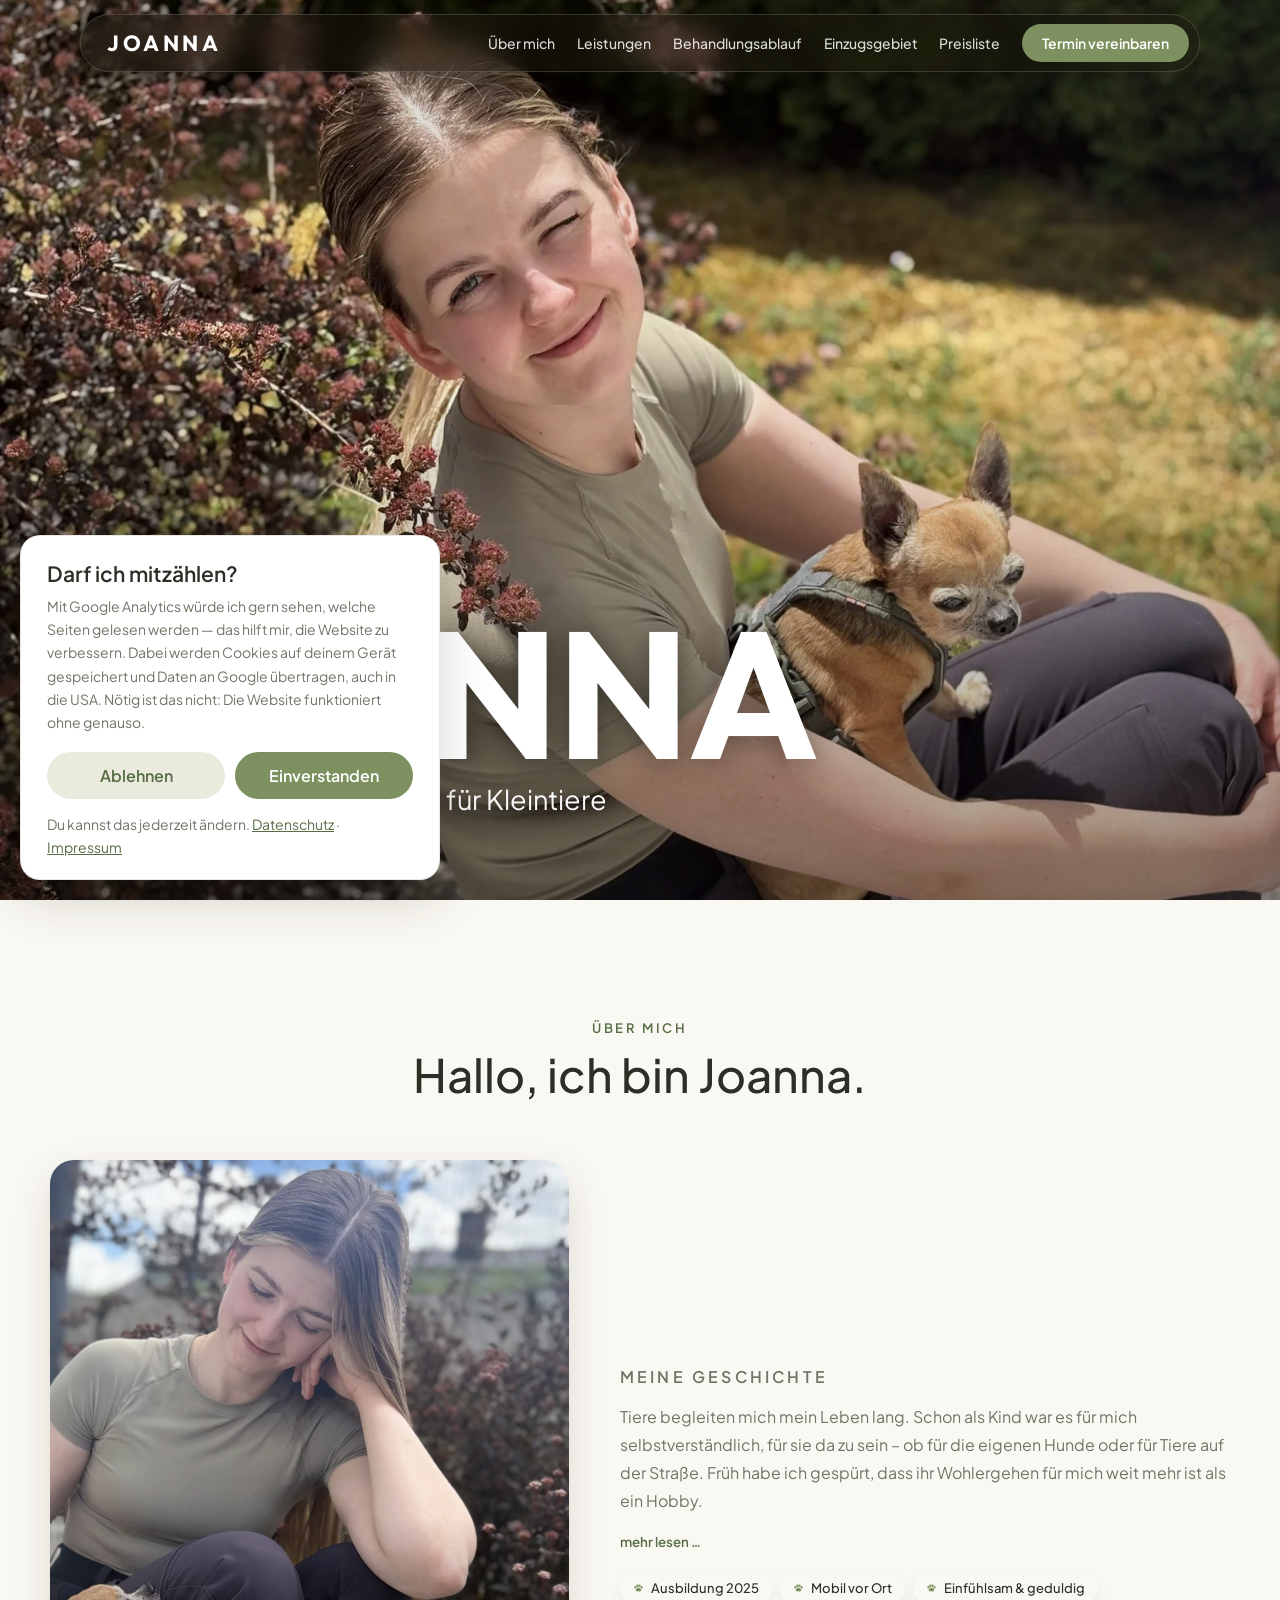
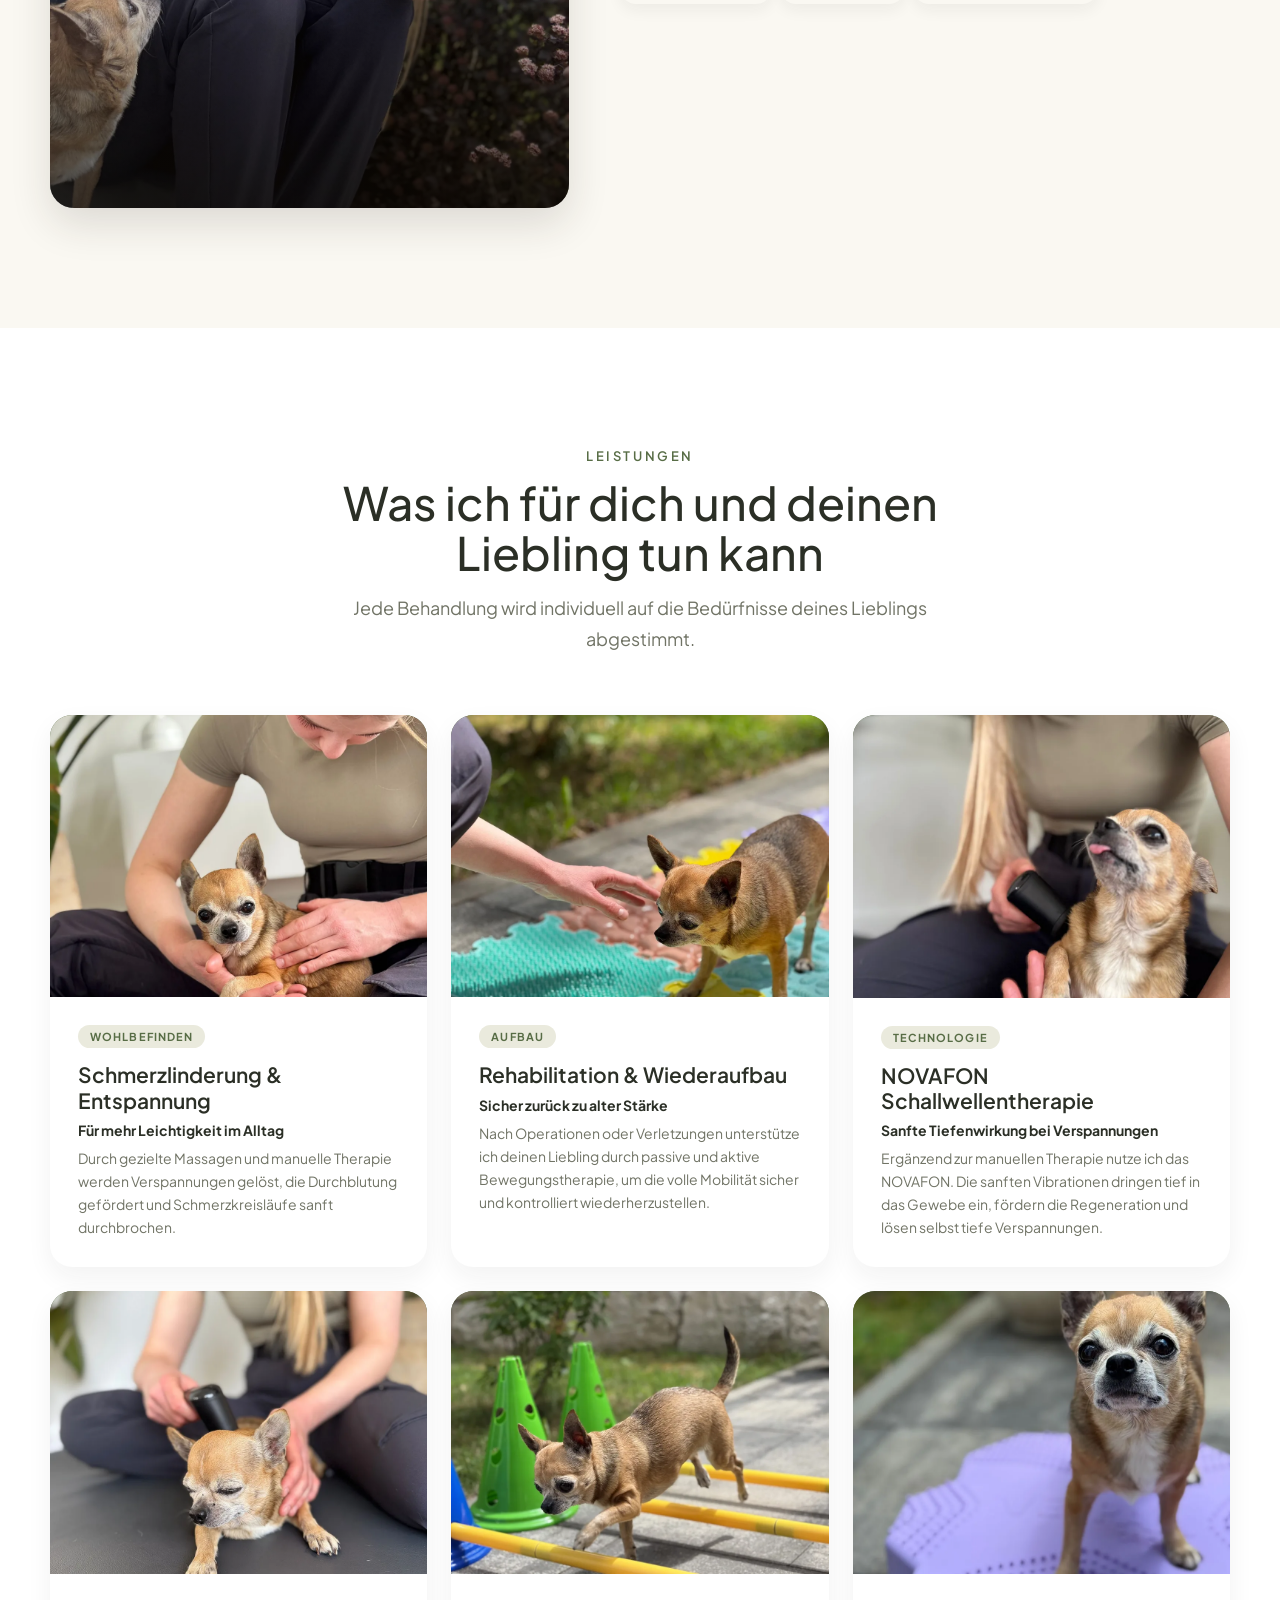
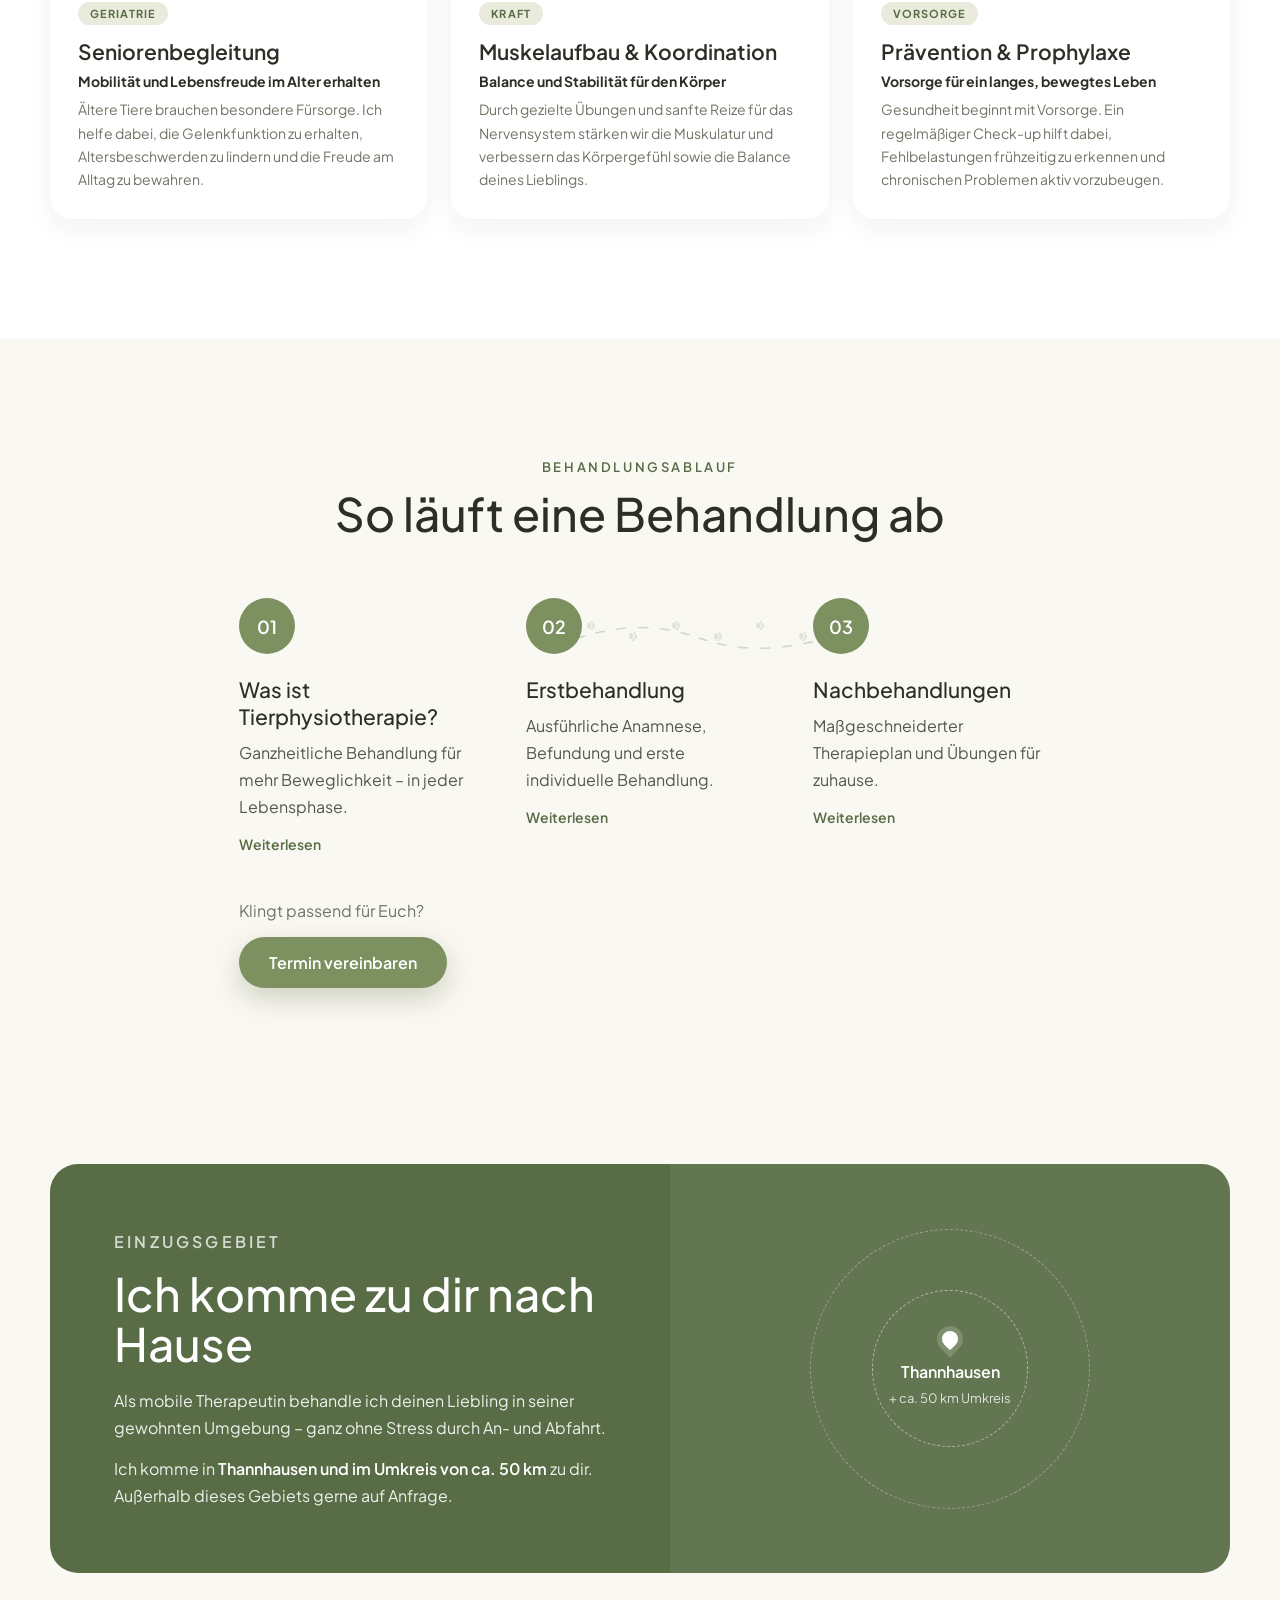
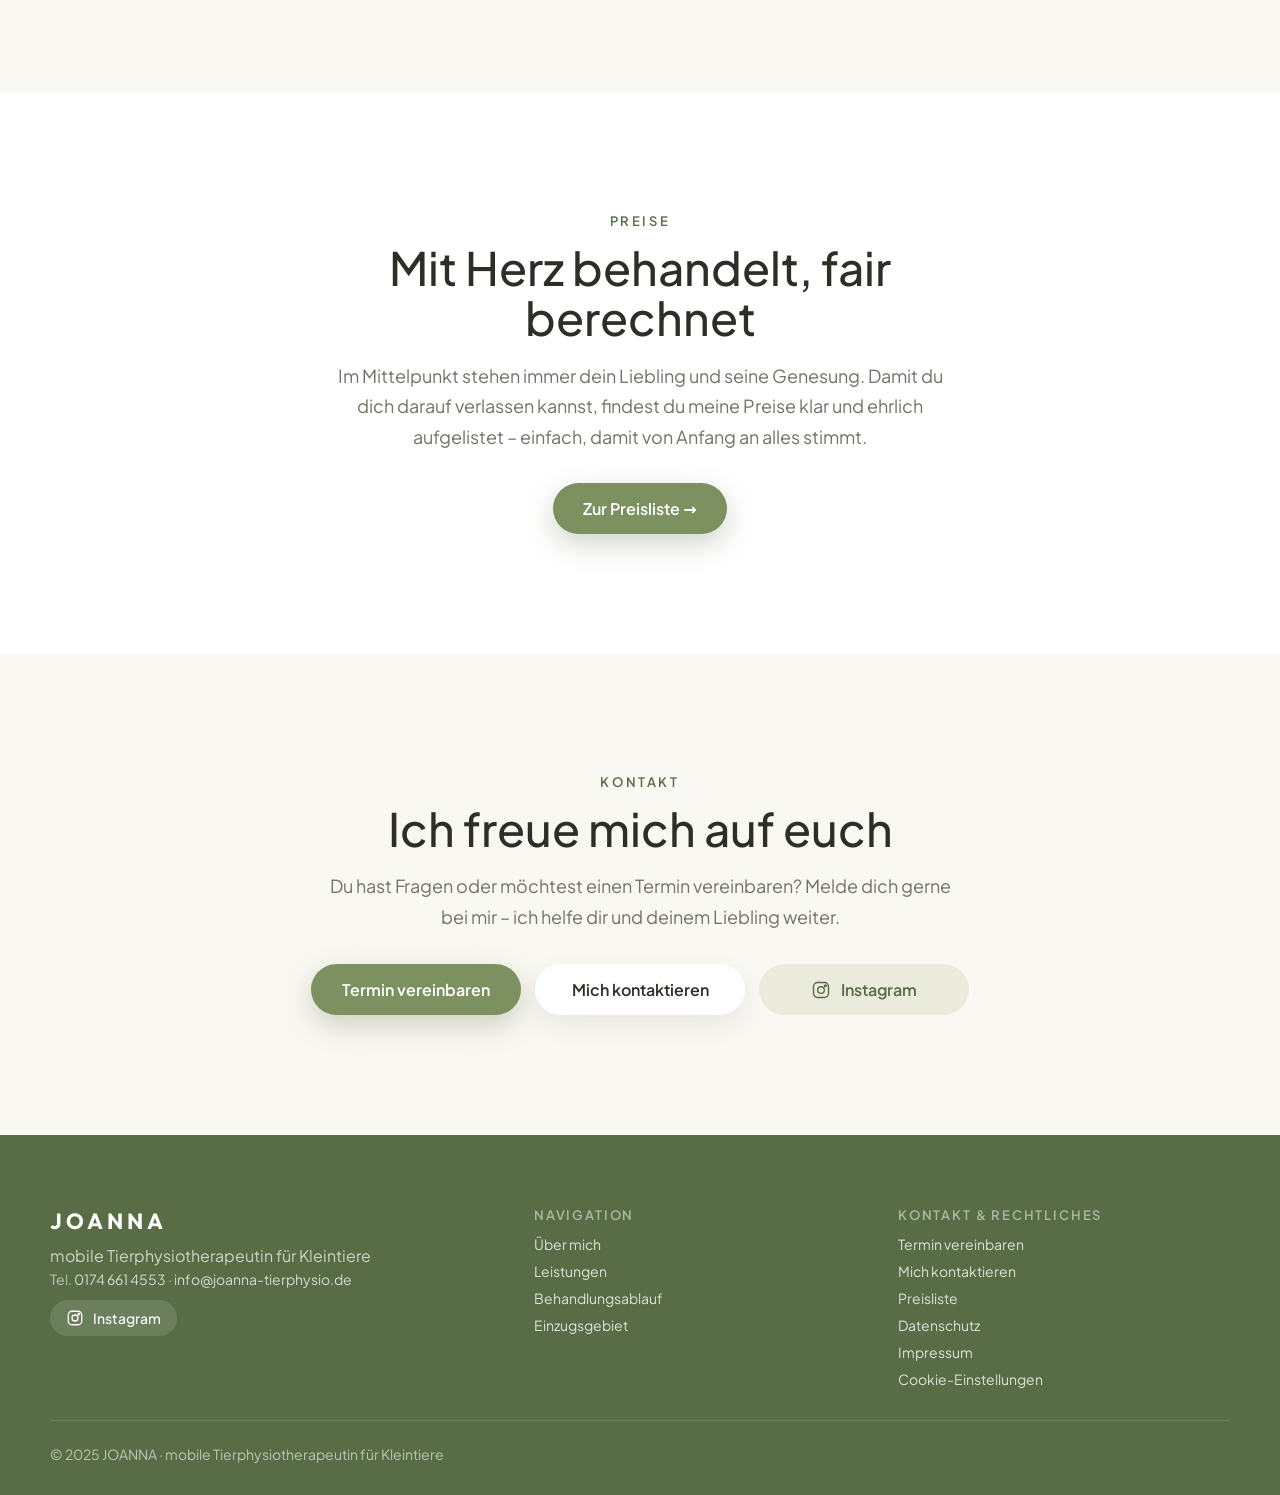
==== docs/index.html @ 88b9bd81 "Navigation: Behandlungsablauf und Preisliste Die laengeren Beschriftungen passten nicht mehr in die " ====
<!DOCTYPE html>
<html lang="de">
<head>
<meta charset="utf-8">
<meta name="viewport" content="width=device-width, initial-scale=1">

<title>Joanna – Mobile Tierphysiotherapie für Kleintiere | Thannhausen</title>
<meta name="description" content="Mobile Tierphysiotherapie für Hunde und Katzen in Thannhausen und Umkreis. Schmerzlinderung, Rehabilitation nach OP, NOVAFON-Therapie und Seniorenbegleitung – bei dir zu Hause.">
<link rel="canonical" href="https://joanna-tierphysio.de/">

<meta property="og:type" content="website">
<meta property="og:locale" content="de_DE">
<meta property="og:site_name" content="Joanna – Mobile Tierphysiotherapie">
<meta property="og:title" content="Joanna – Mobile Tierphysiotherapie für Kleintiere">
<meta property="og:description" content="Beweglich und schmerzfrei bleiben – Tierphysiotherapie zu Hause in Thannhausen und Umkreis.">
<meta property="og:url" content="https://joanna-tierphysio.de/">

<link rel="stylesheet" href="assets/css/fonts.css?v=6j0m">

<link rel="icon" href="assets/img/favicon.svg" type="image/svg+xml">
<link rel="stylesheet" href="assets/css/site.css?v=6j0m">
</head>
<body>

<!-- Die Pfote taucht ueberall auf; einmal definiert, vielfach referenziert. -->
<svg width="0" height="0" style="position:absolute" aria-hidden="true" focusable="false">
  <symbol id="paw" viewBox="0 0 28 26">
    <ellipse cx="6" cy="11" rx="2.6" ry="3.1"></ellipse>
    <ellipse cx="11.3" cy="7" rx="2.8" ry="3.4"></ellipse>
    <ellipse cx="16.7" cy="7" rx="2.8" ry="3.4"></ellipse>
    <ellipse cx="22" cy="11" rx="2.6" ry="3.1"></ellipse>
    <path d="M14 12.2c-4 0-7 2.9-7 6 0 2.4 2 3.6 4.1 3.6 1.1 0 2-.5 2.9-.5s1.8.5 2.9.5c2.1 0 4.1-1.2 4.1-3.6 0-3.1-3-6-7-6z"></path>
  </symbol>
  <symbol id="instagram" viewBox="0 0 24 24">
    <rect x="3" y="3" width="18" height="18" rx="5"></rect>
    <circle cx="12" cy="12" r="4"></circle>
    <circle cx="17.2" cy="6.8" r="1"></circle>
  </symbol>
</svg>

<!-- ===== NAVIGATION ===== -->
<header class="navbar">
  <nav class="navbar-pill">
    <a href="#home" class="nav-logo">JOANNA</a>
    <div class="nav-links-d nav-links">
      <a href="#ueber">Über mich</a>
      <a href="#leistungen">Leistungen</a>
      <a href="#ablauf">Behandlungsablauf</a>
      <a href="#gebiet">Einzugsgebiet</a>
      <a href="#preise">Preisliste</a>
      <a href="/termin" class="nav-cta">Termin vereinbaren</a>
    </div>
    <button class="nav-burger" data-menu-toggle aria-label="Menü" aria-controls="menu">
      <span></span><span></span><span></span>
    </button>
  </nav>
  <div class="nav-mobile" id="menu" data-menu>
    <a href="#ueber">Über mich</a>
    <a href="#leistungen">Leistungen</a>
    <a href="#ablauf">Behandlungsablauf</a>
    <a href="#gebiet">Einzugsgebiet</a>
    <a href="#preise">Preisliste</a>
    <a href="#kontakt">Kontakt</a>
    <a href="/termin" class="nav-mobile-cta">Termin vereinbaren</a>
  </div>
</header>

<!-- ===== HERO ===== -->
<section id="home">
  <div class="hero-full">
    <!-- Der Browser waehlt selbst: normale Bildschirme laden 1600px, Retina
         3024px. Ohne das waere das Bild auf Retina leicht hochskaliert und
         wirkte unschaerfer als die kleiner dargestellten Leistungsbilder. -->
    <picture>
      <source media="(max-width:760px)" srcset="assets/img/hero-mobile.webp">
      <img class="hero-full-photo"
           src="assets/img/hero.webp"
           srcset="assets/img/hero.webp 1600w, assets/img/hero@2x.webp 3024w"
           sizes="100vw"
           alt="Joanna mit ihrem Hund Nala">
    </picture>
    <div class="hero-full-warm"></div>
    <div class="hero-full-scrim"></div>
    <div class="hero-full-grain"></div>
    <div class="hero-full-inner">
      <h1 class="hero-title">JOANNA</h1>
      <p class="hero-sub">mobile Tierphysiotherapeutin für Kleintiere</p>
      <!-- Nur solange die Navigation zum Burger-Menue eingeklappt ist; ab
           881px steht der Button ohnehin sichtbar in der Leiste. -->
      <a href="/termin" class="btn btn--primary hero-cta">Termin vereinbaren</a>
    </div>
  </div>
</section>

<!-- ===== ÜBER MICH ===== -->
<section id="ueber" class="section">
  <div class="section-head" data-reveal>
    <p class="eyebrow">Über mich</p>
    <h2 class="h2">Hallo, ich bin Joanna.</h2>
  </div>

  <!-- Flip-Karte: Foto vorne, Geschichte auf der Rueckseite. Ohne JavaScript
       stehen beide Seiten untereinander (Fallback); site.js macht daraus die
       3D-Karte und regelt die Hoehe. -->
  <div class="ueber-card" data-reveal>
    <div class="flip" data-flip>
      <div class="flip-inner">

        <!-- Vorderseite -->
        <div class="flip-face flip-front">
          <div class="flip-pad">
            <img src="assets/img/portrait.webp" alt="Joanna mit ihrem Hund Nala">
            <div class="flip-front-warm"></div>
            <div class="flip-front-veil"></div>
            <div class="flip-front-body">
              <button class="flip-cta" type="button" data-flip-to="back" aria-label="Meine Geschichte lesen">
                Meine Geschichte
                <svg viewBox="0 0 24 24" width="16" height="16" fill="none" stroke="currentColor" stroke-width="2" stroke-linecap="round" stroke-linejoin="round" aria-hidden="true"><path d="M5 12h14M13 6l6 6-6 6"/></svg>
              </button>
            </div>
          </div>
        </div>

        <!-- Rueckseite -->
        <div class="flip-face flip-back">
          <div class="flip-pad">
            <button class="flip-back-close" type="button" data-flip-to="front" aria-label="Zurück zum Foto">
              <svg viewBox="0 0 24 24" width="18" height="18" fill="none" stroke="currentColor" stroke-width="2" stroke-linecap="round" stroke-linejoin="round" aria-hidden="true"><path d="M19 12H5M11 18l-6-6 6-6"/></svg>
            </button>
            <p class="eyebrow">Meine Geschichte</p>
            <p>Tiere begleiten mich mein Leben lang. Schon als Kind war es für mich selbstverständlich, für sie da zu sein – ob für die eigenen Hunde oder für Tiere auf der Straße. Früh habe ich gespürt, dass ihr Wohlergehen für mich weit mehr ist als ein Hobby.</p>

            <div class="more" data-more="ueber">
              <div>
                <p>Lange bin ich den klassischen Weg im Büro gegangen, doch die Erfüllung fehlte. Mein eigentliches Ziel blieb immer dasselbe – etwas für Tiere zu bewegen. Ein Coaching gab schließlich den Anstoß, diesem Herzenswunsch zu folgen.</p>
                <p>2025 habe ich meine Ausbildung zur <strong>Tierphysiotherapeutin für Kleintiere</strong> abgeschlossen. Seitdem arbeite ich mobil und komme zu dir nach Hause – in vertrauter Umgebung, in der sich dein Liebling ohne Stress entspannen kann.</p>
                <p>Mit viel Einfühlungsvermögen arbeite ich daran, die Beweglichkeit deines Lieblings zu verbessern und Schmerzen zu lindern. Die passende Lösung finden wir gemeinsam – ehrlich und auf Augenhöhe.</p>
              </div>
            </div>

            <button class="more-btn ueber-more" type="button" data-more-toggle="ueber"
                    data-label-closed="mehr lesen …" data-label-open="weniger anzeigen">
              <span data-more-label>mehr lesen …</span>
            </button>

            <div class="chips">
              <div class="chip"><span class="paw"><svg width="11" height="10" fill="currentColor" aria-hidden="true"><use href="#paw"></use></svg></span>Ausbildung 2025</div>
              <div class="chip"><span class="paw"><svg width="11" height="10" fill="currentColor" aria-hidden="true"><use href="#paw"></use></svg></span>Mobil vor Ort</div>
              <div class="chip"><span class="paw"><svg width="11" height="10" fill="currentColor" aria-hidden="true"><use href="#paw"></use></svg></span>Einfühlsam &amp; geduldig</div>
            </div>
          </div>
        </div>

      </div>
    </div>
  </div>
</section>

<!-- ===== LEISTUNGEN ===== -->
<section id="leistungen" class="section section--surface">
  <div class="wrap">
    <div class="section-head" data-reveal>
      <p class="eyebrow">Leistungen</p>
      <h2 class="h2" style="margin-bottom:16px">Was ich für dich und deinen Liebling tun kann</h2>
      <p class="lead" style="margin:0">Jede Behandlung wird individuell auf die Bedürfnisse deines Lieblings abgestimmt.</p>
    </div>

    <div class="svc-grid">

      <article class="svc-card" data-reveal>
        <div class="svc-media"><img src="assets/img/svc-1.webp" alt="Sanfte manuelle Behandlung: Nala liegt entspannt auf der Behandlungsmatte" loading="lazy"></div>
        <div class="svc-body">
          <span class="svc-tag">Wohlbefinden</span>
          <h3 class="svc-title">Schmerzlinderung &amp; Entspannung</h3>
          <p class="svc-claim">Für mehr Leichtigkeit im Alltag</p>
          <p class="svc-text">Durch gezielte Massagen und manuelle Therapie werden Verspannungen gelöst, die Durchblutung gefördert und Schmerzkreisläufe sanft durchbrochen.</p>
        </div>
      </article>

      <article class="svc-card" data-reveal>
        <div class="svc-media"><img src="assets/img/svc-2.webp" alt="Nala läuft über bunte Sensormatten zum Wiederaufbau der Beweglichkeit" loading="lazy"></div>
        <div class="svc-body">
          <span class="svc-tag">Aufbau</span>
          <h3 class="svc-title">Rehabilitation &amp; Wiederaufbau</h3>
          <p class="svc-claim">Sicher zurück zu alter Stärke</p>
          <p class="svc-text">Nach Operationen oder Verletzungen unterstütze ich deinen Liebling durch passive und aktive Bewegungstherapie, um die volle Mobilität sicher und kontrolliert wiederherzustellen.</p>
        </div>
      </article>

      <article class="svc-card" data-reveal>
        <div class="svc-media"><img src="assets/img/svc-3.webp" alt="NOVAFON-Schallwellentherapie: Nala schaut entspannt auf, das Gerät liegt an" loading="lazy"></div>
        <div class="svc-body">
          <span class="svc-tag">Technologie</span>
          <h3 class="svc-title">NOVAFON Schallwellentherapie</h3>
          <p class="svc-claim">Sanfte Tiefenwirkung bei Verspannungen</p>
          <p class="svc-text">Ergänzend zur manuellen Therapie nutze ich das NOVAFON. Die sanften Vibrationen dringen tief in das Gewebe ein, fördern die Regeneration und lösen selbst tiefe Verspannungen.</p>
        </div>
      </article>

      <article class="svc-card" data-reveal>
        <div class="svc-media"><img src="assets/img/svc-4.webp" alt="Seniorenbegleitung: Nala liegt mit geschlossenen Augen bei der NOVAFON-Behandlung" loading="lazy"></div>
        <div class="svc-body">
          <span class="svc-tag">Geriatrie</span>
          <h3 class="svc-title">Seniorenbegleitung</h3>
          <p class="svc-claim">Mobilität und Lebensfreude im Alter erhalten</p>
          <p class="svc-text">Ältere Tiere brauchen besondere Fürsorge. Ich helfe dabei, die Gelenkfunktion zu erhalten, Altersbeschwerden zu lindern und die Freude am Alltag zu bewahren.</p>
        </div>
      </article>

      <article class="svc-card" data-reveal>
        <div class="svc-media"><img src="assets/img/svc-5.webp" alt="Hund springt über Cavaletti-Stangen beim Koordinationstraining" loading="lazy"></div>
        <div class="svc-body">
          <span class="svc-tag">Kraft</span>
          <h3 class="svc-title">Muskelaufbau &amp; Koordination</h3>
          <p class="svc-claim">Balance und Stabilität für den Körper</p>
          <p class="svc-text">Durch gezielte Übungen und sanfte Reize für das Nervensystem stärken wir die Muskulatur und verbessern das Körpergefühl sowie die Balance deines Lieblings.</p>
        </div>
      </article>

      <article class="svc-card" data-reveal>
        <div class="svc-media"><img src="assets/img/svc-6.webp" alt="Nala steht zur Vorsorge auf einem Balance-Pad" loading="lazy"></div>
        <div class="svc-body">
          <span class="svc-tag">Vorsorge</span>
          <h3 class="svc-title">Prävention &amp; Prophylaxe</h3>
          <p class="svc-claim">Vorsorge für ein langes, bewegtes Leben</p>
          <p class="svc-text">Gesundheit beginnt mit Vorsorge. Ein regelmäßiger Check-up hilft dabei, Fehlbelastungen frühzeitig zu erkennen und chronischen Problemen aktiv vorzubeugen.</p>
        </div>
      </article>

    </div>
  </div>
</section>

<!-- ===== ABLAUF ===== -->
<section id="ablauf" class="section section--knapp-unten">
  <div class="wrap">
    <div class="section-head" data-reveal>
      <p class="eyebrow">Behandlungsablauf</p>
      <h2 class="h2">So läuft eine Behandlung ab</h2>
    </div>

    <div class="ablauf-grid">
      <div class="walktrail" aria-hidden="true">
        <svg viewBox="0 0 120 40" width="100%" height="40" fill="none" preserveAspectRatio="none" style="position:absolute;left:0;top:20px;opacity:.3">
          <path d="M2 20 C 20 6, 34 6, 50 20 S 82 34, 104 18" stroke="var(--accent)" stroke-width="1.5" stroke-dasharray="3 6" stroke-linecap="round"></path>
        </svg>
        <span class="stepprint" style="left:6%;top:22px;transform:translateX(-50%) rotate(90deg)"><svg width="12" height="11" fill="currentColor"><use href="#paw"></use></svg></span>
        <span class="stepprint" style="left:20%;top:33px;transform:translateX(-50%) rotate(102deg)"><svg width="12" height="11" fill="currentColor"><use href="#paw"></use></svg></span>
        <span class="stepprint" style="left:34%;top:22px;transform:translateX(-50%) rotate(90deg)"><svg width="12" height="11" fill="currentColor"><use href="#paw"></use></svg></span>
        <span class="stepprint" style="left:48%;top:33px;transform:translateX(-50%) rotate(102deg)"><svg width="12" height="11" fill="currentColor"><use href="#paw"></use></svg></span>
        <span class="stepprint" style="left:62%;top:22px;transform:translateX(-50%) rotate(90deg)"><svg width="12" height="11" fill="currentColor"><use href="#paw"></use></svg></span>
        <span class="stepprint" style="left:76%;top:33px;transform:translateX(-50%) rotate(102deg)"><svg width="12" height="11" fill="currentColor"><use href="#paw"></use></svg></span>
        <span class="stepprint" style="left:90%;top:22px;transform:translateX(-50%) rotate(90deg)"><svg width="12" height="11" fill="currentColor"><use href="#paw"></use></svg></span>
      </div>

      <div class="step" data-reveal>
        <div class="step-num">01</div>
        <h3>Was ist Tierphysiotherapie?</h3>
        <p>Ganzheitliche Behandlung für mehr Beweglichkeit – in jeder Lebensphase.</p>
        <div class="more" data-more="ab0">
          <div><p>Sie begleitet deinen Liebling von der Rehabilitation nach Operationen über chronische Beschwerden bis zur aktiven Prävention. Mein Ziel: Schmerzen lindern, Beweglichkeit erhalten und die Freude an der Bewegung zurückgeben.</p></div>
        </div>
        <button class="more-btn" data-more-toggle="ab0" data-label-closed="Weiterlesen" data-label-open="Weniger">Weiterlesen</button>
      </div>

      <div class="step" data-reveal>
        <div class="step-num">02</div>
        <h3>Erstbehandlung</h3>
        <p>Ausführliche Anamnese, Befundung und erste individuelle Behandlung.</p>
        <div class="more" data-more="ab1">
          <div><p>Ein Ersttermin dauert ca. 60–120 Minuten: Anamnese, Gangbildanalyse und Beurteilung der Bemuskelung. Anschließend taste ich das Gewebe ab, prüfe die Gelenkfunktion und starte direkt mit der ersten, individuell abgestimmten Behandlung.</p></div>
        </div>
        <button class="more-btn" data-more-toggle="ab1" data-label-closed="Weiterlesen" data-label-open="Weniger">Weiterlesen</button>
      </div>

      <div class="step" data-reveal>
        <div class="step-num">03</div>
        <h3>Nachbehandlungen</h3>
        <p>Maßgeschneiderter Therapieplan und Übungen für zuhause.</p>
        <div class="more" data-more="ab2">
          <div><p>In den Folgeterminen arbeiten wir gezielt an den Problemstellen – immer abgestimmt auf den aktuellen Fortschritt. Ich zeige dir außerdem einfache Übungen für zuhause, damit du die Genesung täglich aktiv unterstützen kannst.</p></div>
        </div>
        <button class="more-btn" data-more-toggle="ab2" data-label-closed="Weiterlesen" data-label-open="Weniger">Weiterlesen</button>
      </div>
    </div>

    <!-- Zweiter Einstieg: Wer bis hierher gelesen hat, weiss wie es ablaeuft —
         der natuerlichste Moment fuer die Anfrage. -->
    <div class="ablauf-cta" data-reveal>
      <p>Klingt passend für Euch?</p>
      <a href="/termin" class="btn btn--primary">Termin vereinbaren</a>
    </div>
  </div>
</section>

<!-- ===== EINZUGSGEBIET ===== -->
<section id="gebiet" class="section">
  <div class="gebiet" data-reveal>
    <div class="gebiet-text">
      <p class="eyebrow">Einzugsgebiet</p>
      <h2 class="h2">Ich komme zu dir nach Hause</h2>
      <p>Als mobile Therapeutin behandle ich deinen Liebling in seiner gewohnten Umgebung – ganz ohne Stress durch An- und Abfahrt.</p>
      <p>Ich komme in <strong>Thannhausen und im Umkreis von ca. 50 km</strong> zu dir. Außerhalb dieses Gebiets gerne auf Anfrage.</p>
    </div>
    <div class="gebiet-map">
      <div class="radar">
        <div class="radar-ring"></div>
        <div class="radar-ring radar-ring--inner"></div>
        <!-- Pfotenspur von aussen zur Mitte: die Abdruecke leuchten
             nacheinander auf, dann beginnt die Schleife von vorn. -->
        <span class="paw pfote" style="top:6%;left:12%;--takt:0s;transform:rotate(28deg)"><svg width="20" height="19" fill="currentColor" aria-hidden="true"><use href="#paw"></use></svg></span>
        <span class="paw pfote" style="top:20%;left:22%;--takt:.45s;transform:rotate(34deg)"><svg width="18" height="17" fill="currentColor" aria-hidden="true"><use href="#paw"></use></svg></span>
        <span class="paw pfote" style="top:34%;left:32%;--takt:.9s;transform:rotate(30deg)"><svg width="16" height="15" fill="currentColor" aria-hidden="true"><use href="#paw"></use></svg></span>
        <span class="paw pfote" style="bottom:14%;right:14%;--takt:1.35s;transform:rotate(-150deg)"><svg width="20" height="19" fill="currentColor" aria-hidden="true"><use href="#paw"></use></svg></span>
        <span class="paw pfote" style="bottom:27%;right:25%;--takt:1.8s;transform:rotate(-146deg)"><svg width="17" height="16" fill="currentColor" aria-hidden="true"><use href="#paw"></use></svg></span>
        <div class="radar-label">
          <span class="radar-pin"></span>
          <span style="font-size:var(--fs-body);font-weight:600;margin-top:6px">Thannhausen</span>
          <span style="font-size:var(--fs-eyebrow);color:rgba(255,255,255,.8)">+ ca. 50 km Umkreis</span>
        </div>
      </div>
    </div>
  </div>
</section>

<!-- ===== PREISE ===== -->
<section id="preise" class="section section--surface">
  <div style="max-width:640px;margin:0 auto;text-align:center" data-reveal>
    <p class="eyebrow">Preise</p>
    <h2 class="h2" style="margin-bottom:18px">Mit Herz behandelt, fair berechnet</h2>
    <p class="lead" style="margin:0 auto 30px;max-width:52ch">Im Mittelpunkt stehen immer dein Liebling und seine Genesung. Damit du dich darauf verlassen kannst, findest du meine Preise klar und ehrlich aufgelistet – einfach, damit von Anfang an alles stimmt.</p>
    <a href="/preise" class="btn btn--primary">Zur Preisliste →</a>
  </div>
</section>

<!-- ===== KONTAKT ===== -->
<section id="kontakt" class="section">
  <div style="max-width:760px;margin:0 auto;text-align:center" data-reveal>
    <p class="eyebrow">Kontakt</p>
    <h2 class="h2" style="margin-bottom:18px">Ich freue mich auf euch</h2>
    <p class="lead" style="margin:0 auto 32px;max-width:48ch">Du hast Fragen oder möchtest einen Termin vereinbaren? Melde dich gerne bei mir – ich helfe dir und deinem Liebling weiter.</p>
    <div style="display:flex;flex-wrap:wrap;gap:14px;justify-content:center">
      <a href="/termin" class="btn btn--primary btn--wide">Termin vereinbaren</a>
      <a href="/kontakt" class="btn btn--soft btn--wide">Mich kontaktieren</a>
      <a href="https://www.instagram.com/joannatierphysio/" target="_blank" rel="noopener" class="btn btn--tint btn--wide">
        <svg width="20" height="20" fill="none" stroke="currentColor" stroke-width="1.7" aria-hidden="true"><use href="#instagram"></use></svg>
        Instagram
      </a>
    </div>
  </div>
</section>

<!-- ===== FUSSZEILE ===== -->
<footer class="footer">
  <div class="footer-cols">
    <div class="footer-brand">
      <p class="footer-logo">JOANNA</p>
      <p style="margin:0 0 4px;font-size:var(--fs-body);color:rgba(255,255,255,.7)">mobile Tierphysiotherapeutin für Kleintiere</p>
      <p style="margin:0;font-size:var(--fs-small);color:rgba(255,255,255,.6)">
        Tel. <a href="tel:+491746614553" style="color:rgba(255,255,255,.75);text-decoration:none">0174 661 4553</a>
        · <a href="mailto:info@joanna-tierphysio.de" style="color:rgba(255,255,255,.75);text-decoration:none">info@joanna-tierphysio.de</a>
      </p>
      <a href="https://www.instagram.com/joannatierphysio/" target="_blank" rel="noopener" class="footer-ig">
        <svg width="18" height="18" fill="none" stroke="currentColor" stroke-width="1.7" aria-hidden="true"><use href="#instagram"></use></svg>
        Instagram
      </a>
    </div>

    <div class="footer-col">
      <h2>Navigation</h2>
      <div class="footer-links">
        <a href="#ueber">Über mich</a>
        <a href="#leistungen">Leistungen</a>
        <a href="#ablauf">Behandlungsablauf</a>
        <a href="#gebiet">Einzugsgebiet</a>
      </div>
    </div>

    <div class="footer-col">
      <h2>Kontakt &amp; Rechtliches</h2>
      <div class="footer-links">
        <a href="/termin">Termin vereinbaren</a>
        <a href="/kontakt">Mich kontaktieren</a>
        <a href="/preise">Preisliste</a>
        <a href="/datenschutz">Datenschutz</a>
        <a href="/impressum">Impressum</a>
        <a href="/datenschutz#einwilligung" data-einwilligung-oeffnen>Cookie-Einstellungen</a>
      </div>
    </div>
  </div>

  <div class="footer-legal">© 2025 JOANNA · mobile Tierphysiotherapeutin für Kleintiere</div>
</footer>

<script src="assets/js/site.js?v=6j0m"></script>
<script src="assets/js/consent.js?v=6j0m" defer></script>
</body>
</html>
---- docs/assets/css/fonts.css ----
/* Selbst ausgelieferte Schriften — kein Aufruf an Google zur Laufzeit.
   Erzeugt von tools/fetch-fonts.mjs; nicht von Hand bearbeiten. */

@font-face {
  font-family: 'Outfit';
  font-style: normal;
  font-weight: 500;
  font-display: swap;
  src: url('../fonts/outfit-500.woff2') format('woff2');
  unicode-range: U+0000-00FF, U+0131, U+0152-0153, U+02BB-02BC, U+02C6, U+02DA, U+02DC, U+0304, U+0308, U+0329, U+2000-206F, U+20AC, U+2122, U+2191, U+2193, U+2212, U+2215, U+FEFF, U+FFFD;
}

@font-face {
  font-family: 'Outfit';
  font-style: normal;
  font-weight: 700;
  font-display: swap;
  src: url('../fonts/outfit-700.woff2') format('woff2');
  unicode-range: U+0000-00FF, U+0131, U+0152-0153, U+02BB-02BC, U+02C6, U+02DA, U+02DC, U+0304, U+0308, U+0329, U+2000-206F, U+20AC, U+2122, U+2191, U+2193, U+2212, U+2215, U+FEFF, U+FFFD;
}

@font-face {
  font-family: 'Plus Jakarta Sans';
  font-style: normal;
  font-weight: 400;
  font-display: swap;
  src: url('../fonts/plus-jakarta-sans-400.woff2') format('woff2');
  unicode-range: U+0000-00FF, U+0131, U+0152-0153, U+02BB-02BC, U+02C6, U+02DA, U+02DC, U+0304, U+0308, U+0329, U+2000-206F, U+20AC, U+2122, U+2191, U+2193, U+2212, U+2215, U+FEFF, U+FFFD;
}

@font-face {
  font-family: 'Plus Jakarta Sans';
  font-style: normal;
  font-weight: 500;
  font-display: swap;
  src: url('../fonts/plus-jakarta-sans-500.woff2') format('woff2');
  unicode-range: U+0000-00FF, U+0131, U+0152-0153, U+02BB-02BC, U+02C6, U+02DA, U+02DC, U+0304, U+0308, U+0329, U+2000-206F, U+20AC, U+2122, U+2191, U+2193, U+2212, U+2215, U+FEFF, U+FFFD;
}

@font-face {
  font-family: 'Plus Jakarta Sans';
  font-style: normal;
  font-weight: 600;
  font-display: swap;
  src: url('../fonts/plus-jakarta-sans-600.woff2') format('woff2');
  unicode-range: U+0000-00FF, U+0131, U+0152-0153, U+02BB-02BC, U+02C6, U+02DA, U+02DC, U+0304, U+0308, U+0329, U+2000-206F, U+20AC, U+2122, U+2191, U+2193, U+2212, U+2215, U+FEFF, U+FFFD;
}

@font-face {
  font-family: 'Plus Jakarta Sans';
  font-style: normal;
  font-weight: 700;
  font-display: swap;
  src: url('../fonts/plus-jakarta-sans-700.woff2') format('woff2');
  unicode-range: U+0000-00FF, U+0131, U+0152-0153, U+02BB-02BC, U+02C6, U+02DA, U+02DC, U+0304, U+0308, U+0329, U+2000-206F, U+20AC, U+2122, U+2191, U+2193, U+2212, U+2215, U+FEFF, U+FFFD;
}
---- docs/assets/css/site.css ----
/* ==========================================================================
   Joanna – Mobile Tierphysiotherapie
   --------------------------------------------------------------------------
   Uebersetzt aus dem Claude-Design-Projekt. Dort waren Palette, Schriftpaar
   und Hero-Behandlung noch waehlbar und wurden zur Laufzeit als CSS-Variablen
   gesetzt. Getroffen wurde: Palette "Oliv & Warmweiss", Schrift
   "Clean · Plus Jakarta", Nav "Schwebend (Glas)", Hero "Vollbild" mit der
   Behandlung "Warm & golden". Die Werte stehen hier fest ausgerechnet.
   ========================================================================== */

:root {
  /* Palette "Oliv & Warmweiss" */
  --bg: #faf8f2;
  --surface: #ffffff;
  --ink: #2b2f26;
  --soft: #717466;
  --line: rgba(43, 47, 38, .11);
  --accent: #7d9060;
  --accentDeep: #586d46;
  --tint: #eaeadd;
  --footer-bg: #586d46;

  /* Schriftpaar "Clean · Plus Jakarta"; das Logo bleibt Outfit */
  --ff-head: 'Plus Jakarta Sans', system-ui, sans-serif;
  --ff-body: 'Plus Jakarta Sans', system-ui, sans-serif;
  --ff-logo: 'Outfit', system-ui, sans-serif;

  /* ── Eine Skala fuer die ganze Website ──────────────────────────────────
     Damit Schriftgroessen ueberall zusammenpassen: gleiche Rolle = gleicher
     Token, statt Dutzender einzelner px-Werte. */
  --fs-tag: 11px;      /* Uppercase-Pillen (Leistungs-Tags)                  */
  --fs-eyebrow: 13px;  /* Section-Label, Meta, Fusszeilen-Navigation         */
  --fs-small: 14px;    /* kleine Hinweise, Bildunterschriften, Chips         */
  --fs-body: 16px;     /* Standard-Fliesstext, Listen, Formulartext          */
  --fs-lead: 18px;     /* einleitender Absatz unter einer Ueberschrift       */
  --fs-h3: 21px;       /* Karten-, Schritt- und Abschnittstitel (klein)      */
  --fs-logo: 22px;     /* Wortmarke JOANNA in Nav und Fusszeile              */
  --fs-h2: clamp(30px, 4.5vw, 46px);   /* Section-Ueberschriften            */
  --fs-h1: clamp(32px, 5.5vw, 50px);   /* Seiten-Ueberschriften             */
  --fs-sub: clamp(18px, 2.6vw, 27px);  /* Hero-Unterzeile                   */
  --fs-display: clamp(72px, 15vw, 180px); /* JOANNA im Hero                 */

  --paw-on: inline-flex;

  /* Hero "Warm & golden": Fokus 15 %, Overlay 80 %, Waerme 20 %, Haze 20 %,
     Blur 0 — daher kein blur() im Filter und keine Ausgleichs-Skalierung. */
  --hero-pos: 50% 15%;
  /* Fotos laufen ohne Farbfilter, Koernung und Schleier — die liessen die
     Aufnahmen stumpf und wie schlecht aufgeloest wirken. Der abdunkelnde
     Verlauf (--hero-scrim/--hero-overlay) bleibt: Ohne ihn waere die weisse
     Schrift auf dem hellen Foto nicht lesbar. */
  --hero-filter: none;
  --hero-scale: 1;
  --hero-overlay: .72;
  --hero-blend: normal;
  --hero-grain: 0;
  --hero-haze: 0;
  --hero-warm: 0;
  --hero-scrim:
    radial-gradient(112% 98% at 50% 42%, rgba(14, 10, 6, 0) 54%, rgba(12, 8, 4, .5) 100%),
    linear-gradient(180deg, rgba(30, 18, 8, .24) 0%, rgba(30, 18, 8, .03) 38%, rgba(16, 10, 5, .3) 70%, rgba(16, 10, 5, .52) 100%);
}

/* ── Grundlagen ─────────────────────────────────────────────────────────── */

* { box-sizing: border-box }

html {
  scroll-behavior: smooth;
  scroll-padding-top: 78px;
  -webkit-text-size-adjust: 100%;
}

body {
  margin: 0;
  min-height: 100vh;
  overflow-x: hidden;
  background: var(--bg);
  color: var(--ink);
  font-family: var(--ff-body);
  -webkit-font-smoothing: antialiased;
}

img { max-width: 100%; display: block }
a { color: inherit }

/* Deutsche Komposita werden schnell laenger als ein schmales Fenster —
   "Behandlungsvereinbarung" ragte als ein einziges Wort heraus. Silbentrennung
   greift dank lang="de" im html-Element. */
h1, h2, h3 { overflow-wrap: break-word; hyphens: auto }

@media (prefers-reduced-motion: reduce) {
  html { scroll-behavior: auto }
}

.wrap { max-width: 1180px; margin: 0 auto }

/* Pfoten-Akzente. Im Design abschaltbar — hier an, per --paw-on. */
.paw { display: var(--paw-on); align-items: center; line-height: 0; flex: none }

/* ── Navigation ─────────────────────────────────────────────────────────── */

.navbar {
  /* Der vertikale Abstand steckt in einer Variablen, weil das offene Menue
     ihn per negativem Rand aufhebt, um buendig an der Pille zu sitzen. */
  --nav-pad-y: 14px;
  position: fixed;
  inset: 0 0 auto;
  z-index: 50;
  display: flex;
  justify-content: center;
  padding: var(--nav-pad-y) clamp(12px, 4vw, 24px);
}

.navbar-pill {
  position: relative;
  display: flex;
  align-items: center;
  justify-content: space-between;
  gap: 24px;
  width: 100%;
  max-width: 1120px;
  padding: 9px 10px 9px 26px;
  border-radius: 999px;
  background: rgba(26, 20, 14, .46);
  backdrop-filter: blur(14px) saturate(1.3);
  -webkit-backdrop-filter: blur(14px) saturate(1.3);
  border: 1px solid rgba(255, 255, 255, .15);
  box-shadow: 0 12px 34px rgba(0, 0, 0, .2);

  /* Schliessen: die Pille bleibt eckig und dunkel, bis das Panel eingerollt
     ist — erst danach rundet sie sich zurueck. Sonst saehe man kurz eine
     runde Pille ueber einem noch sichtbaren Panel. Kurze echte Dauer statt
     eines harten Sprungs — das Panel ist dann ohnehin schon weg. */
  transition:
    border-radius .14s ease .3s,
    background .14s ease .3s,
    border-bottom-color .14s ease .3s;
}

/* Bei offenem Menue verschmelzen Pille und Panel zu einem Glasblock: unten
   eckig, gleiche Deckkraft, und die Trennlinie dazwischen verschwindet.
   Der Wechsel passiert ohne Uebergang: waehrend die Ecken sich langsam
   abrunden, standen an der Nahtstelle helle Kerben, die erst nachtraeglich
   zuwuchsen — genau der Eindruck, dass sich die Ecken "am Ende" vereinen.
   Sofort umgeschaltet lesen Pille und Panel vom ersten Bild an als ein Block,
   und was der Blick verfolgt, ist allein das Ausrollen nach unten. */
.navbar[data-menu-open] .navbar-pill {
  border-radius: 26px 26px 0 0;
  background: rgba(24, 19, 13, .82);
  border-bottom-color: transparent;
  transition: none;
}

.nav-logo {
  font-family: var(--ff-logo);
  font-weight: 700;
  font-size: var(--fs-logo);
  letter-spacing: .16em;
  text-decoration: none;
  color: #fff;
}

.nav-links { display: flex; align-items: center; gap: clamp(12px, 1.7vw, 26px) }

.nav-links a {
  text-decoration: none;
  font-size: var(--fs-small);
  font-weight: 500;
  color: rgba(255, 255, 255, .84);
  transition: color .2s;
  /* Kein Umbruch innerhalb eines Eintrags. Wird es zu eng, staucht die Leiste
     sonst "Ueber mich" auf zwei Zeilen und wird dadurch ploetzlich doppelt so
     hoch — ein kaum sichtbarer Ueberlauf ist das kleinere Uebel und faellt
     beim Testen sofort auf. Der Umschaltpunkt zum Burger ist so gesetzt, dass
     es gar nicht erst dazu kommt. */
  white-space: nowrap;
}

.nav-links a:not(.nav-cta):hover { color: #fff }

.nav-links a.nav-cta {
  color: #fff;
  background: var(--accent);
  padding: 10px 20px;
  border-radius: 999px;
  font-weight: 600;
}

.nav-burger {
  display: none;
  align-items: center;
  justify-content: center;
  flex-direction: column;
  gap: 4px;
  width: 42px;
  height: 42px;
  border: 1px solid rgba(255, 255, 255, .28);
  border-radius: 12px;
  background: rgba(255, 255, 255, .1);
  cursor: pointer;
}

.nav-burger span { width: 18px; height: 2px; background: #fff; border-radius: 2px }

/* Dunkles Glas, das buendig unter der Pille haengt und beim Oeffnen nach
   unten aufrollt. Der negative obere Rand hebt den Innenabstand der Leiste
   auf, sodass keine Luecke bleibt; die obere Kante entfaellt, damit an der
   Nahtstelle keine doppelte Linie steht. */
.nav-mobile {
  position: absolute;
  top: 100%;
  left: 0;
  right: 0;
  display: flex;
  flex-direction: column;
  margin: calc(-1 * var(--nav-pad-y)) clamp(12px, 4vw, 24px) 0;
  padding: 6px 10px 10px;
  border: 1px solid rgba(255, 255, 255, .14);
  border-top: 0;
  border-radius: 0 0 26px 26px;
  background: rgba(24, 19, 13, .82);
  backdrop-filter: blur(18px) saturate(1.3);
  -webkit-backdrop-filter: blur(18px) saturate(1.3);
  box-shadow: 0 22px 50px rgba(0, 0, 0, .35);

  /* Geschlossen: von oben her weggeschnitten. Der Schatten liegt ausserhalb
     der Box, deshalb im offenen Zustand negative Werte — sonst wuerde ihn
     der Zuschnitt mit abschneiden. */
  visibility: hidden;
  opacity: 0;
  clip-path: inset(0 0 100% 0 round 0 0 26px 26px);
  transition:
    clip-path .34s cubic-bezier(.2, .7, .3, 1),
    opacity .18s ease,
    visibility 0s linear .34s;
}

.nav-mobile[data-open] {
  visibility: visible;
  opacity: 1;
  clip-path: inset(0 -60px -60px -60px round 0 0 26px 26px);
  transition:
    clip-path .34s cubic-bezier(.2, .7, .3, 1),
    opacity .18s ease,
    visibility 0s;
}

@media (prefers-reduced-motion: reduce) {
  .nav-mobile { transition: visibility 0s linear .01s }
  .nav-mobile[data-open] { transition: visibility 0s }
  .navbar-pill { transition: none }
  .navbar[data-menu-open] .navbar-pill { transition: none }
}

.nav-mobile a {
  text-decoration: none;
  font-size: var(--fs-body);
  font-weight: 500;
  color: rgba(255, 255, 255, .9);
  padding: 13px 14px;
  border-radius: 12px;
  transition: background .15s, color .15s;
}

/* Feine Trennlinie zwischen den Links, ausser vor der CTA. */
.nav-mobile a + a:not(.nav-mobile-cta) { border-top: 1px solid rgba(255, 255, 255, .08) }

.nav-mobile a:not(.nav-mobile-cta):active,
.nav-mobile a:not(.nav-mobile-cta):hover { background: rgba(255, 255, 255, .08); color: #fff }

.nav-mobile .nav-mobile-cta {
  text-align: center;
  font-size: var(--fs-body);
  font-weight: 600;
  color: #fff;
  background: var(--accent);
  padding: 13px 18px;
  border-radius: 999px;
  margin-top: 8px;
  border-top: 0;
}

@media (max-width: 939px) {
  .nav-links-d { display: none !important }
  .nav-burger { display: flex !important }
}

/* ── Hero (Vollbild) ────────────────────────────────────────────────────── */

.hero-full {
  position: relative;
  /* Immer volle Bildschirmhoehe — die naechste Sektion darf nie hereinlugen.
     lvh ist die Hoehe OHNE die Browserleisten, also die groesstmoegliche.
     Damit ist der Header nie kuerzer als der Bildschirm. Mit dvh (aktuell
     sichtbare Hoehe) entstand auf dem iPhone genau dann ein Streifen, wenn
     Safari beim Scrollen seine Leisten einzog und das Fenster waechst.
     vh bleibt als Rueckfall fuer aeltere Browser (dort ohnehin = lvh). */
  min-height: 100vh;
  min-height: 100lvh;
  display: flex;
  align-items: flex-end;
  overflow: hidden;
}

.hero-full-photo {
  position: absolute;
  inset: 0;
  width: 100%;
  height: 100%;
  object-fit: cover;
  object-position: var(--hero-pos);
  filter: var(--hero-filter);
  transform: scale(var(--hero-scale));
}

.hero-full-warm,
.hero-full-scrim,
.hero-full-grain {
  position: absolute;
  inset: 0;
  pointer-events: none;
}

.hero-full-warm {
  mix-blend-mode: overlay;
  opacity: var(--hero-warm);
  background: linear-gradient(120deg, rgba(255, 150, 60, .55) 0%, rgba(180, 110, 40, .4) 100%);
}

.hero-full-scrim {
  opacity: var(--hero-overlay);
  mix-blend-mode: var(--hero-blend);
  background: var(--hero-scrim);
}

.hero-full-grain {
  opacity: var(--hero-grain);
  mix-blend-mode: overlay;
  background-image: url("data:image/svg+xml,%3Csvg xmlns='http://www.w3.org/2000/svg' width='200' height='200'%3E%3Cfilter id='n'%3E%3CfeTurbulence type='fractalNoise' baseFrequency='0.85' numOctaves='2' stitchTiles='stitch'/%3E%3C/filter%3E%3Crect width='100%25' height='100%25' filter='url(%23n)'/%3E%3C/svg%3E");
  background-size: 200px 200px;
}

.hero-full-inner {
  position: relative;
  z-index: 1;
  max-width: 1240px;
  width: 100%;
  margin: 0 auto;
  padding: 0 clamp(18px, 5vw, 48px) clamp(40px, 7vw, 84px);
}

.hero-title {
  margin: 0;
  font-family: var(--ff-logo);
  font-weight: 700;
  line-height: .84;
  letter-spacing: -.01em;
  font-size: var(--fs-display);
  color: #fff;
  text-shadow: 0 2px 30px rgba(0, 0, 0, .45);
}

.hero-sub {
  margin: 14px 0 0;
  font-size: var(--fs-sub);
  color: rgba(255, 255, 255, .97);
  text-shadow: 0 1px 14px rgba(0, 0, 0, .5);
}

/* Solange die Navigation zum Burger eingeklappt ist, gibt es im ersten
   Bildschirm sonst keine Handlungsmoeglichkeit — ab 940px steht der Button
   sichtbar in der Leiste und waere hier doppelt.
   (.btn steht weiter unten in der Datei; mit beiden Klassen gewinnt diese
   Regel, ohne dass die Reihenfolge eine Rolle spielt.) */
.btn.hero-cta { display: none }

@media (max-width: 939px) {
  .btn.hero-cta {
    display: inline-flex;
    margin-top: 22px;
    /* Dieselben Masse wie die Schaltflaeche im Burger-Menue, damit beide als
       ein und derselbe Weg gelesen werden. */
    font-size: var(--fs-body);
    padding: 13px 24px;
  }
}

/* Mobil: engerer Kopf-Schulter-Ausschnitt (eigenes Bild via <picture>) und
   der Titel sitzt hoeher statt am aeussersten Rand. Zusaetzlich ein
   kraeftigerer Verlauf unten, damit "JOANNA" klar lesbar ist. */
@media (max-width: 760px) {
  /* Der Handy-Ausschnitt ist bereits hochformatig auf Joanna und Nala
     zugeschnitten — mittig zeigen genuegt, es faellt kaum etwas weg. */
  .hero-full-photo {
    object-position: 50% 50%;
  }
  .hero-full-inner {
    padding-bottom: clamp(54px, 15vw, 96px);
    /* Weil der Header auf die volle Hoehe ohne Leisten geht, liegt sein
       unterer Rand hinter Safaris Leiste. (100lvh - 100svh) ist genau deren
       Hoehe — so viel Abstand mehr, und "JOANNA" bleibt sichtbar. Sind keine
       Leisten da (etwa als Web-App), ist die Differenz null. */
    padding-bottom: calc(clamp(54px, 15vw, 96px) + (100lvh - 100svh));
  }
  /* Extra Abdunklung nur unten, unabhaengig vom Design-Scrim. */
  .hero-full::after {
    content: '';
    position: absolute;
    left: 0;
    right: 0;
    bottom: 0;
    height: 55%;
    pointer-events: none;
    background: linear-gradient(180deg, rgba(16, 10, 5, 0) 0%, rgba(16, 10, 5, .75) 100%);
  }
}

/* ── Abschnitts-Bausteine ───────────────────────────────────────────────── */

.section { padding: clamp(64px, 10vw, 120px) clamp(18px, 5vw, 48px) }
.section--flush { padding-left: 0; padding-right: 0 }
.section--surface { background: var(--surface) }

/* Fuer Abschnitte, die unten mit einer Schaltflaeche enden: Die schliesst den
   Abschnitt optisch schon ab, darunter wirkt der volle Abstand wie ein Loch.
   Nur unten gekuerzt — oben bleibt der Rhythmus der Seite erhalten. */
.section--knapp-unten { padding-bottom: clamp(30px, 4.5vw, 56px) }

.section-head {
  max-width: 680px;
  margin: 0 auto clamp(40px, 5vw, 60px);
  text-align: center;
}

.eyebrow {
  margin: 0 0 14px;
  font-size: var(--fs-eyebrow);
  font-weight: 600;
  letter-spacing: .2em;
  text-transform: uppercase;
  color: var(--accentDeep);
}

.h2 {
  margin: 0;
  font-family: var(--ff-head);
  font-weight: 500;
  line-height: 1.08;
  font-size: var(--fs-h2);
  color: var(--ink);
}

.lead {
  font-size: var(--fs-lead);
  line-height: 1.7;
  color: var(--soft);
}

/* ── Schaltflaechen ─────────────────────────────────────────────────────── */

.btn {
  display: inline-flex;
  align-items: center;
  justify-content: center;
  gap: 10px;
  text-decoration: none;
  font-size: var(--fs-body);
  font-weight: 600;
  padding: 15px 30px;
  border-radius: 999px;
}

.btn--primary {
  color: #fff;
  background: var(--accent);
  box-shadow: 0 10px 28px rgba(88, 109, 70, .28);
}

.btn--soft {
  color: var(--ink);
  background: var(--surface);
  box-shadow: 0 10px 26px rgba(40, 36, 28, .08);
}

.btn--tint { color: var(--accentDeep); background: var(--tint) }

.btn--outline {
  color: var(--ink);
  background: var(--surface);
  border: 1px solid var(--line);
}

.btn--wide { min-width: 210px; text-align: center }

/* Aufklapper "Weiterlesen". Der Trick ist grid-template-rows 0fr -> 1fr:
   das animiert die Hoehe, ohne sie zu kennen. */
.more {
  display: grid;
  grid-template-rows: 0fr;
  overflow: hidden;
  transition: grid-template-rows .4s ease;
}

.more[data-open] { grid-template-rows: 1fr }
.more > div { min-height: 0 }

.more-btn {
  display: inline-flex;
  align-items: center;
  gap: 8px;
  background: none;
  border: none;
  padding: 0;
  cursor: pointer;
  font-family: inherit;
  font-weight: 600;
  color: var(--accentDeep);
}

@media (prefers-reduced-motion: reduce) {
  .more { transition: none }
}

/* ── Ueber mich: Flip-Karte ─────────────────────────────────────────────────
   Foto vorne mit CTA, Geschichte auf der Rueckseite. Ohne JS stehen beide
   Seiten untereinander; site.js macht die 3D-Karte daraus und setzt die Hoehe
   auf die jeweils sichtbare Seite. */

/* Kein eigener Innenabstand — die Sektion hat schon denselben Aussenabstand
   wie die Leistungen, dadurch liegen die Kartenkanten exakt uebereinander. */
.ueber-card { max-width: 460px; margin: 0 auto }

.flip { perspective: 1600px }
.flip-inner { position: relative }

/* Vorderseite */
.flip-front {
  position: relative;
  border-radius: 24px;
  overflow: hidden;
  box-shadow: 0 16px 40px rgba(40, 36, 28, .14);
}
.flip-front .flip-pad { position: relative; line-height: 0 }
.flip-front img {
  display: block;
  width: 100%;
  aspect-ratio: 4 / 5;
  object-fit: cover;
  object-position: 44% 40%;
}
.flip-front-warm, .flip-front-veil { position: absolute; inset: 0; pointer-events: none }
/* Die Waerme-Ebene liegt still (siehe --hero-warm); der Verlauf unten bleibt,
   damit die Bildbeschriftung lesbar ist. */
.flip-front-warm {
  mix-blend-mode: overlay;
  opacity: var(--hero-warm);
  background: linear-gradient(120deg, rgba(255, 150, 60, .55), rgba(180, 110, 40, .4));
}
/* Nur noch so viel Abdunklung, dass die Schaltflaeche sicher lesbar ist. */
.flip-front-veil {
  background: linear-gradient(180deg, rgba(18, 12, 6, 0) 55%, rgba(14, 9, 4, .7) 100%);
}
.flip-front-body {
  position: absolute;
  left: 0; right: 0; bottom: 0;
  line-height: normal;
  padding: clamp(20px, 5vw, 30px);
  display: flex;
}
/* Dezente Glas-Pille in derselben Sprache wie die schwebende Navigation —
   statt einer gruenen Vollflaeche, die auf dem Foto zu laut wirkte. */
.flip-cta {
  display: inline-flex;
  align-items: center;
  gap: 8px;
  margin-top: 2px;
  font-family: inherit;
  font-size: var(--fs-small);
  font-weight: 600;
  color: #fff;
  background: rgba(255, 255, 255, .16);
  backdrop-filter: blur(12px) saturate(1.3);
  -webkit-backdrop-filter: blur(12px) saturate(1.3);
  border: 1px solid rgba(255, 255, 255, .38);
  border-radius: 999px;
  padding: 10px 17px;
  cursor: pointer;
  box-shadow: 0 4px 14px rgba(0, 0, 0, .18);
  transition: transform .15s, background .15s;
}
.flip-cta:hover { background: rgba(255, 255, 255, .28); transform: translateY(-1px) }

/* Rueckseite */
.flip-back {
  border-radius: 24px;
  background: var(--surface);
  border: 1px solid var(--line);
  box-shadow: 0 16px 40px rgba(40, 36, 28, .1);
  margin-top: 18px;   /* Fallback ohne JS: Text steht unter dem Foto */
}
.flip-back .flip-pad { position: relative; padding: clamp(26px, 5vw, 38px) }
.flip-back .eyebrow { margin-bottom: 12px }
.flip-back p { margin: 0 0 14px; font-size: var(--fs-body); line-height: 1.75; color: var(--soft) }
.flip-back strong { color: var(--ink); font-weight: 600 }
.flip-back .ueber-more { margin: 4px 0 22px }

.flip-back-close {
  position: absolute;
  top: 16px; right: 16px;
  display: none;
  width: 40px; height: 40px;
  border-radius: 50%;
  border: 1px solid var(--line);
  background: var(--bg);
  color: var(--ink);
  align-items: center;
  justify-content: center;
  cursor: pointer;
}

/* Mit JavaScript: echte 3D-Karte */
.flip[data-enhanced] .flip-inner {
  transform-style: preserve-3d;
  transition: transform .7s cubic-bezier(.4, .12, .2, 1);
}
.flip[data-enhanced][data-flipped] .flip-inner { transform: rotateY(180deg) }
/* Bewusst nur oben/links verankert statt inset:0 — die Seiten sollen ihre
   Hoehe aus dem Inhalt ziehen. Mit fester Hoehe (inset:0) haette der
   Aufklapper "mehr lesen" kein freies Feld und 1fr wuerde zu 0px aufloesen,
   der Text bliebe eingeklappt. */
.flip[data-enhanced] .flip-face {
  position: absolute;
  top: 0;
  left: 0;
  width: 100%;
  overflow: hidden;
  -webkit-backface-visibility: hidden;
  backface-visibility: hidden;
}
.flip[data-enhanced] .flip-back { transform: rotateY(180deg); margin-top: 0 }
.flip[data-enhanced] .flip-back-close { display: inline-flex }

@media (prefers-reduced-motion: reduce) {
  .flip[data-enhanced] .flip-inner { transition: none }
}

/* Ab Tablet-quer nebeneinander statt drehen: eine 460-px-Karte stuende sonst
   verloren in einem 1280-px-Fenster, waehrend die Leistungen darunter die
   vollen 1180 px nutzen. Dasselbe Markup, nur anderes Layout — site.js nimmt
   hier die 3D-Karte zurueck (kein data-enhanced, keine feste Hoehe). */
@media (min-width: 900px) {
  .ueber-card { max-width: 1180px }

  .flip-inner {
    display: grid;
    grid-template-columns: .85fr 1fr;
    gap: clamp(32px, 4vw, 64px);
    align-items: center;
  }

  /* Stapelung und Drehung aufheben — beide Seiten stehen nebeneinander. */
  .flip-face {
    position: static;
    width: auto;
    transform: none;
  }

  /* Neben dem Foto wirkt eine zweite Box zu kastig; der Text steht frei. */
  .flip-back {
    margin-top: 0;
    background: none;
    border: 0;
    box-shadow: none;
  }
  .flip-back .flip-pad { padding: 0 }

  /* Rein flip-spezifische Bedienelemente entfallen hier. */
  .flip-cta,
  .flip-back-close { display: none }
}

/* Chips (auf der Rueckseite) */
.chips { display: flex; flex-wrap: wrap; gap: 8px }

.chip {
  display: flex;
  align-items: center;
  gap: 7px;
  background: var(--bg);
  border-radius: 999px;
  padding: 8px 13px;
  font-size: var(--fs-eyebrow);
  font-weight: 500;
  white-space: nowrap;
  color: var(--ink);
  box-shadow: 0 6px 16px rgba(40, 36, 28, .06);
}
.chip .paw { color: var(--accent) }

/* ── Leistungen ─────────────────────────────────────────────────────────── */

/* Raster statt Wisch-Slider: alle Karten sind sofort sichtbar. Eine Spalte
   auf dem Handy, zwei ab Tablet, drei auf breiten Schirmen. */
.svc-grid {
  display: grid;
  grid-template-columns: 1fr;
  gap: clamp(16px, 2.4vw, 24px);
}

@media (min-width: 620px) {
  .svc-grid { grid-template-columns: repeat(2, 1fr); }
}

@media (min-width: 940px) {
  .svc-grid { grid-template-columns: repeat(3, 1fr); }
}

.svc-card {
  display: flex;
  flex-direction: column;
  border-radius: 22px;
  overflow: hidden;
  background: var(--surface);
  box-shadow: 0 10px 26px rgba(40, 36, 28, .06);
}

/* Bild oben, festes Seitenverhaeltnis, damit die Karten gleich hoch beginnen. */
.svc-media {
  position: relative;
  aspect-ratio: 4 / 3;
  background: var(--accentDeep);
}
.svc-media img { position: absolute; inset: 0; width: 100%; height: 100%; object-fit: cover }

.svc-body {
  flex: 1;
  padding: clamp(20px, 2.2vw, 28px);
  display: flex;
  flex-direction: column;
}

.svc-tag {
  align-self: flex-start;
  font-size: var(--fs-tag);
  font-weight: 700;
  letter-spacing: .1em;
  text-transform: uppercase;
  color: var(--accentDeep);
  background: var(--tint);
  padding: 5px 12px;
  border-radius: 999px;
}

.svc-title {
  margin: 14px 0 8px;
  font-family: var(--ff-head);
  font-weight: 600;
  font-size: var(--fs-h3);
  line-height: 1.2;
  color: var(--ink);
}

.svc-claim { margin: 0 0 8px; font-size: var(--fs-small); font-weight: 700; color: var(--ink) }
.svc-text { margin: 0; font-size: var(--fs-small); line-height: 1.65; color: var(--soft) }

/* ── Ablauf ─────────────────────────────────────────────────────────────── */

.ablauf-grid {
  display: grid;
  grid-template-columns: repeat(auto-fit, minmax(190px, 1fr));
  gap: clamp(10px, 1.6vw, 22px);
  max-width: 840px;
  margin: 0 auto;
  position: relative;
}

.step { text-align: left; padding: 0 clamp(8px, 1.5vw, 20px) }

.step-num {
  position: relative;
  z-index: 2;
  width: 56px;
  height: 56px;
  border-radius: 50%;
  background: var(--accent);
  color: #fff;
  font-family: var(--ff-head);
  font-size: var(--fs-lead);
  font-weight: 600;
  display: flex;
  align-items: center;
  justify-content: center;
  margin: 0 0 22px;
}

.step h3 {
  margin: 0 0 10px;
  font-family: var(--ff-head);
  font-weight: 500;
  font-size: var(--fs-h3);
  color: var(--ink);
}

.step p { margin: 0; font-size: var(--fs-body); line-height: 1.68; color: #54584a; max-width: 36ch }
.step .more p { margin: 12px 0 0 }
.step .more-btn { margin-top: 14px; font-size: var(--fs-small) }

/* Zweiter Einstieg unter den drei Schritten — nur Satz und Schaltflaeche,
   bewusst ohne eigenen Kasten. Laeuft in derselben Spur wie die Schritte und
   traegt deren Innenabstand, damit der Satz genau unter der "01" beginnt und
   nicht frei in der Mitte haengt. */
.ablauf-cta {
  max-width: 840px;
  margin: clamp(30px, 4vw, 46px) auto 0;
  padding: 0 clamp(8px, 1.5vw, 20px);
  text-align: left;
}

.ablauf-cta p {
  margin: 0 0 16px;
  font-size: var(--fs-body);
  color: var(--soft);
}

/* Pfotenspur, die ueber die drei Schritte laeuft. */
.walktrail {
  position: absolute;
  top: 0;
  left: 42%;
  width: 36%;
  height: 62px;
  pointer-events: none;
  z-index: 1;
}

.walktrail .stepprint {
  position: absolute;
  color: var(--accentDeep);
  line-height: 0;
  opacity: .16;
  animation: walkstep 3.4s ease-in-out infinite;
}

@keyframes walkstep {
  0%, 66%, 100% { opacity: .16 }
  12%, 32% { opacity: .7 }
}

@media (max-width: 760px) {
  .walktrail { display: none }
}

@media (prefers-reduced-motion: reduce) {
  .walktrail .stepprint { animation: none; opacity: .3 }
}

/* ── Einzugsgebiet ──────────────────────────────────────────────────────── */

.gebiet {
  max-width: 1180px;
  margin: 0 auto;
  background: var(--accentDeep);
  border-radius: 28px;
  overflow: hidden;
  display: flex;
  flex-wrap: wrap;
  align-items: center;
  color: #fff;
}

.gebiet-text { flex: 1 1 360px; min-width: 280px; padding: clamp(36px, 5vw, 64px) }
.gebiet-text .eyebrow { color: rgba(255, 255, 255, .75) }
.gebiet-text .h2 { color: #fff; margin-bottom: 18px }
.gebiet-text p { margin: 0 0 14px; font-size: var(--fs-body); line-height: 1.7; color: rgba(255, 255, 255, .9) }
.gebiet-text p:last-child { margin-bottom: 0 }
.gebiet-text strong { color: #fff; font-weight: 600 }

.gebiet-map {
  flex: 1 1 300px;
  min-width: 260px;
  align-self: stretch;
  display: flex;
  align-items: center;
  justify-content: center;
  padding: clamp(28px, 4vw, 48px);
  background: rgba(255, 255, 255, .06);
}

.radar {
  position: relative;
  width: min(280px, 72vw);
  aspect-ratio: 1;
  display: flex;
  align-items: center;
  justify-content: center;
}

.radar-ring { position: absolute; inset: 0; border-radius: 50%; border: 1.5px dashed rgba(255, 255, 255, .35) }
.radar-ring--inner { inset: 22%; border-color: rgba(255, 255, 255, .5) }

.radar-pin {
  width: 16px;
  height: 16px;
  border-radius: 50% 50% 50% 0;
  background: #fff;
  transform: rotate(-45deg);
  box-shadow: 0 0 0 5px rgba(255, 255, 255, .18);
}

.radar-label {
  position: relative;
  display: flex;
  flex-direction: column;
  align-items: center;
  gap: 8px;
  text-align: center;
}

.radar .paw { position: absolute; color: #fff }

/* Pfotenspur: jede Pfote leuchtet kurz auf, versetzt ueber --takt, danach
   pausiert die Schleife einen Moment, bevor sie von vorn beginnt.
   Die Drehung steckt im style-Attribut und muss in den Keyframes erhalten
   bleiben — deshalb nur opacity animieren. */
.radar .pfote {
  opacity: 0;
  animation: pfotenspur 5s ease-in-out infinite;
  animation-delay: var(--takt, 0s);
}

@keyframes pfotenspur {
  0%      { opacity: 0 }
  6%, 40% { opacity: .32 }
  70%     { opacity: 0 }
  100%    { opacity: 0 }
}

/* Ohne Bewegung: alle Pfoten ruhig sichtbar. */
@media (prefers-reduced-motion: reduce) {
  .radar .pfote { animation: none; opacity: .26 }
}

/* ── Fusszeile ──────────────────────────────────────────────────────────── */

.footer {
  background: var(--footer-bg);
  color: rgba(255, 255, 255, .82);
  padding: clamp(48px, 7vw, 72px) clamp(18px, 5vw, 48px) 32px;
}

.footer-cols {
  max-width: 1180px;
  margin: 0 auto;
  display: flex;
  flex-wrap: wrap;
  gap: 32px;
  justify-content: space-between;
}

.footer-brand { flex: 1 1 280px; min-width: 240px }

.footer-logo {
  margin: 0 0 10px;
  font-family: var(--ff-logo);
  font-weight: 700;
  font-size: var(--fs-logo);
  letter-spacing: .18em;
  color: #fff;
}

.footer-col { flex: 1 1 160px; min-width: 150px }

.footer-col h2 {
  margin: 0 0 12px;
  font-size: var(--fs-eyebrow);
  font-weight: 600;
  letter-spacing: .14em;
  text-transform: uppercase;
  color: rgba(255, 255, 255, .5);
}

.footer-links { display: flex; flex-direction: column; gap: 9px }
.footer-links a { text-decoration: none; font-size: var(--fs-small); color: rgba(255, 255, 255, .8) }

.footer-ig {
  display: inline-flex;
  align-items: center;
  gap: 9px;
  text-decoration: none;
  font-size: var(--fs-small);
  font-weight: 500;
  color: #fff;
  background: rgba(255, 255, 255, .12);
  padding: 9px 16px;
  border-radius: 999px;
  margin-top: 12px;
}

.footer-legal {
  max-width: 1180px;
  margin: 32px auto 0;
  padding-top: 24px;
  border-top: 1px solid rgba(255, 255, 255, .14);
  font-size: var(--fs-small);
  color: rgba(255, 255, 255, .6);
}

/* ── Schmale, zentrierte Seiten (Danke, 404) ────────────────────────────── */

.page-center {
  min-height: 100vh;
  display: flex;
  flex-direction: column;
  align-items: center;
  justify-content: center;
  text-align: center;
  padding: 48px clamp(18px, 5vw, 40px);
  overflow-x: hidden;
}

.page-center h1 {
  margin: 0 0 16px;
  font-family: var(--ff-head);
  font-weight: 500;
  line-height: 1.08;
  font-size: var(--fs-h1);
  color: var(--ink);
}

.page-center p { margin: 0 0 32px; font-size: var(--fs-lead); line-height: 1.7; color: var(--soft); max-width: 46ch }
.page-center .note { margin: 26px 0 0; font-size: var(--fs-small); color: #9c968b }

.mark {
  display: inline-flex;
  align-items: center;
  justify-content: center;
  width: 84px;
  height: 84px;
  border-radius: 50%;
  background: var(--accent);
  color: #fff;
  font-size: 40px;
  margin-bottom: 28px;
  box-shadow: 0 14px 36px rgba(88, 109, 70, .3);
  animation: pop .6s cubic-bezier(.22, .61, .36, 1) both;
}

@keyframes pop {
  0% { transform: scale(.4); opacity: 0 }
  60% { transform: scale(1.08) }
  100% { transform: scale(1); opacity: 1 }
}

@media (prefers-reduced-motion: reduce) {
  .mark { animation: none }
}

/* Die 404 steht als "4 – Hundefoto – 4"; der Kreis ist die mittlere Null. */
.fourofour {
  margin: 0;
  display: flex;
  align-items: center;
  justify-content: center;
  font-family: var(--ff-head);
  font-weight: 500;
  font-size: clamp(88px, 20vw, 180px);
  line-height: .9;
  color: var(--accent);
}

.fourofour-dog {
  display: inline-block;
  width: .92em;
  height: .92em;
  border-radius: 50%;
  overflow: hidden;
  background: var(--tint);
  box-shadow: inset 0 0 0 6px var(--accent);
  margin: 0 .02em;
}

.fourofour-dog img { width: 100%; height: 100%; object-fit: cover }

/* ── Rechtsseiten (Impressum, Datenschutz) ──────────────────────────────── */

/* Textbreite. Impressum und Datenschutz laufen schmal, die Preisliste
   etwas breiter — die Seite setzt --measure selbst. */
.legal {
  --measure: 760px;
  min-height: 100vh;
  display: flex;
  flex-direction: column;
  overflow-x: hidden;
}

.legal-bar {
  position: sticky;
  top: 0;
  z-index: 40;
  background: color-mix(in srgb, var(--bg) 88%, transparent);
  backdrop-filter: blur(10px);
  -webkit-backdrop-filter: blur(10px);
  border-bottom: 1px solid var(--line);
}

.legal-bar nav {
  max-width: var(--measure);
  margin: 0 auto;
  padding: 0 clamp(18px, 5vw, 40px);
  height: 62px;
  display: flex;
  align-items: center;
  justify-content: space-between;
}

.legal-bar .nav-logo { color: var(--accentDeep) }
.legal-bar .zurueck { text-decoration: none; font-size: var(--fs-small); font-weight: 500; color: var(--soft) }

.legal-main {
  flex: 1;
  max-width: var(--measure);
  width: 100%;
  margin: 0 auto;
  padding: clamp(40px, 7vw, 64px) clamp(18px, 5vw, 40px);
}

.legal-main h1 {
  margin: 0 0 8px;
  font-family: var(--ff-head);
  font-weight: 500;
  line-height: 1.06;
  font-size: var(--fs-h1);
  color: var(--ink);
}

.legal-main h2 {
  font-family: var(--ff-head);
  font-weight: 500;
  font-size: var(--fs-h3);
  color: var(--ink);
  margin: 36px 0 12px;
}

.legal-main h3 { font-size: var(--fs-body); font-weight: 600; color: var(--ink); margin: 24px 0 8px }
.legal-main p, .legal-main li { font-size: var(--fs-body); line-height: 1.72; color: #4a4843 }
.legal-main p { margin: 0 0 14px }
.legal-main ul { margin: 0 0 14px; padding-left: 20px }

/* Cookie- und Speichernamen in der Datenschutzerklaerung: als solche
   erkennbar, ohne dass eine zweite Schriftart geladen werden muss. */
.legal-main code {
  font-family: ui-monospace, SFMono-Regular, Menlo, Consolas, monospace;
  font-size: .92em;
  padding: 1px 6px;
  border-radius: 6px;
  background: var(--tint);
  color: var(--accentDeep);
}
/* Nur Fliesstext-Links einfaerben. Ohne :not(.btn) gewinnt diese Regel gegen
   .btn--primary & Co. — die Schaltflaechen bekamen dadurch gruene statt
   weisser Schrift, auf gruener Flaeche kaum lesbar. */
.legal-main a:not(.btn) { color: var(--accentDeep) }

/* Label-Klassen sind hier <p> und wuerden sonst von ".legal-main p" auf
   Body-Groesse gezogen — explizit wieder auf die kleine Label-Groesse. */
.legal-main .eyebrow, .legal-main .kachel-titel { font-size: var(--fs-eyebrow) }

.legal-foot {
  background: var(--accentDeep);
  color: rgba(255, 255, 255, .72);
  padding: 32px clamp(18px, 5vw, 40px);
  font-size: var(--fs-small);
}

.legal-foot > div {
  max-width: var(--measure);
  margin: 0 auto;
  display: flex;
  flex-wrap: wrap;
  gap: 16px;
  justify-content: space-between;
  align-items: center;
}

.legal-foot a { color: rgba(255, 255, 255, .72); text-decoration: none }
.legal-foot .links { display: flex; gap: 18px }

/* ── Preisliste ─────────────────────────────────────────────────────────── */

.karte {
  background: var(--surface);
  border: 1px solid var(--line);
  border-radius: 20px;
  overflow: hidden;
}

.karte-block { padding: 24px 26px }
.karte-block + .karte-block { border-top: 1px solid var(--line) }

.preis-zeile {
  display: flex;
  justify-content: space-between;
  gap: 16px;
  align-items: baseline;
}

/* Ruhige Typografie: drei Groessen und nur EINE Betonungsstufe. Der Preis hatte
   700 und stand damit neben dem Titel (600) als zweite Betonung im Raum. */
.preis-zeile p { margin: 0; font-size: var(--fs-lead); font-weight: 600; color: var(--ink) }
.preis { font-size: var(--fs-lead); font-weight: 600; color: var(--accentDeep); white-space: nowrap }

/* Mit .legal-main davor, sonst gewinnt die allgemeine Absatzregel dieser
   Seite und die Meta-Zeile waere so gross wie der Fliesstext. */
.legal-main .dauer { margin: 6px 0 14px; font-size: var(--fs-small); color: var(--soft) }
.legal-main .klein { font-size: var(--fs-eyebrow) }

/* Auf schmalen Schirmen untereinander — nebeneinander wurde der Titel sonst
   zwischen Text und Preis zerquetscht. */
@media (max-width: 520px) {
  .preis-zeile { flex-direction: column; align-items: flex-start; gap: 2px }
}

.karte ul { margin: 0; padding-left: 18px; font-size: var(--fs-body); line-height: 1.75; color: var(--soft) }

.kachel-reihe {
  display: grid;
  grid-template-columns: repeat(auto-fit, minmax(220px, 1fr));
  gap: 16px;
  margin-top: 20px;
}

.kachel {
  background: var(--surface);
  border: 1px solid var(--line);
  border-radius: 18px;
  padding: 22px 24px;
}

.kachel-titel {
  margin: 0 0 10px;
  font-size: var(--fs-eyebrow);
  font-weight: 700;
  letter-spacing: .1em;
  text-transform: uppercase;
  color: var(--accentDeep);
}

.kachel-zeile {
  display: flex;
  justify-content: space-between;
  font-size: var(--fs-body);
  color: var(--ink);
  margin-bottom: 6px;
}

.kachel-zeile strong { color: var(--accentDeep) }
.kachel .klein { margin: 8px 0 0; font-size: var(--fs-eyebrow); color: var(--soft) }

/* ── Merkblatt & Vereinbarung ───────────────────────────────────────────── */

/* Karte mit Symbol und Ueberschrift (Merkblatt). */
.info-karten { display: flex; flex-direction: column; gap: 16px }

.info-karte {
  background: var(--surface);
  border: 1px solid var(--line);
  border-radius: 18px;
  padding: 24px 26px;
}

.info-kopf { display: flex; align-items: center; gap: 12px; margin-bottom: 12px }

.info-kopf .icon {
  flex: none;
  display: inline-flex;
  align-items: center;
  justify-content: center;
  width: 38px;
  height: 38px;
  border-radius: 10px;
  background: var(--tint);
  color: var(--accentDeep);
}

.legal-main .info-karte h2 {
  margin: 0;
  font-size: var(--fs-h3);
  font-weight: 600;
  color: var(--ink);
}

.info-karte ul { margin: 0; padding-left: 20px }
.info-karte li, .info-karte p { color: var(--soft) }
.info-karte p { margin: 0 }

/* ── Ordnung auf den Unterseiten ─────────────────────────────────────────
   Drei Rollen, die sich nie vermischen:
     1. Inhaltskarte  weiss mit Rahmen   — der eigentliche Inhalt
     2. Hinweis       beige mit Symbol   — Zusatzinfo, NIE mit Schaltflaeche
     3. Abschluss     beige, mittig      — genau einer pro Seite, ganz unten
   Vorher stand Beige mal fuer Hinweis, mal fuer Inhalt, mal fuer Aktion —
   dadurch sagte die Farbe nichts mehr aus. */

/* Zwischenueberschrift ueber einer Gruppe von Karten. */
.legal-main .gruppe-titel {
  margin: 40px 0 14px;
  font-size: var(--fs-eyebrow);
  font-weight: 700;
  letter-spacing: .12em;
  text-transform: uppercase;
  color: var(--accentDeep);
}

.legal-main .gruppe-titel:first-of-type { margin-top: 0 }

/* Hinweiskasten in Markenfarbe, fuer Zusatzinformationen. */
.merk-hinweis {
  display: flex;
  gap: 12px;
  align-items: flex-start;
  background: var(--tint);
  border-radius: 16px;
  padding: 18px 22px;
  margin-bottom: 32px;
}

.merk-hinweis + .merk-hinweis { margin-top: -20px }
.merk-hinweis svg { flex: none; margin-top: 2px; color: var(--accentDeep) }
.legal-main .merk-hinweis p { margin: 0; font-size: var(--fs-small); color: #4a4d40 }
.legal-main .merk-hinweis .titel {
  margin: 0 0 4px;
  font-size: var(--fs-small);
  font-weight: 700;
  color: var(--ink);
}

/* Zwei Dokumentkarten, damit Merkblatt und Vereinbarung nicht als
   Textlinks untergehen. Nebeneinander, ab schmalen Schirmen untereinander. */
.doku-reihe {
  display: grid;
  grid-template-columns: 1fr;
  gap: 12px;
  margin: 0 0 32px;
}

@media (min-width: 620px) {
  .doku-reihe { grid-template-columns: 1fr 1fr }
}

.doku-karte {
  display: flex;
  align-items: center;
  gap: 14px;
  padding: 18px 20px;
  background: var(--surface);
  border: 1px solid var(--line);
  border-radius: 16px;
  text-decoration: none;
  color: inherit;
  transition: border-color .2s, transform .2s, box-shadow .2s;
}

.doku-karte:hover {
  border-color: var(--accent);
  transform: translateY(-2px);
  box-shadow: 0 10px 26px rgba(40, 36, 28, .08);
}

.doku-karte .icon {
  flex: none;
  display: inline-flex;
  align-items: center;
  justify-content: center;
  width: 42px;
  height: 42px;
  border-radius: 12px;
  background: var(--tint);
  color: var(--accentDeep);
}

.legal-main .doku-karte .titel {
  margin: 0;
  font-size: var(--fs-body);
  font-weight: 600;
  color: var(--ink);
}

.legal-main .doku-karte .zusatz {
  margin: 2px 0 0;
  font-size: var(--fs-eyebrow);
  color: var(--soft);
}

.doku-karte .pfeil { margin-left: auto; color: var(--soft) }

@media (prefers-reduced-motion: reduce) {
  .doku-karte:hover { transform: none }
}

/* Dankesseite: die Bestaetigung steht mittig ueber dem sonst linksbuendigen
   Unterseiten-Inhalt. */
.danke-kopf { text-align: center; margin-bottom: clamp(36px, 5vw, 52px) }
.danke-kopf .mark { margin-bottom: 22px }
.legal-main .danke-kopf p { margin: 0 auto; max-width: 46ch }

/* "Was jetzt passiert" — dieselben Nummernkreise wie der Ablauf auf der
   Startseite, hier aber neben dem Text statt darueber. */
.folge { display: grid; gap: clamp(16px, 2.4vw, 22px); margin: 0 0 34px }

.folge-schritt { display: flex; align-items: center; gap: 16px }

.folge-schritt .step-num {
  flex: none;
  width: 46px;
  height: 46px;
  font-size: var(--fs-body);
  margin: 0;
}

.legal-main .folge-schritt p { margin: 0 }

/* Nummerierte Abschnitte der Vereinbarung. */
.vereinbarung {
  background: var(--surface);
  border: 1px solid var(--line);
  border-radius: 20px;
  padding: clamp(24px, 4vw, 40px);
  margin-bottom: 32px;
}

.punkte { display: flex; flex-direction: column; gap: 22px }

.legal-main .punkt-nr {
  margin: 0 0 8px;
  font-size: var(--fs-eyebrow);
  font-weight: 700;
  letter-spacing: .08em;
  text-transform: uppercase;
  color: var(--accentDeep);
}

.punkte ul { margin: 0; padding-left: 20px }
.punkte li { color: #4a4d40 }

.legal-main .feinabdruck { margin: 24px 0 0; font-size: var(--fs-eyebrow); color: #9a9c8e }

/* Abschlussblock: beendet jede Unterseite auf dieselbe Weise. */
.abschluss {
  background: var(--tint);
  border-radius: 20px;
  padding: clamp(24px, 4vw, 36px);
  margin-top: 40px;
  text-align: center;
  display: flex;
  flex-direction: column;
  align-items: center;
  gap: 14px;
}

/* Schaltflaechen im Abschluss stehen nebeneinander, mobil untereinander. */
.abschluss .aktionen { margin-top: 6px; justify-content: center }

.abschluss .siegel {
  display: inline-flex;
  align-items: center;
  justify-content: center;
  width: 54px;
  height: 54px;
  border-radius: 50%;
  background: var(--surface);
  color: var(--accentDeep);
}

.legal-main .abschluss h2 {
  margin: 0;
  font-size: var(--fs-h3);
  font-weight: 600;
  color: var(--ink);
}

.legal-main .abschluss p { margin: 0; max-width: 48ch; color: #4a4d40 }

/* Schaltflaechen-Reihe am Seitenende. */
.aktionen { display: flex; flex-wrap: wrap; gap: 14px; align-items: center; margin-top: 36px }

/* ── Eingebettetes Formular (Tally) ─────────────────────────────────────── */

.formular {
  background: var(--surface);
  border: 1px solid var(--line);
  border-radius: 20px;
  padding: clamp(20px, 3vw, 32px);
}

.formular iframe { display: block; width: 100%; border: 0 }

/* Zwei-Klick-Tor: steht anstelle des Formulars, bis jemand es anfordert. */
.formular-tor {
  display: flex;
  flex-direction: column;
  align-items: center;
  gap: 14px;
  text-align: center;
  padding: clamp(6px, 2vw, 18px) 0;
}

.formular-tor .siegel {
  display: inline-flex;
  align-items: center;
  justify-content: center;
  width: 54px;
  height: 54px;
  border-radius: 50%;
  background: var(--tint);
  color: var(--accentDeep);
}

.legal-main .formular-tor h2 {
  margin: 0;
  font-size: var(--fs-h3);
  font-weight: 600;
  color: var(--ink);
}

.legal-main .formular-tor p { margin: 0; max-width: 52ch }
.legal-main .formular-tor .klein { font-size: var(--fs-small); color: var(--soft) }

/* ── Direktkontakt ──────────────────────────────────────────────────────── */

.kontakt-liste { display: grid; gap: 14px; margin: 0 0 32px }

.kontakt-karte {
  display: flex;
  align-items: center;
  gap: 18px;
  padding: 20px 22px;
  background: var(--surface);
  border: 1px solid var(--line);
  border-radius: 18px;
  text-decoration: none;
  color: inherit;
  transition: border-color .2s, transform .2s, box-shadow .2s;
}

.kontakt-karte:hover {
  border-color: var(--accent);
  transform: translateY(-2px);
  box-shadow: 0 10px 26px rgba(40, 36, 28, .07);
}

.kontakt-karte .icon {
  flex: none;
  display: flex;
  align-items: center;
  justify-content: center;
  width: 48px;
  height: 48px;
  border-radius: 14px;
  background: var(--tint);
  color: var(--accentDeep);
}

.kontakt-karte .was { margin: 0; font-size: var(--fs-eyebrow); font-weight: 600; letter-spacing: .06em; text-transform: uppercase; color: var(--soft) }
.kontakt-karte .wert { margin: 3px 0 0; font-size: var(--fs-lead); font-weight: 600; color: var(--ink) }
.kontakt-karte .pfeil { margin-left: auto; color: var(--soft); font-size: 20px }

@media (prefers-reduced-motion: reduce) {
  .kontakt-karte:hover { transform: none }
}


/* ── Einblenden beim Scrollen ───────────────────────────────────────────── */

/* Nur wirksam, wenn JS die Elemente vorbereitet — ohne JS bleibt alles
   sichtbar, statt unsichtbar haengen zu bleiben. */
[data-reveal][data-reveal-armed] {
  opacity: 0;
  transform: translateY(20px);
  transition: opacity .7s cubic-bezier(.22, .61, .36, 1),
              transform .7s cubic-bezier(.22, .61, .36, 1);
}

[data-reveal][data-reveal-shown] { opacity: 1; transform: none }


/* ── Einwilligungsbanner ────────────────────────────────────────────────── */

/* Sitzt unten links statt quer ueber dem Bild: Der Hero soll beim ersten
   Aufschlagen sichtbar bleiben. Auf schmalen Schirmen wird daraus eine
   Karte ueber die volle Breite. Erzeugt wird er von assets/js/consent.js —
   ohne JavaScript gibt es weder Banner noch Analytics. */
.einwilligung {
  position: fixed;
  z-index: 200;
  left: 20px;
  bottom: 20px;
  width: min(420px, calc(100vw - 40px));
  padding: 24px 26px 20px;
  background: var(--surface);
  border: 1px solid var(--line);
  border-radius: 20px;
  box-shadow: 0 18px 50px rgba(40, 36, 28, .18);

  /* Nur die Position wird animiert, nicht die Deckkraft. Ein Banner, der
     wegen einer haengenden Animation unsichtbar ueber der Seite liegt, wuerde
     Klicks abfangen und liesse sich nicht mehr beantworten — 14 px Versatz
     dagegen faellt niemandem auf. Der sichtbare Zustand ist der Normalfall,
     die Animation nur Zierde. */
  animation: einwilligung-auf .35s ease both;
}

@keyframes einwilligung-auf {
  from { transform: translateY(14px) }
}

.einwilligung[hidden] { display: none }

.einwilligung h2 {
  margin: 0 0 8px;
  font-family: var(--ff-head);
  font-size: var(--fs-h3);
  font-weight: 600;
  color: var(--ink);
}

.einwilligung p {
  margin: 0;
  font-size: var(--fs-small);
  line-height: 1.65;
  color: var(--soft);
}

/* Beide Knoepfe teilen sich die Zeile zu gleichen Teilen und tragen dieselbe
   Groesse, Schrift und Form. Wer ablehnen will, soll das genauso leicht
   finden wie das Zustimmen — alles andere waere eine erschlichene
   Einwilligung. Unterschiedlich ist nur die Fuellfarbe. */
.einwilligung-knoepfe {
  display: flex;
  gap: 10px;
  margin: 18px 0 14px;
}

.einwilligung-knoepfe button {
  flex: 1 1 0;
  padding: 13px 18px;
  font-family: var(--ff-body);
  font-size: var(--fs-body);
  font-weight: 600;
  border: 0;
  border-radius: 999px;
  cursor: pointer;
  transition: filter .2s;
}

.einwilligung-knoepfe button:hover { filter: brightness(.94) }
.einwilligung-knoepfe button:focus-visible { outline: 2px solid var(--accentDeep); outline-offset: 3px }

.einwilligung-knoepfe [data-einwilligung="nein"] { color: var(--accentDeep); background: var(--tint) }
.einwilligung-knoepfe [data-einwilligung="ja"] { color: #fff; background: var(--accent) }

/* Zweite Zeile fuer das Terminformular. Steht nur da, wenn es dort etwas
   zurueckzunehmen gibt — beim ersten Aufschlagen bleibt der Banner deshalb
   genau so kurz wie vorher. Bewusst als Nachtrag gestaltet und nicht als
   zweite Frage: Entschieden wird ueber Tally auf der Terminseite. */
.einwilligung-zusatz {
  display: flex;
  align-items: baseline;
  gap: 12px;
  margin: 0 0 14px;
  padding-top: 14px;
  border-top: 1px solid var(--line);
}

.einwilligung-zusatz[hidden] { display: none }
.einwilligung-zusatz p { flex: 1; font-size: var(--fs-eyebrow) }

.einwilligung-zusatz button {
  flex: none;
  padding: 0;
  font-family: var(--ff-body);
  font-size: var(--fs-eyebrow);
  font-weight: 600;
  color: var(--accentDeep);
  background: none;
  border: 0;
  text-decoration: underline;
  cursor: pointer;
}

.einwilligung-zusatz button:focus-visible { outline: 2px solid var(--accentDeep); outline-offset: 3px }

.einwilligung-fuss { font-size: var(--fs-eyebrow) }
.einwilligung-fuss a { color: var(--accentDeep); text-decoration: underline }

@media (max-width: 520px) {
  .einwilligung { left: 12px; right: 12px; bottom: 12px; width: auto; padding: 20px 20px 16px }
}

@media (prefers-reduced-motion: reduce) {
  .einwilligung { animation: none }
}
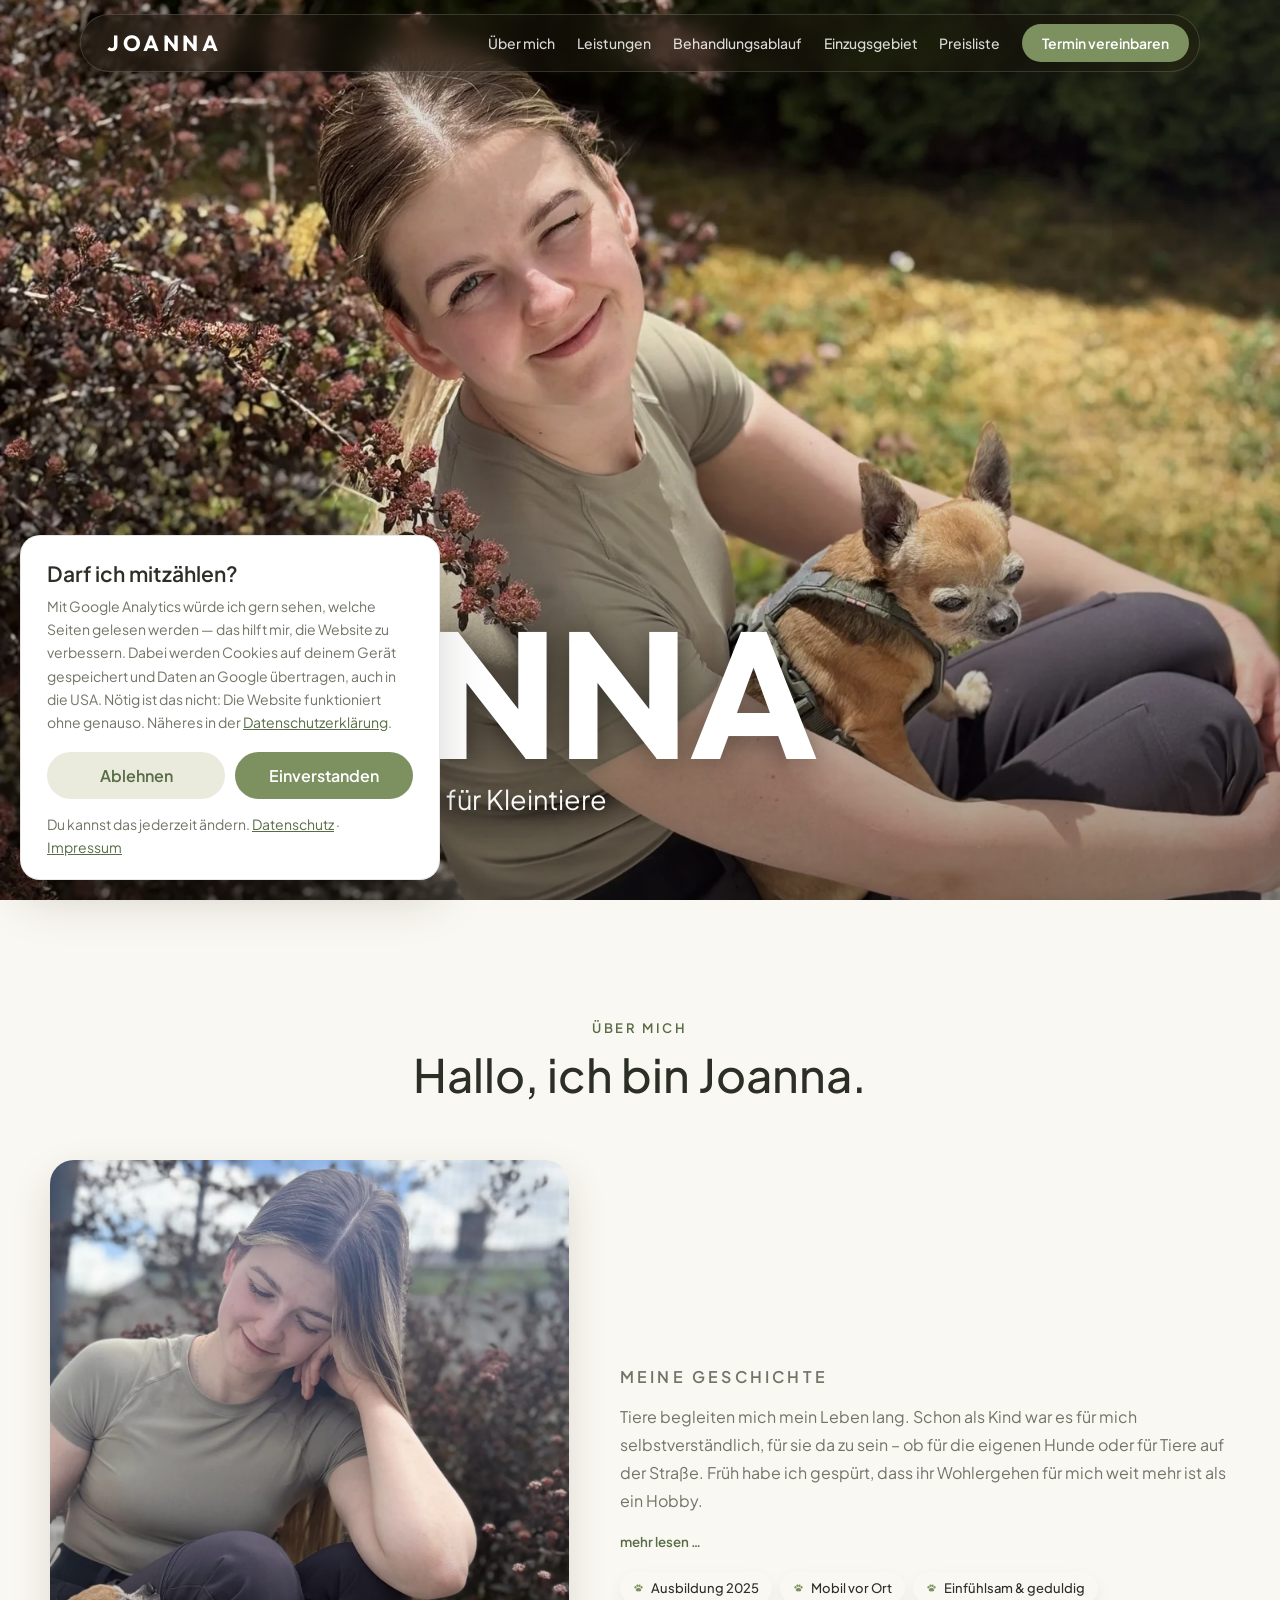
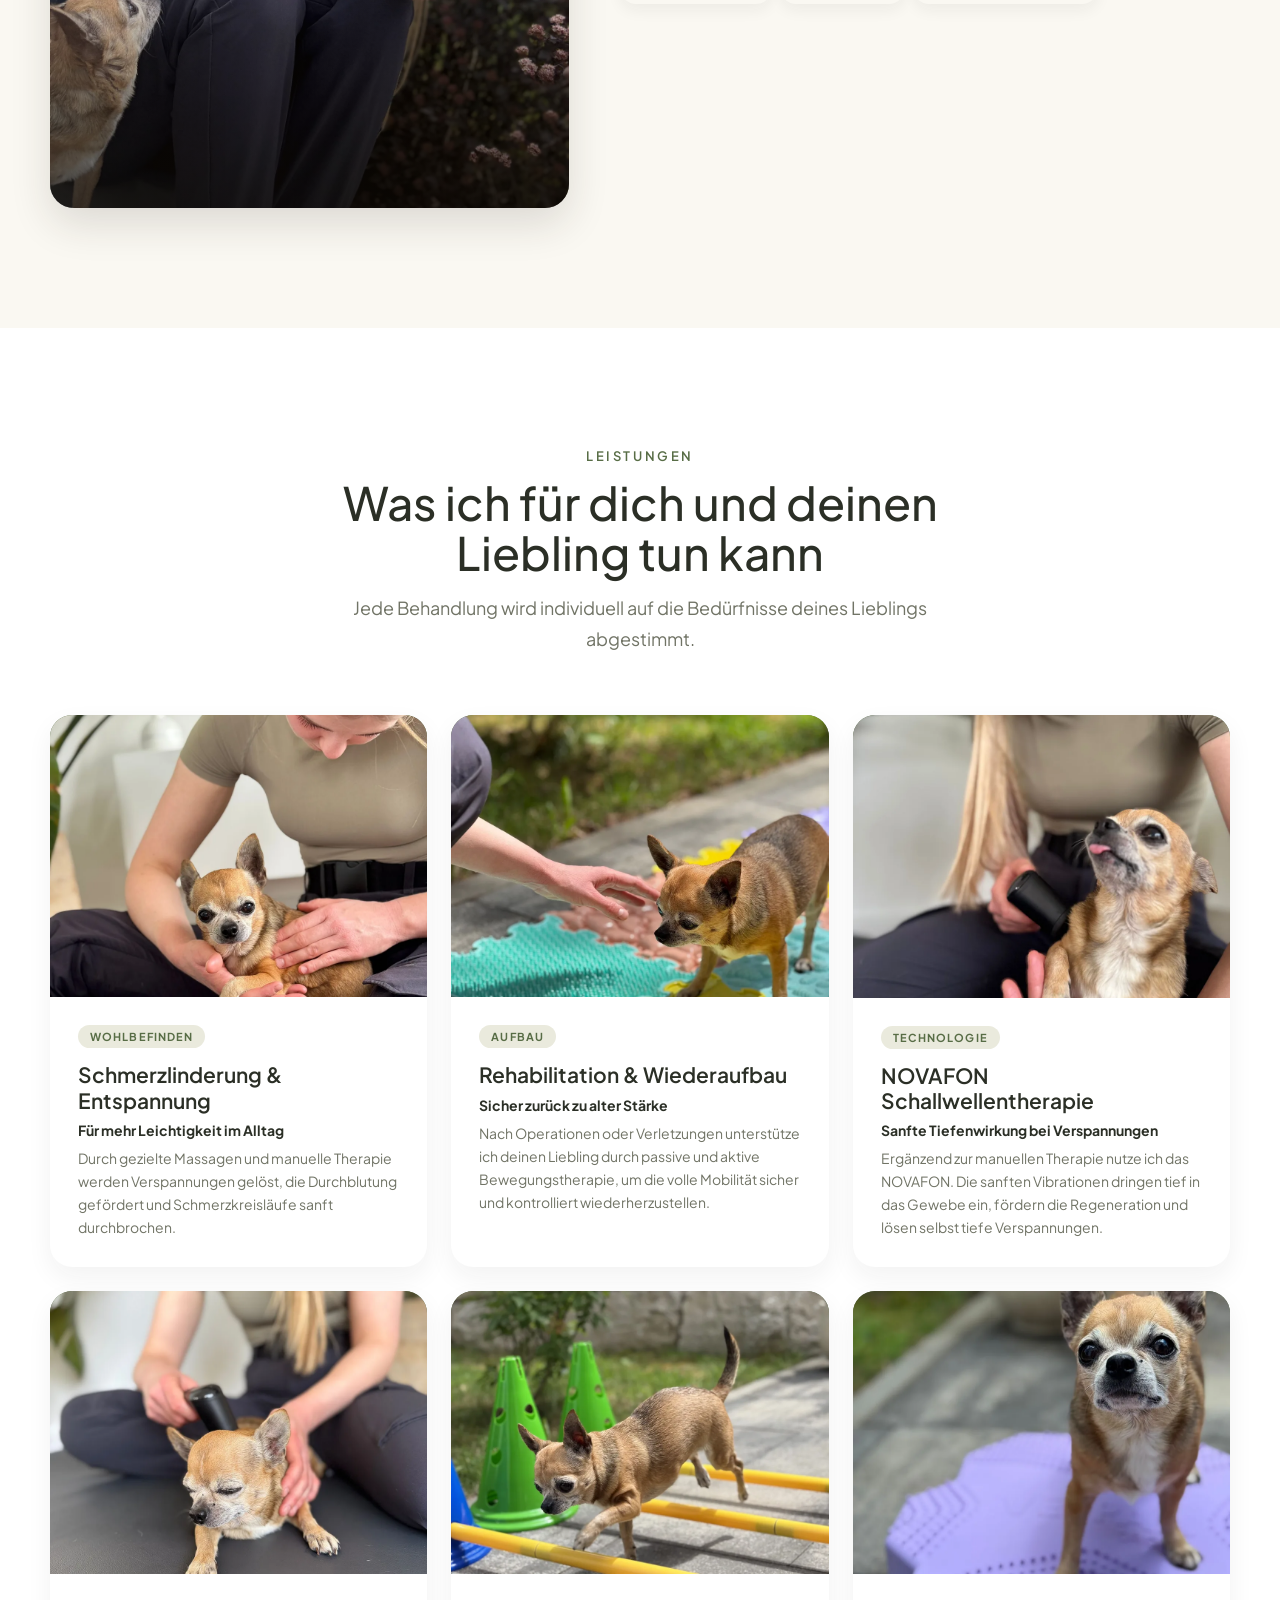
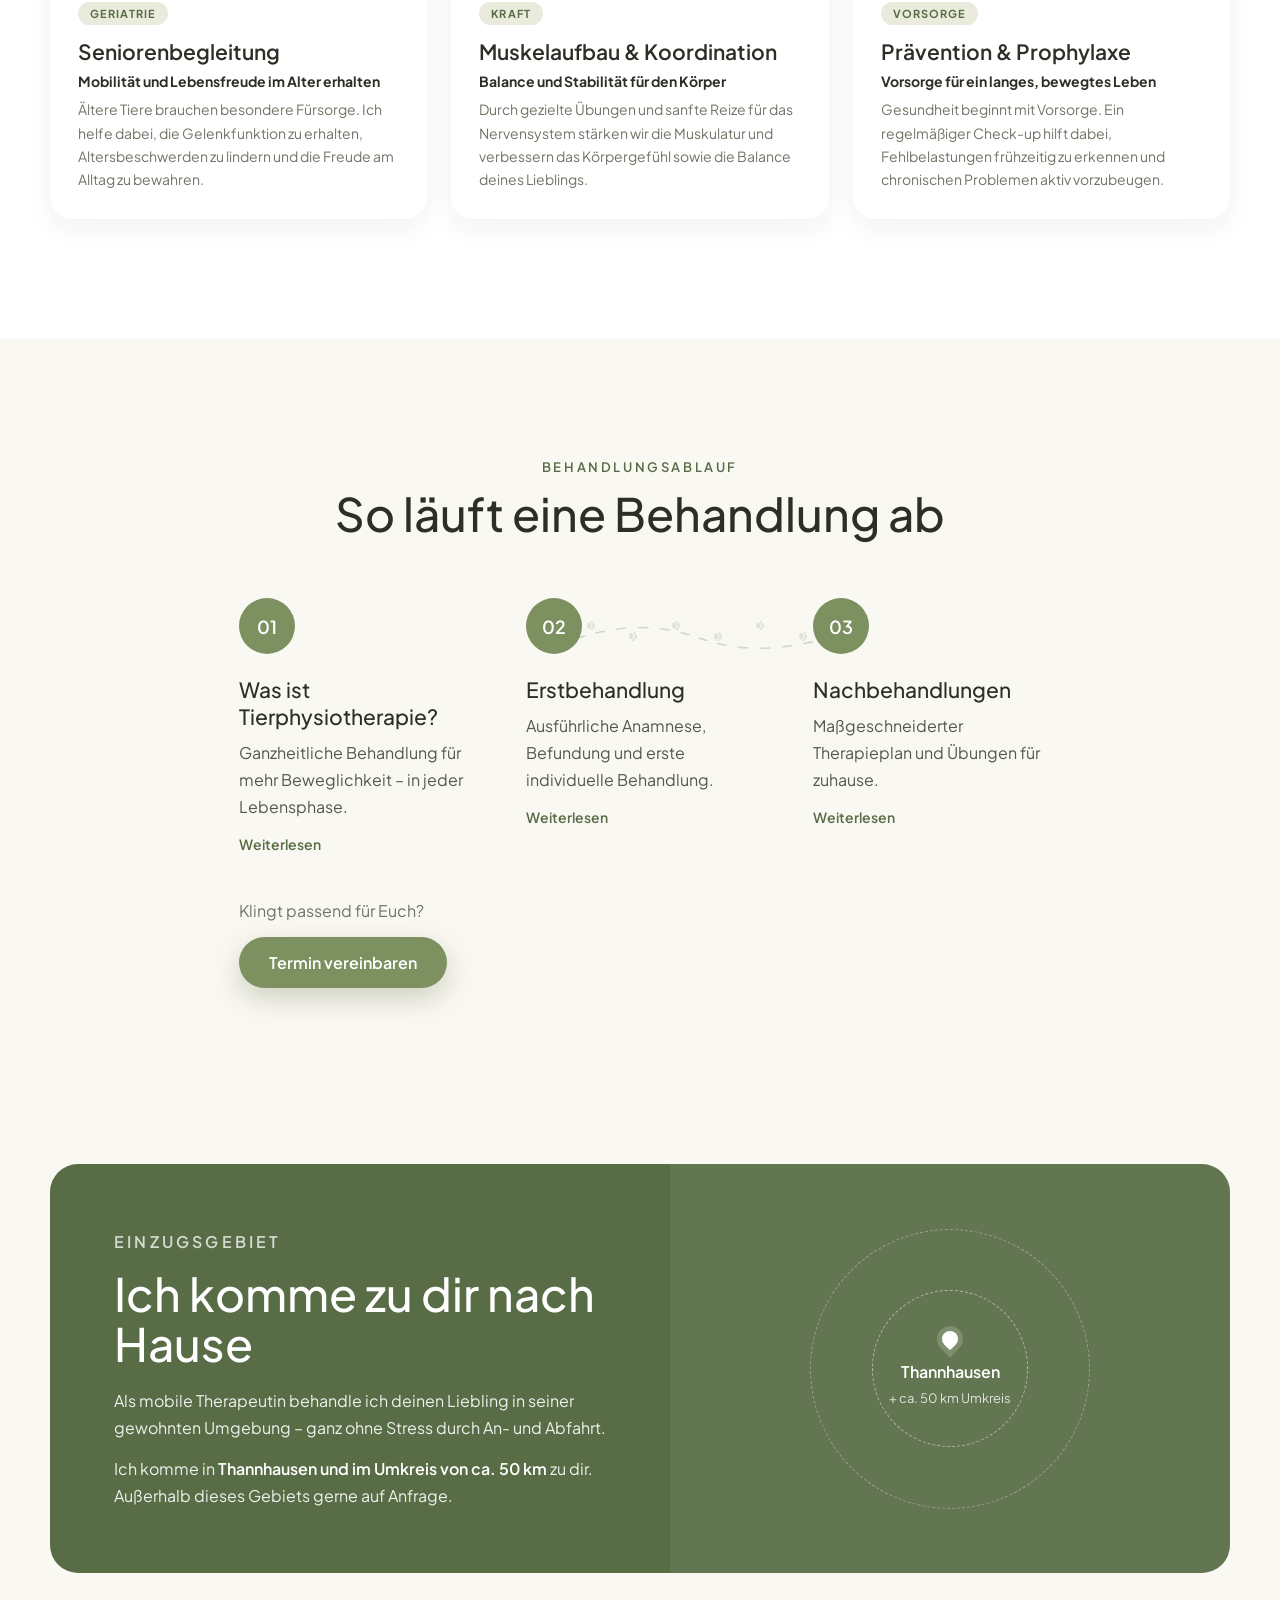
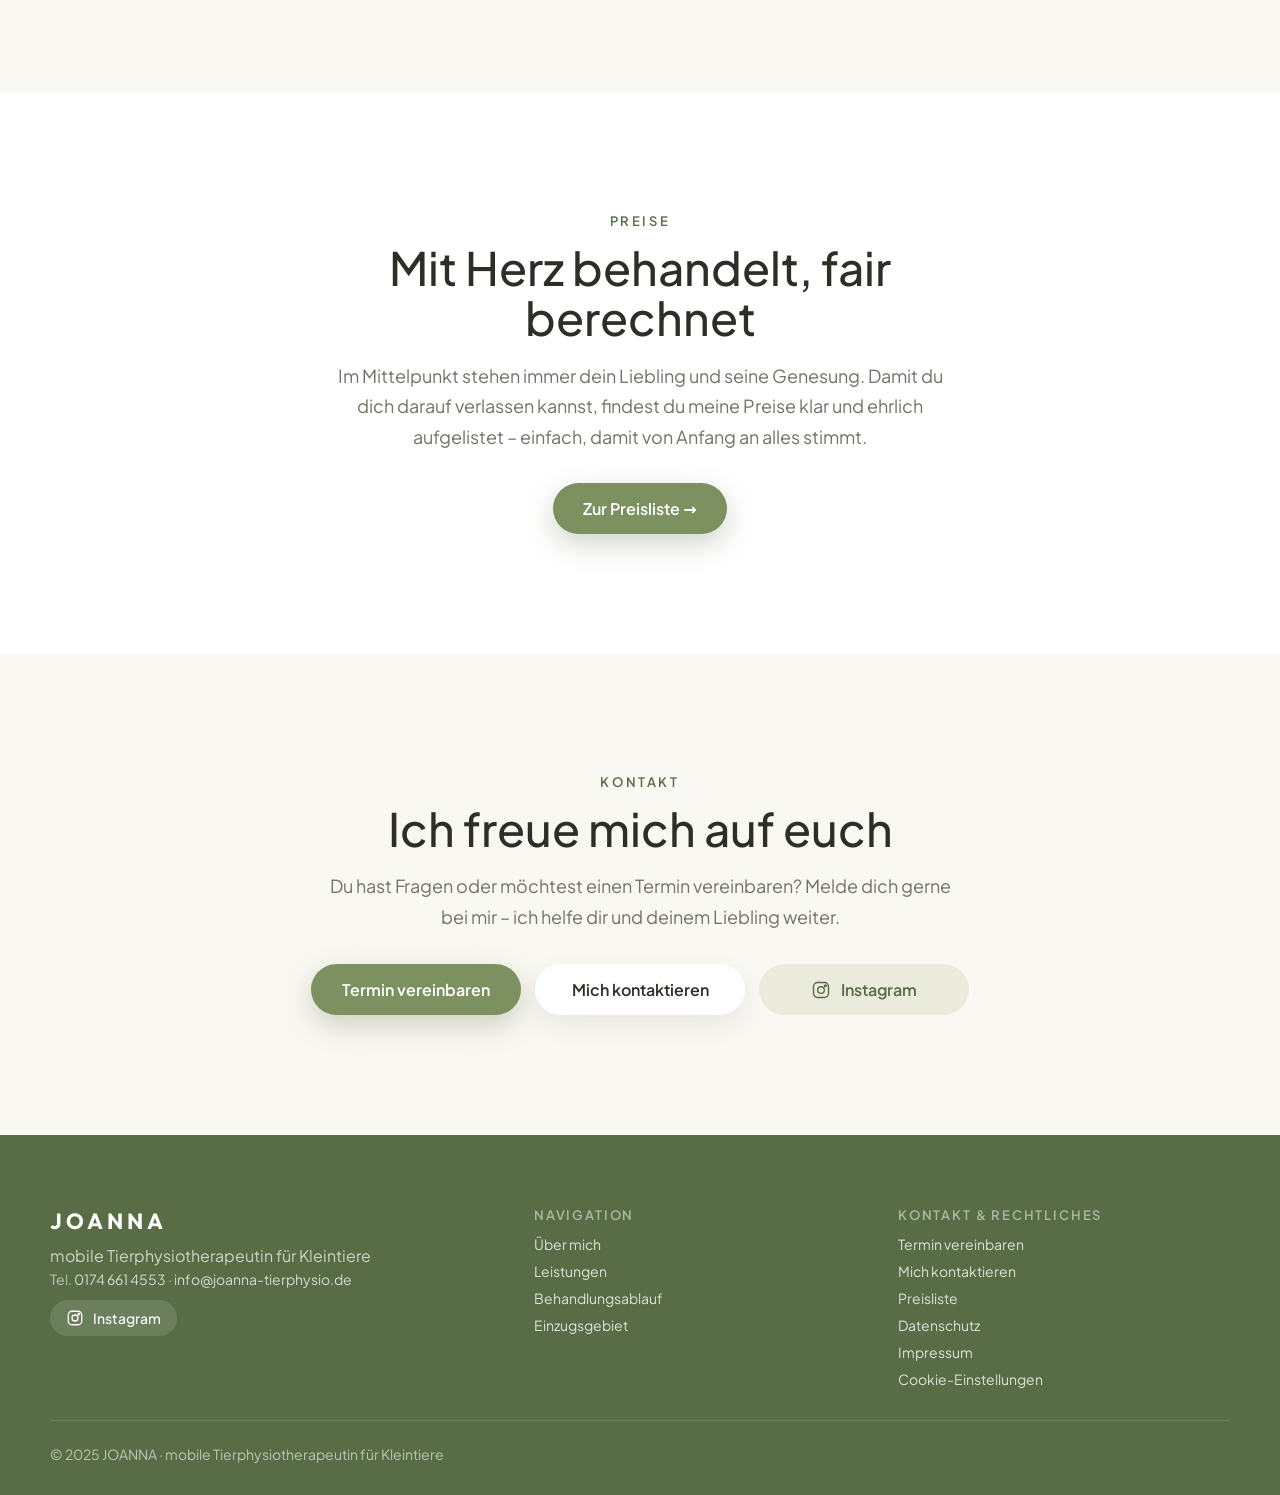
==== commit 01de3d17: "Datenschutz: Rechtsgrundlagen und Bannertext nachgezogen Die Uebermittlung an Google stuetzte sich i" ====
--- a/docs/index.html
+++ b/docs/index.html
@@ -15,10 +15,10 @@
 <meta property="og:description" content="Beweglich und schmerzfrei bleiben – Tierphysiotherapie zu Hause in Thannhausen und Umkreis.">
 <meta property="og:url" content="https://joanna-tierphysio.de/">
 
-<link rel="stylesheet" href="assets/css/fonts.css?v=6j0m">
+<link rel="stylesheet" href="assets/css/fonts.css?v=6j21">
 
 <link rel="icon" href="assets/img/favicon.svg" type="image/svg+xml">
-<link rel="stylesheet" href="assets/css/site.css?v=6j0m">
+<link rel="stylesheet" href="assets/css/site.css?v=6j21">
 </head>
 <body>
 
@@ -392,7 +392,7 @@
   <div class="footer-legal">© 2025 JOANNA · mobile Tierphysiotherapeutin für Kleintiere</div>
 </footer>
 
-<script src="assets/js/site.js?v=6j0m"></script>
-<script src="assets/js/consent.js?v=6j0m" defer></script>
+<script src="assets/js/site.js?v=6j21"></script>
+<script src="assets/js/consent.js?v=6j21" defer></script>
 </body>
 </html>
--- a/docs/assets/css/site.css
+++ b/docs/assets/css/site.css
@@ -1691,10 +1691,21 @@
 .einwilligung-zusatz button:focus-visible { outline: 2px solid var(--accentDeep); outline-offset: 3px }
 
 .einwilligung-fuss { font-size: var(--fs-eyebrow) }
-.einwilligung-fuss a { color: var(--accentDeep); text-decoration: underline }
+
+/* Gilt fuer beide Verweise im Banner: den auf die Datenschutzerklaerung im
+   Fliesstext und die Fusszeile darunter. Der erste traegt die Details, die
+   der kurze Bannertext bewusst weglaesst — er muss als Link erkennbar sein,
+   sonst fehlt der Einwilligung die Information, auf die sie sich stuetzt. */
+.einwilligung p a { color: var(--accentDeep); text-decoration: underline }
 
 @media (max-width: 520px) {
   .einwilligung { left: 12px; right: 12px; bottom: 12px; width: auto; padding: 20px 20px 16px }
+
+  /* Auf schmalen Displays reicht die halbe Zeile bei 18 px Innenabstand nicht
+     fuer "Einverstanden" — der Knopf schiebt sich ueber min-width:auto breiter
+     als "Ablehnen". Weniger Abstand und min-width:0 halten beide exakt gleich:
+     Die Zustimmung darf nicht groesser ausfallen als die Ablehnung. */
+  .einwilligung-knoepfe button { min-width: 0; padding-left: 12px; padding-right: 12px }
 }
 
 @media (prefers-reduced-motion: reduce) {
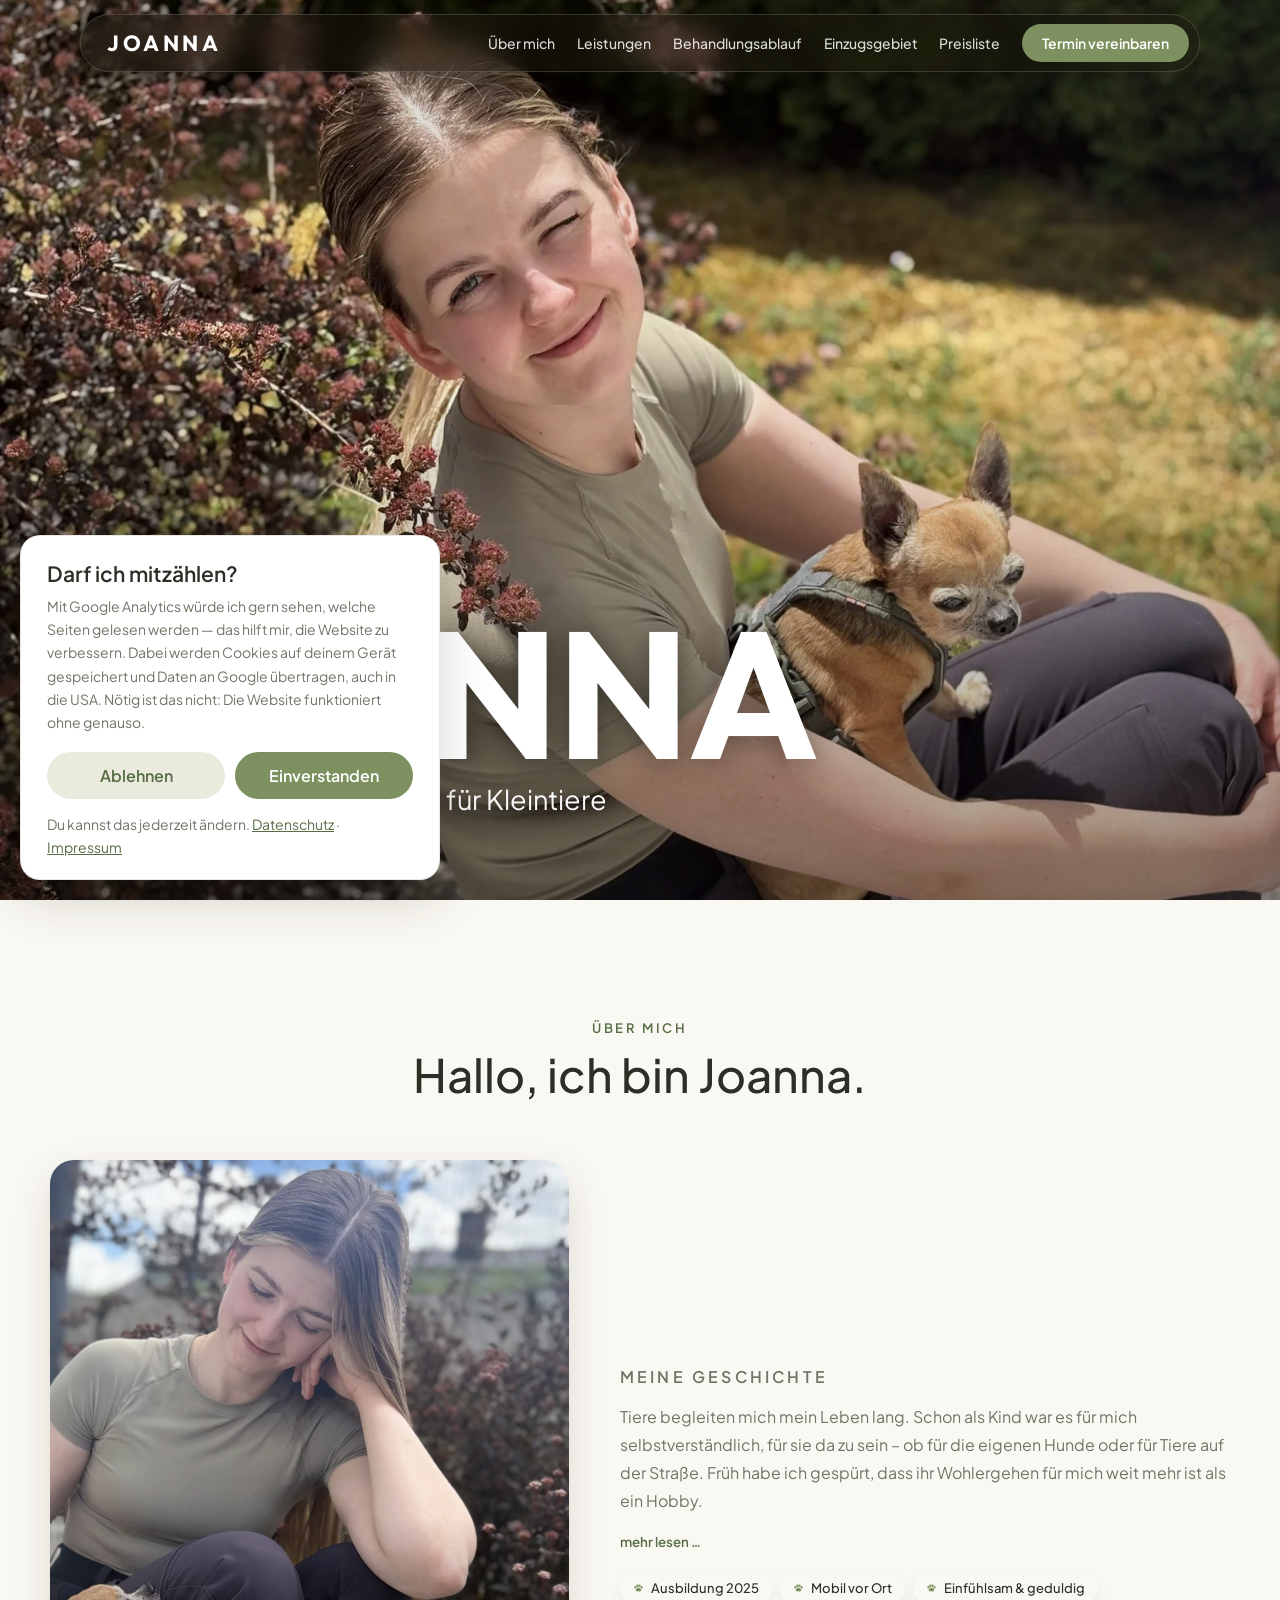
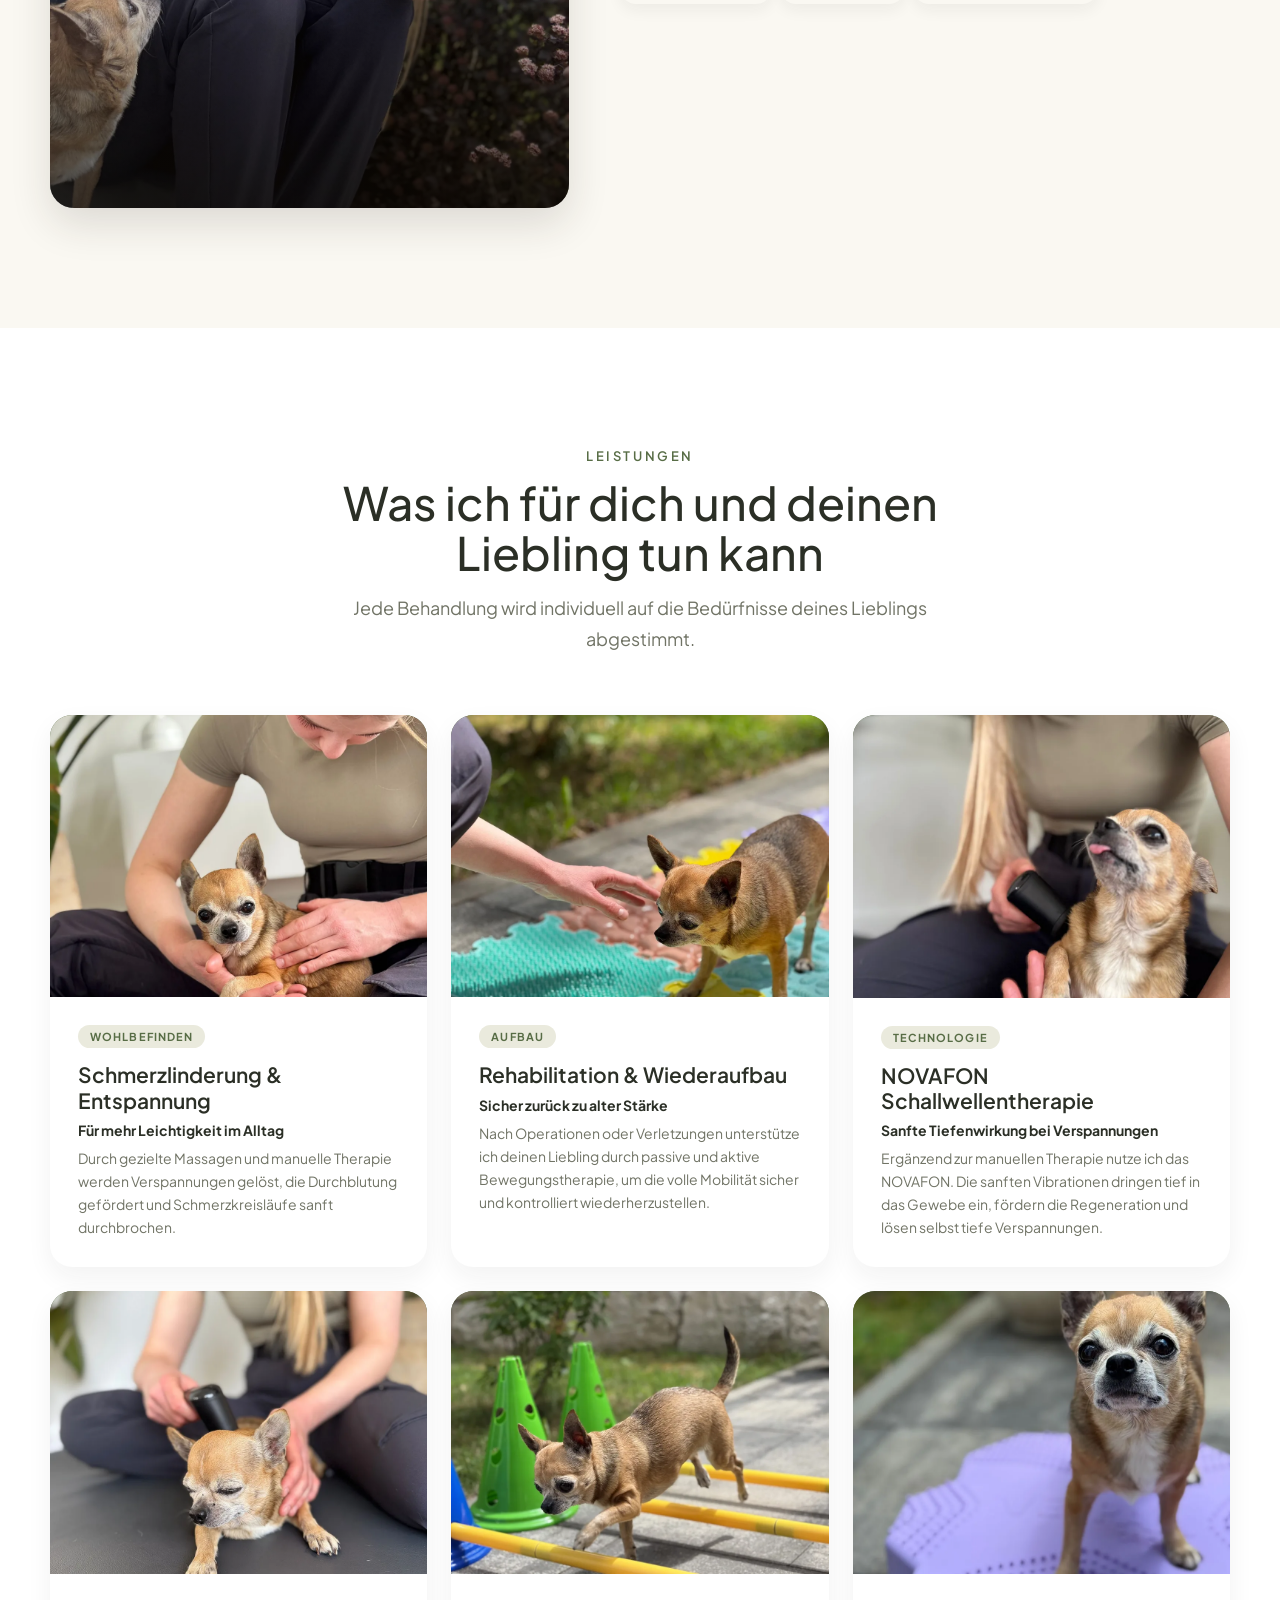
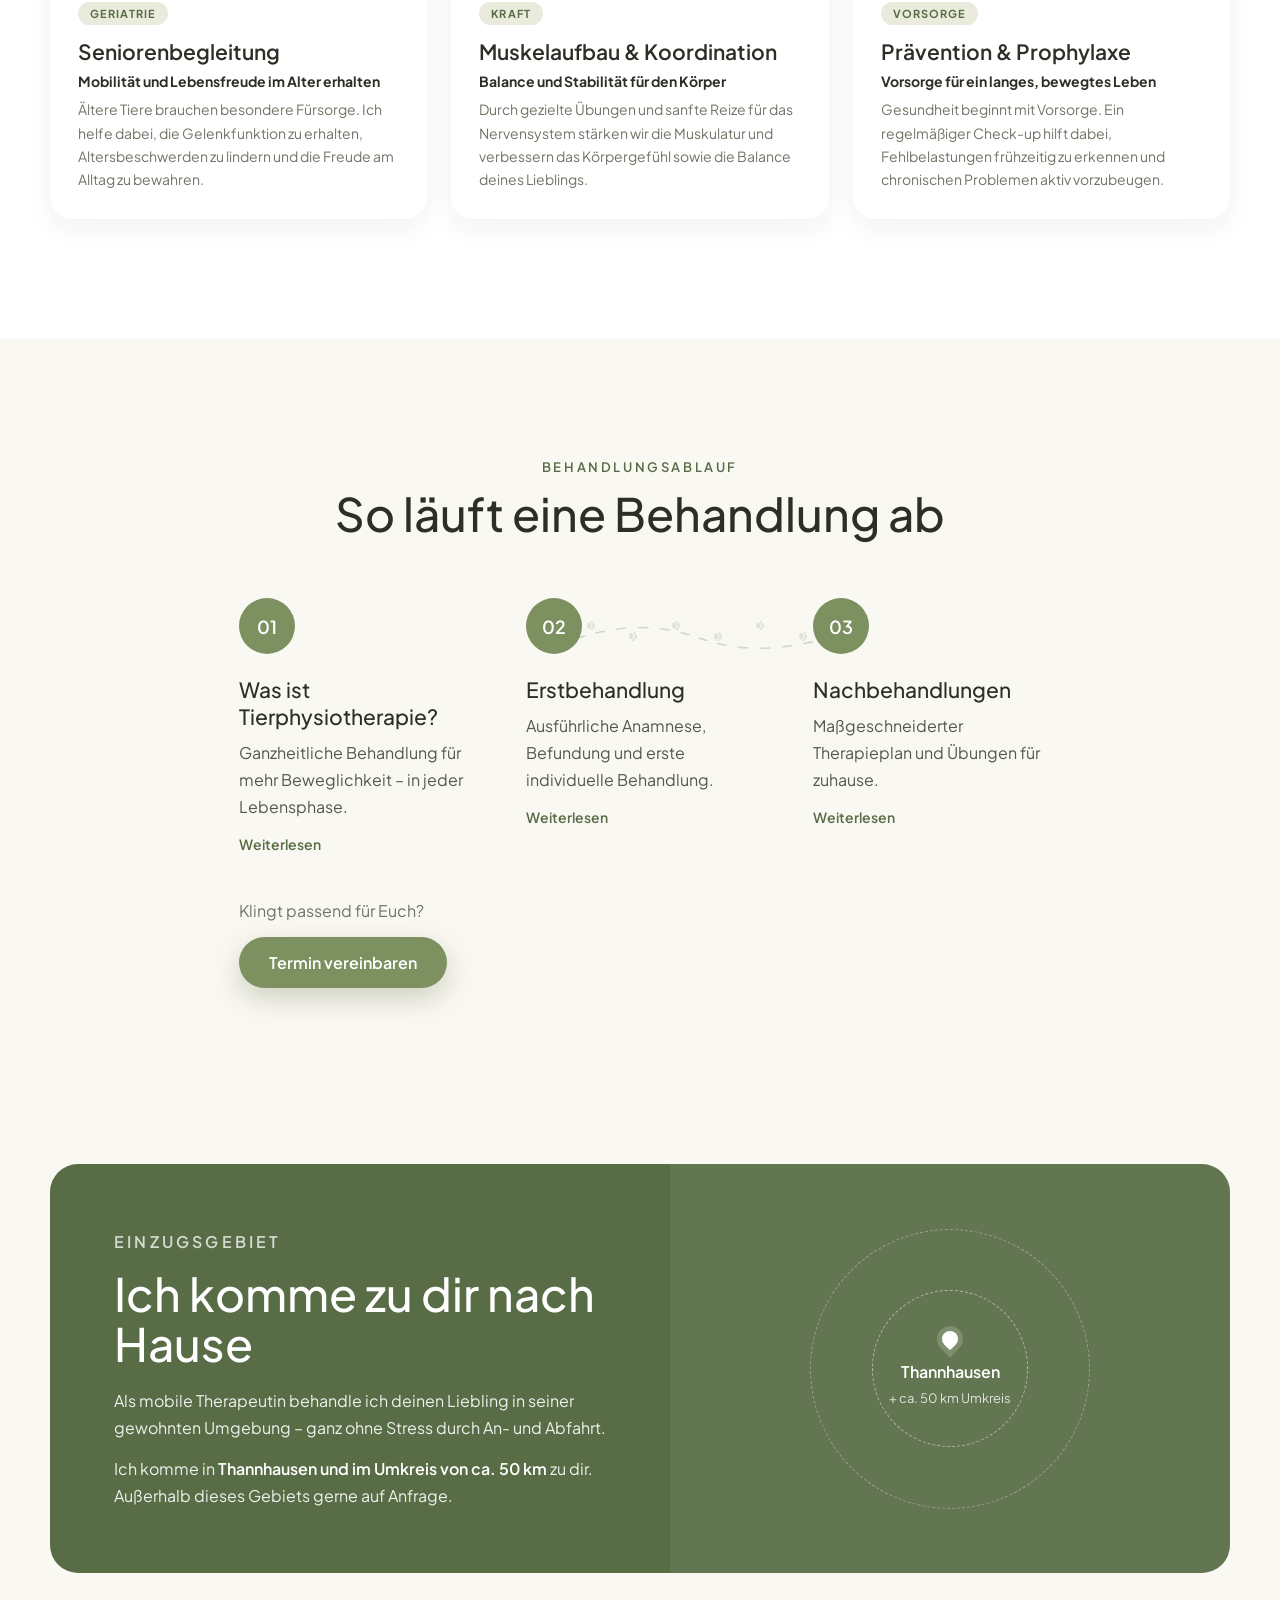
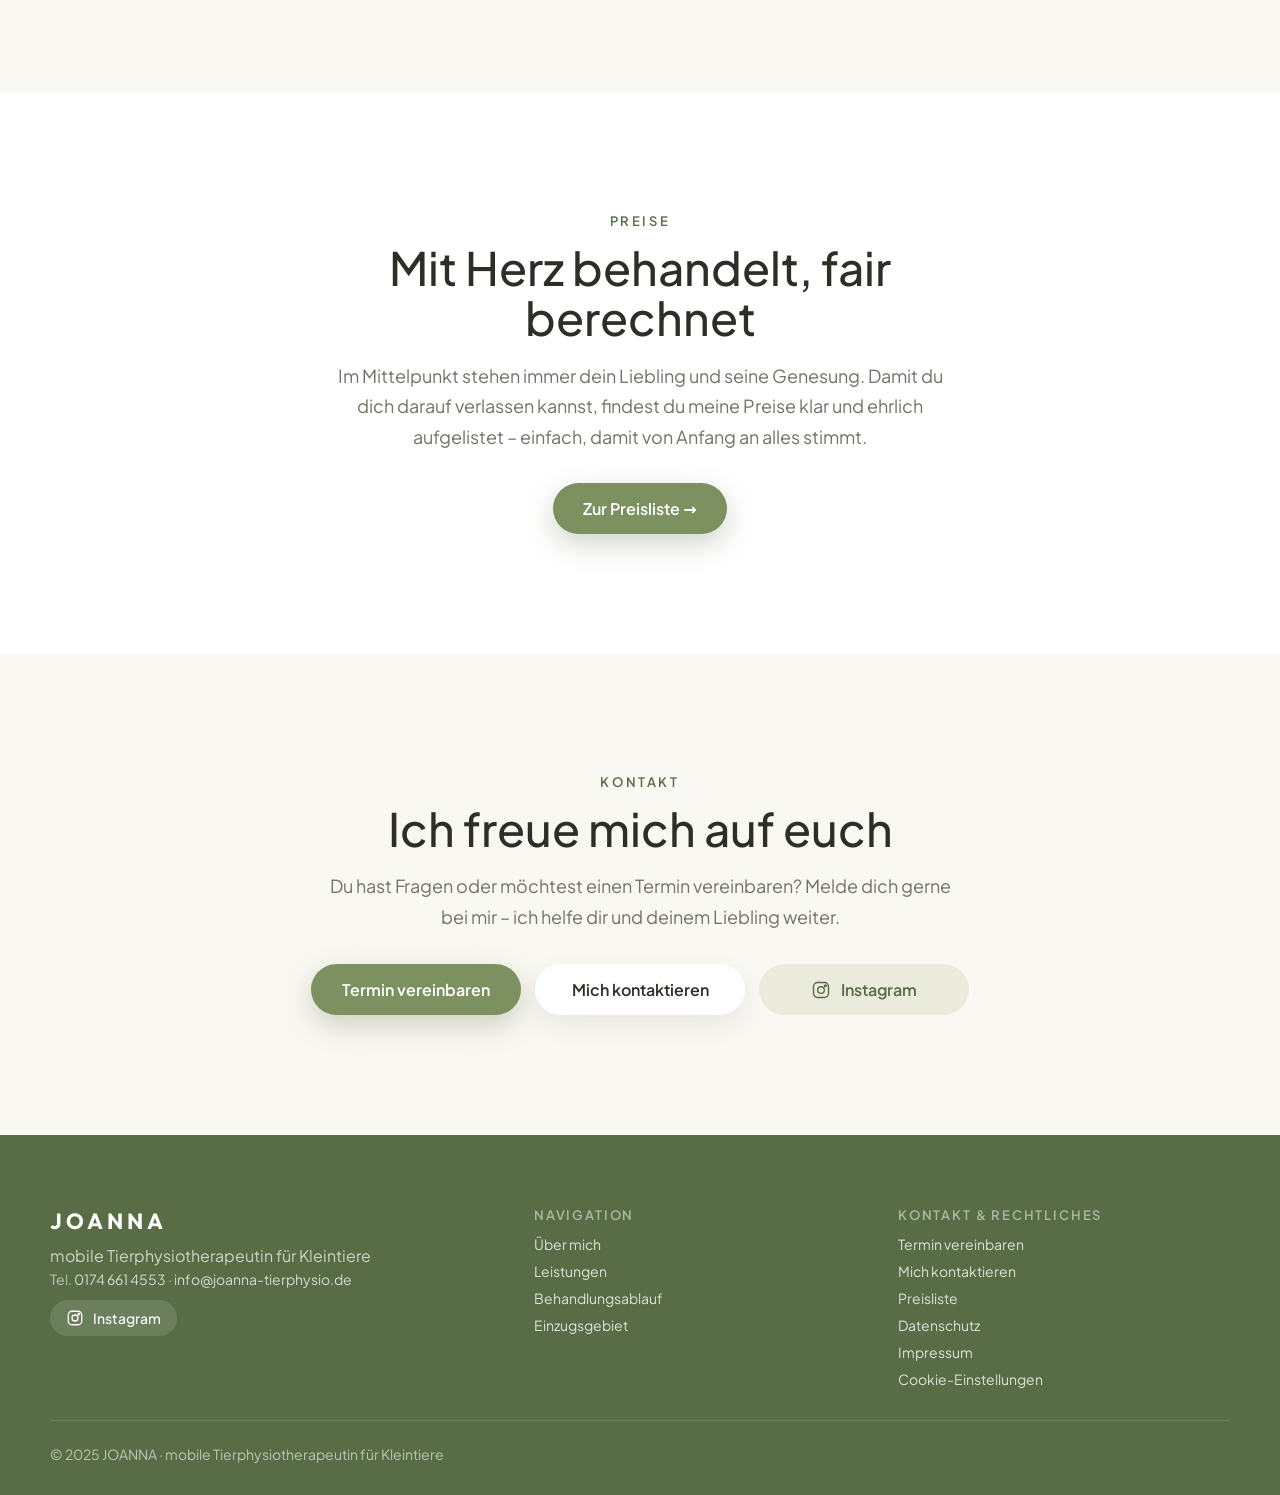
==== commit 2c00f5da: "Einwilligung: doppelten Verweis aus dem Bannertext entfernt Der Satz "Naeheres in der Datenschutzerk" ====
--- a/docs/index.html
+++ b/docs/index.html
@@ -15,10 +15,10 @@
 <meta property="og:description" content="Beweglich und schmerzfrei bleiben – Tierphysiotherapie zu Hause in Thannhausen und Umkreis.">
 <meta property="og:url" content="https://joanna-tierphysio.de/">
 
-<link rel="stylesheet" href="assets/css/fonts.css?v=6j21">
+<link rel="stylesheet" href="assets/css/fonts.css?v=6jbp">
 
 <link rel="icon" href="assets/img/favicon.svg" type="image/svg+xml">
-<link rel="stylesheet" href="assets/css/site.css?v=6j21">
+<link rel="stylesheet" href="assets/css/site.css?v=6jbp">
 </head>
 <body>
 
@@ -392,7 +392,7 @@
   <div class="footer-legal">© 2025 JOANNA · mobile Tierphysiotherapeutin für Kleintiere</div>
 </footer>
 
-<script src="assets/js/site.js?v=6j21"></script>
-<script src="assets/js/consent.js?v=6j21" defer></script>
+<script src="assets/js/site.js?v=6jbp"></script>
+<script src="assets/js/consent.js?v=6jbp" defer></script>
 </body>
 </html>
--- a/docs/assets/css/site.css
+++ b/docs/assets/css/site.css
@@ -1692,10 +1692,9 @@
 
 .einwilligung-fuss { font-size: var(--fs-eyebrow) }
 
-/* Gilt fuer beide Verweise im Banner: den auf die Datenschutzerklaerung im
-   Fliesstext und die Fusszeile darunter. Der erste traegt die Details, die
-   der kurze Bannertext bewusst weglaesst — er muss als Link erkennbar sein,
-   sonst fehlt der Einwilligung die Information, auf die sie sich stuetzt. */
+/* Der Verweis in der Fusszeile traegt die Einzelheiten, die der kurze
+   Bannertext bewusst weglaesst. Er muss als Link erkennbar sein, sonst fehlt
+   der Einwilligung die Information, auf die sie sich stuetzt. */
 .einwilligung p a { color: var(--accentDeep); text-decoration: underline }
 
 @media (max-width: 520px) {
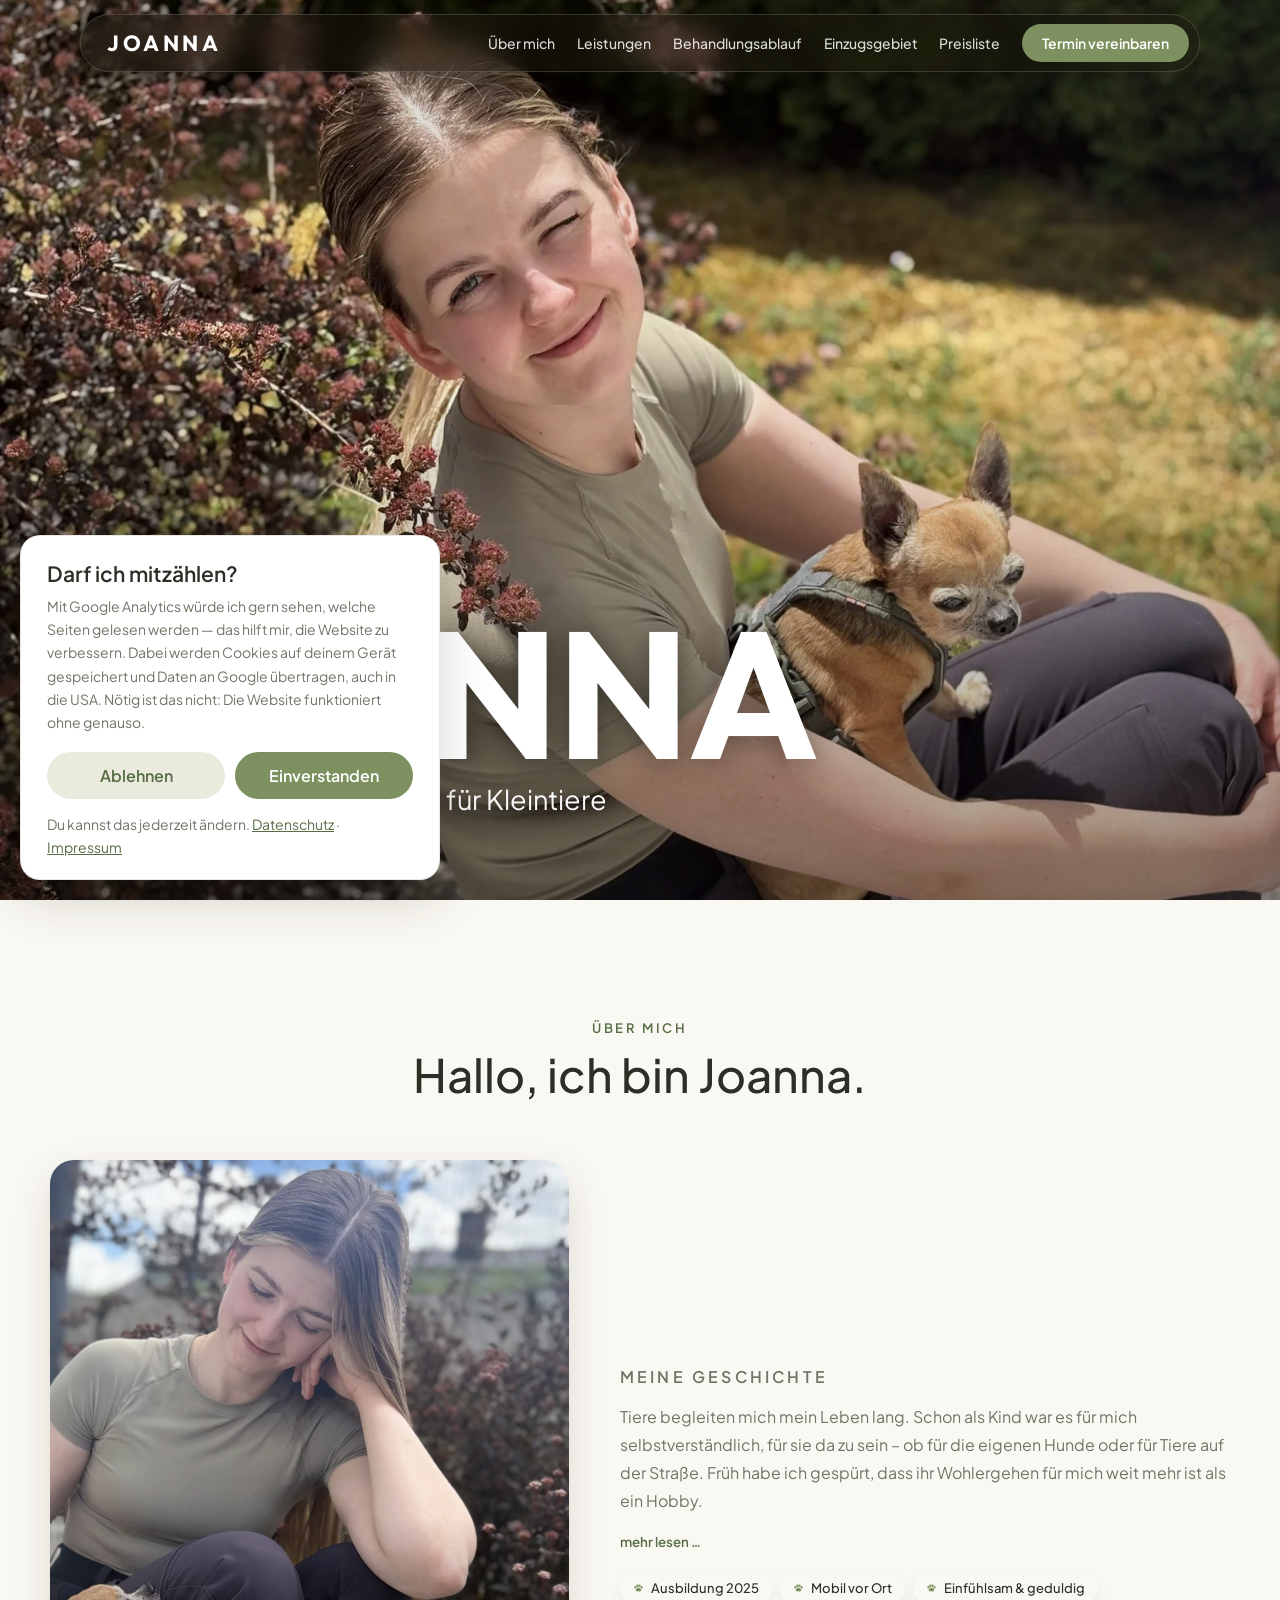
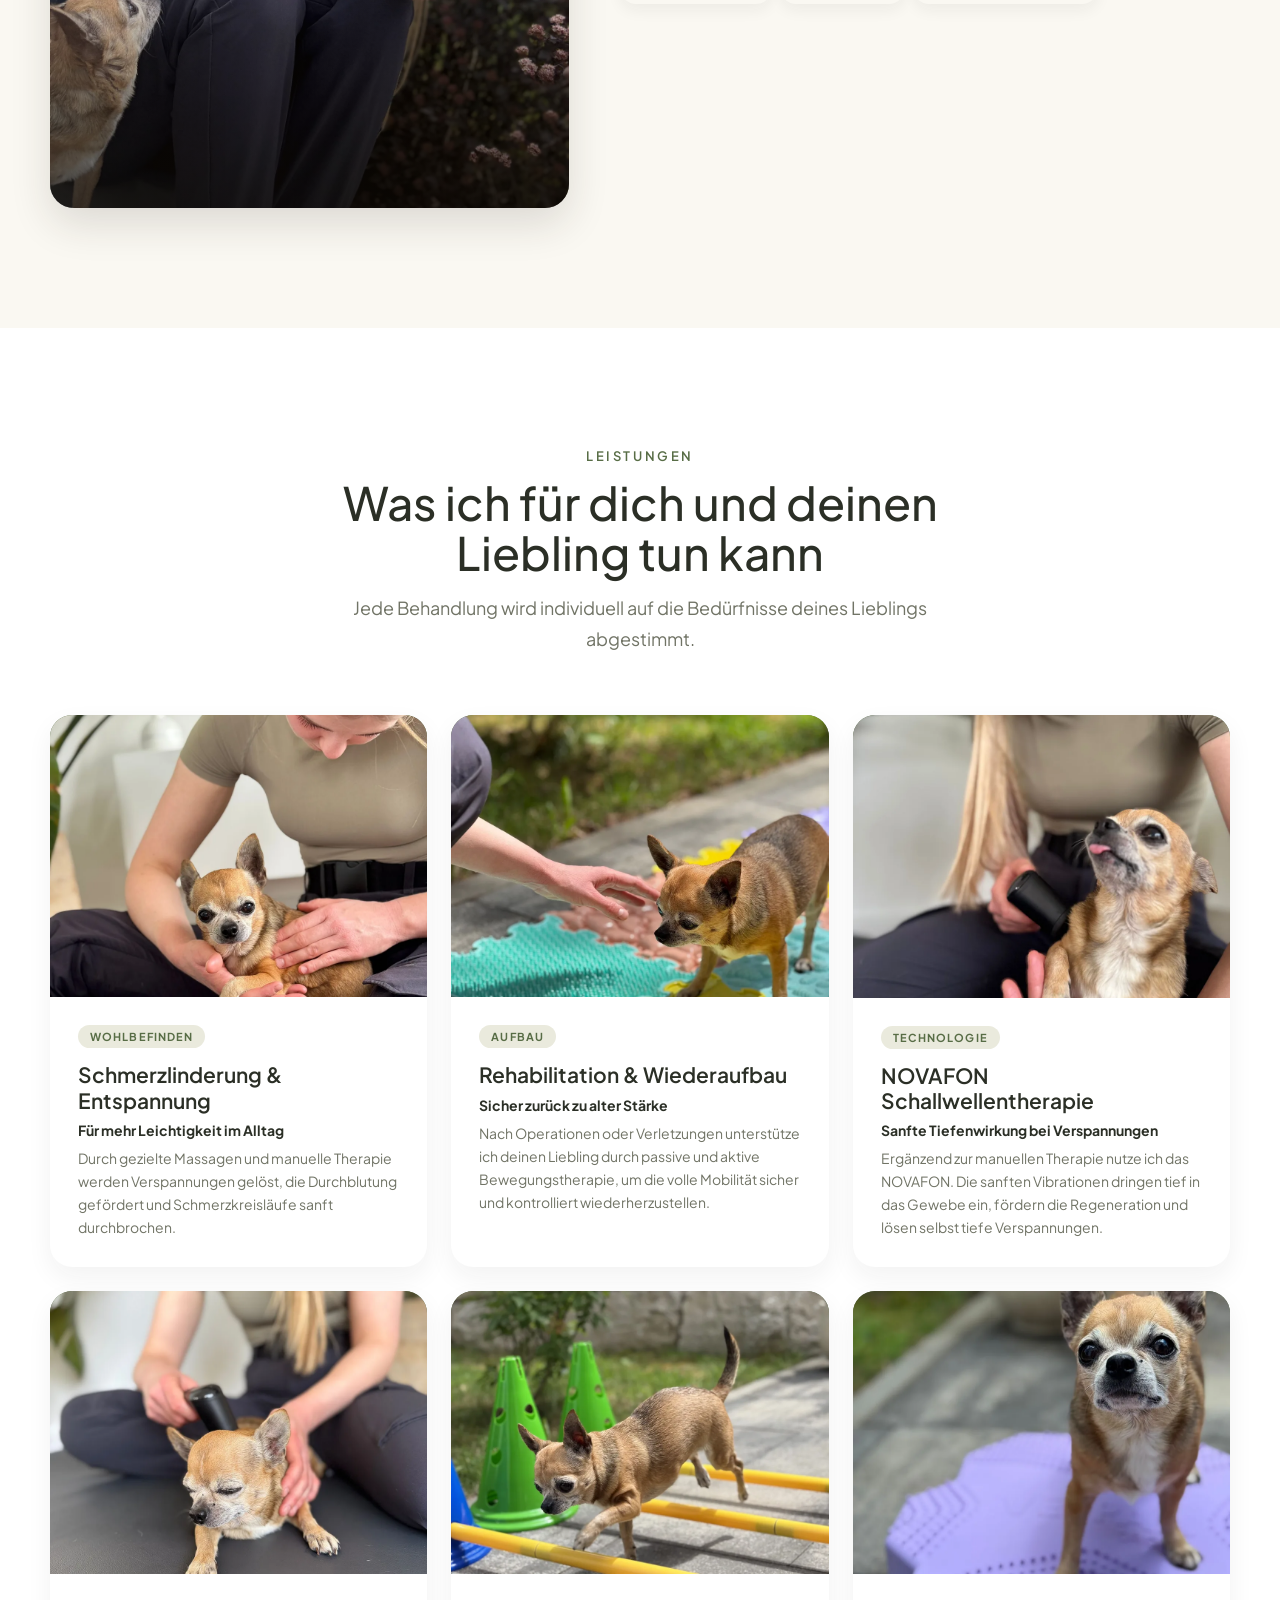
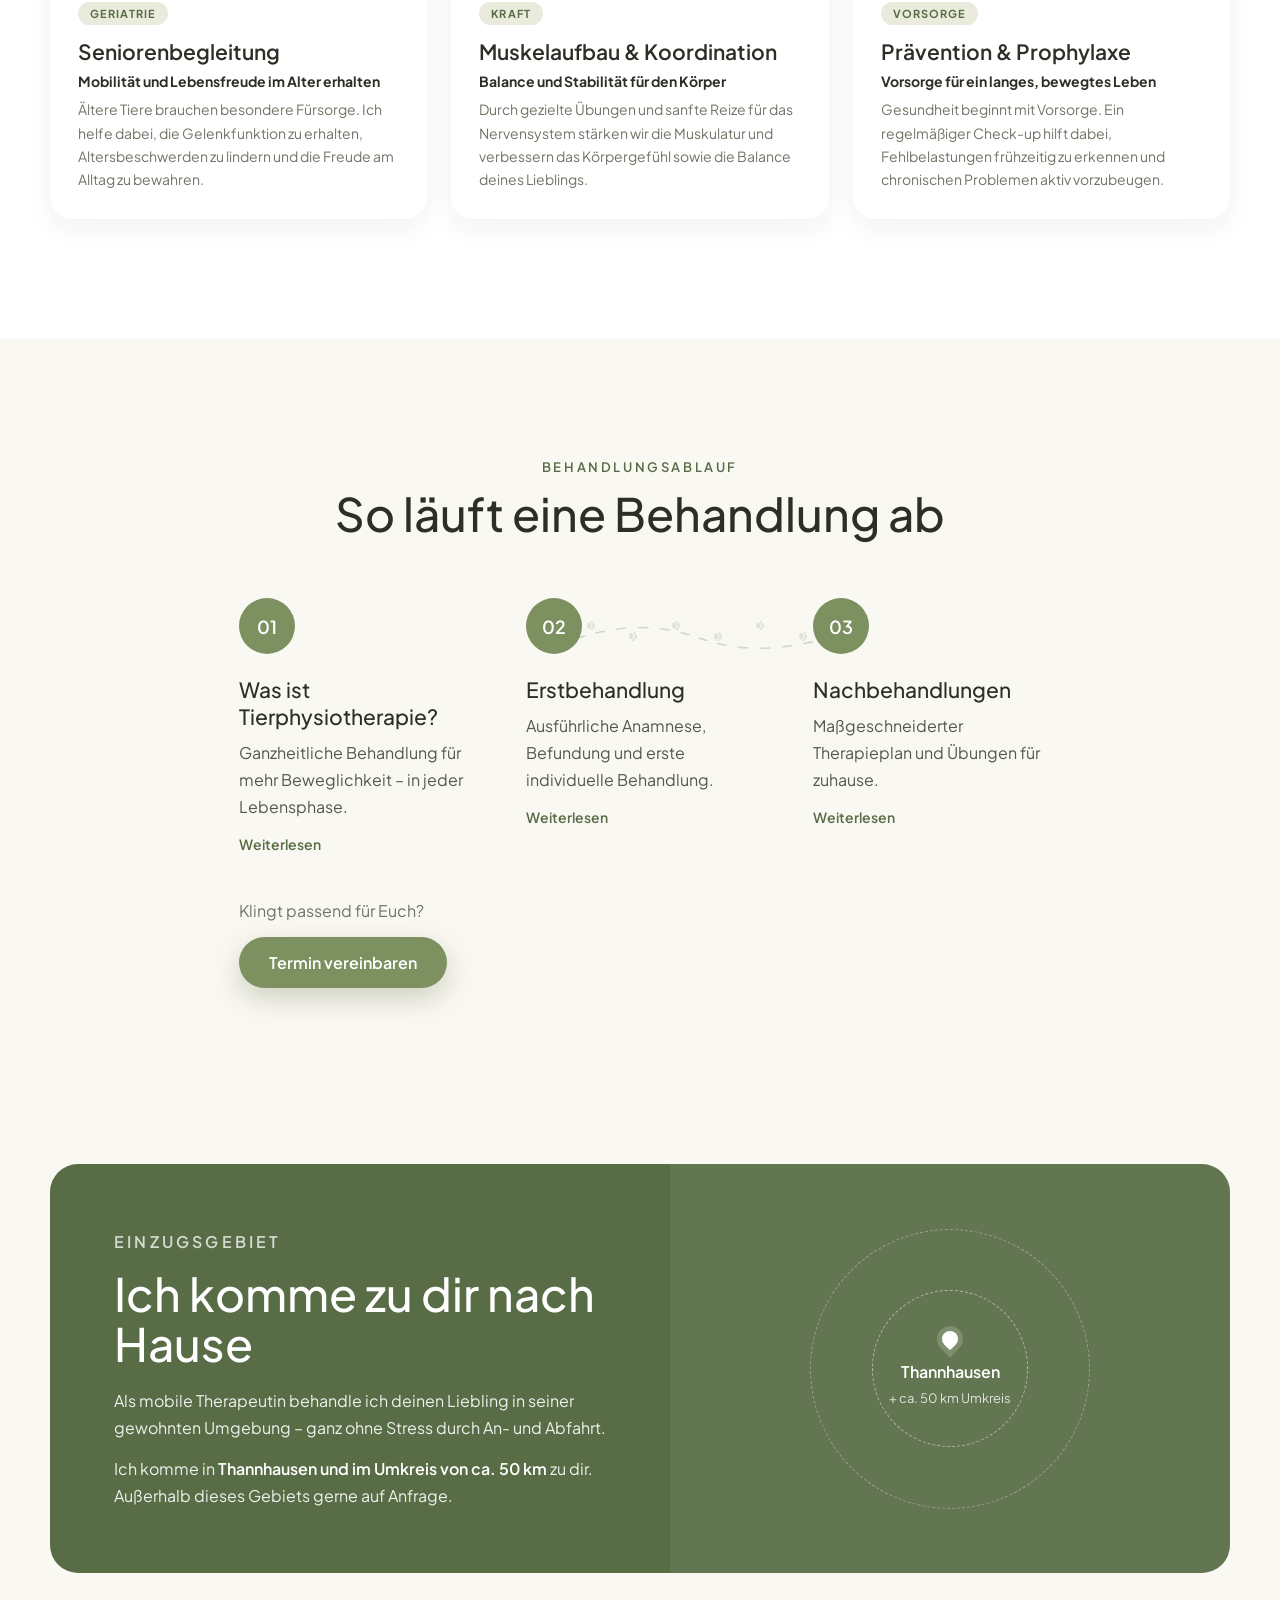
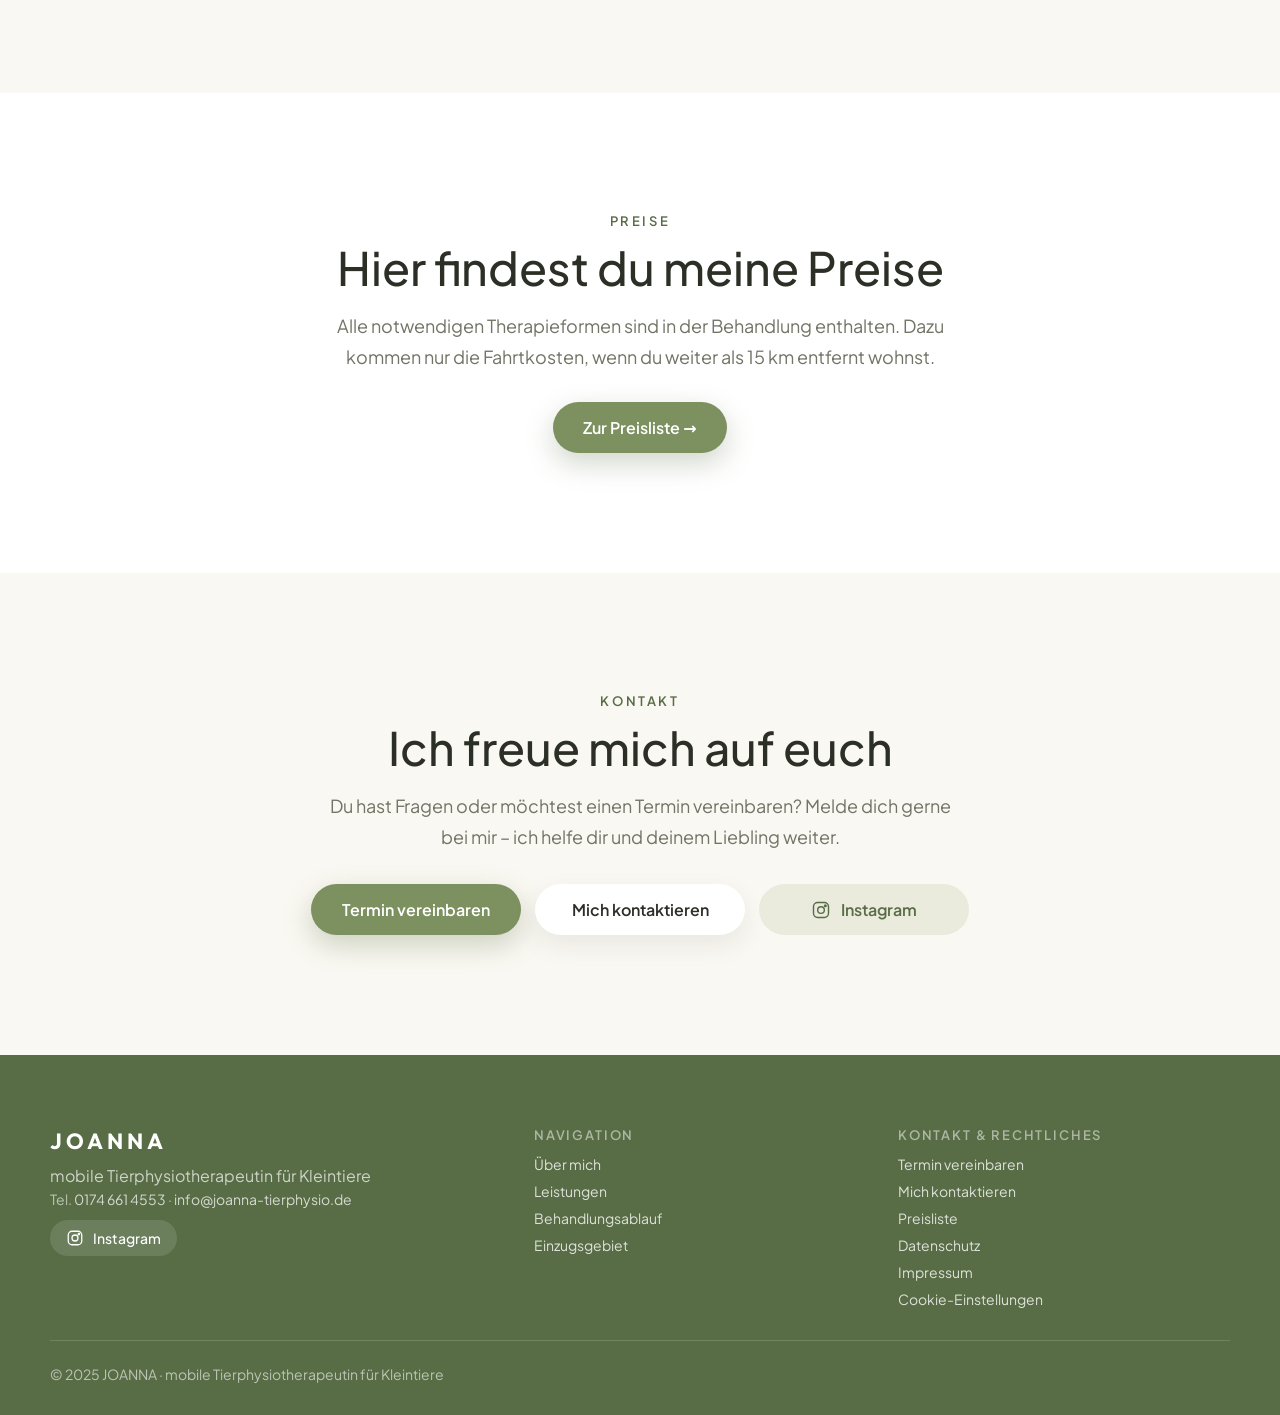
==== commit 6ddf38c2: "Preise: Ueberschrift und Lead sachlich statt wertend Co-Authored-By: Claude Opus 5 <noreply@anthropi" ====
--- a/docs/index.html
+++ b/docs/index.html
@@ -327,8 +327,8 @@
 <section id="preise" class="section section--surface">
   <div style="max-width:640px;margin:0 auto;text-align:center" data-reveal>
     <p class="eyebrow">Preise</p>
-    <h2 class="h2" style="margin-bottom:18px">Mit Herz behandelt, fair berechnet</h2>
-    <p class="lead" style="margin:0 auto 30px;max-width:52ch">Im Mittelpunkt stehen immer dein Liebling und seine Genesung. Damit du dich darauf verlassen kannst, findest du meine Preise klar und ehrlich aufgelistet – einfach, damit von Anfang an alles stimmt.</p>
+    <h2 class="h2" style="margin-bottom:18px">Hier findest du meine Preise</h2>
+    <p class="lead" style="margin:0 auto 30px;max-width:52ch">Alle notwendigen Therapieformen sind in der Behandlung enthalten. Dazu kommen nur die Fahrtkosten, wenn du weiter als 15 km entfernt wohnst.</p>
     <a href="/preise" class="btn btn--primary">Zur Preisliste →</a>
   </div>
 </section>
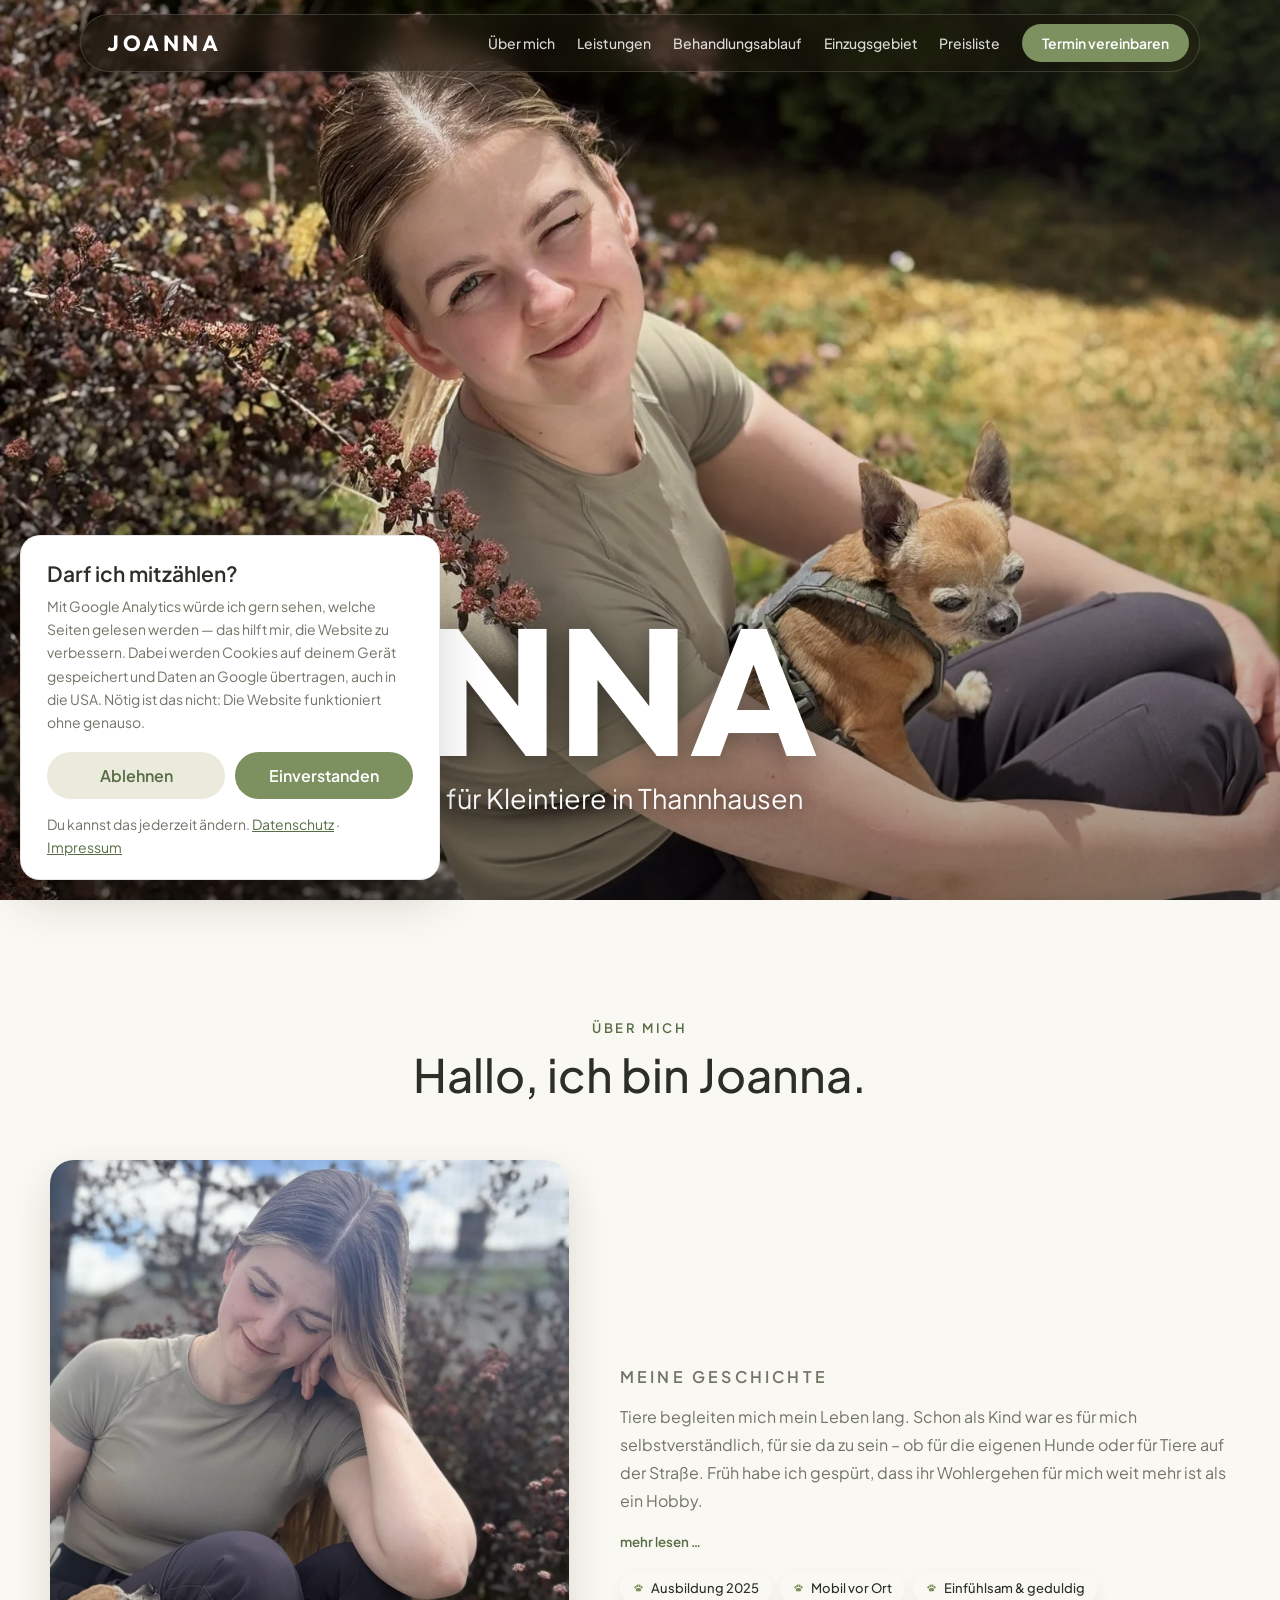
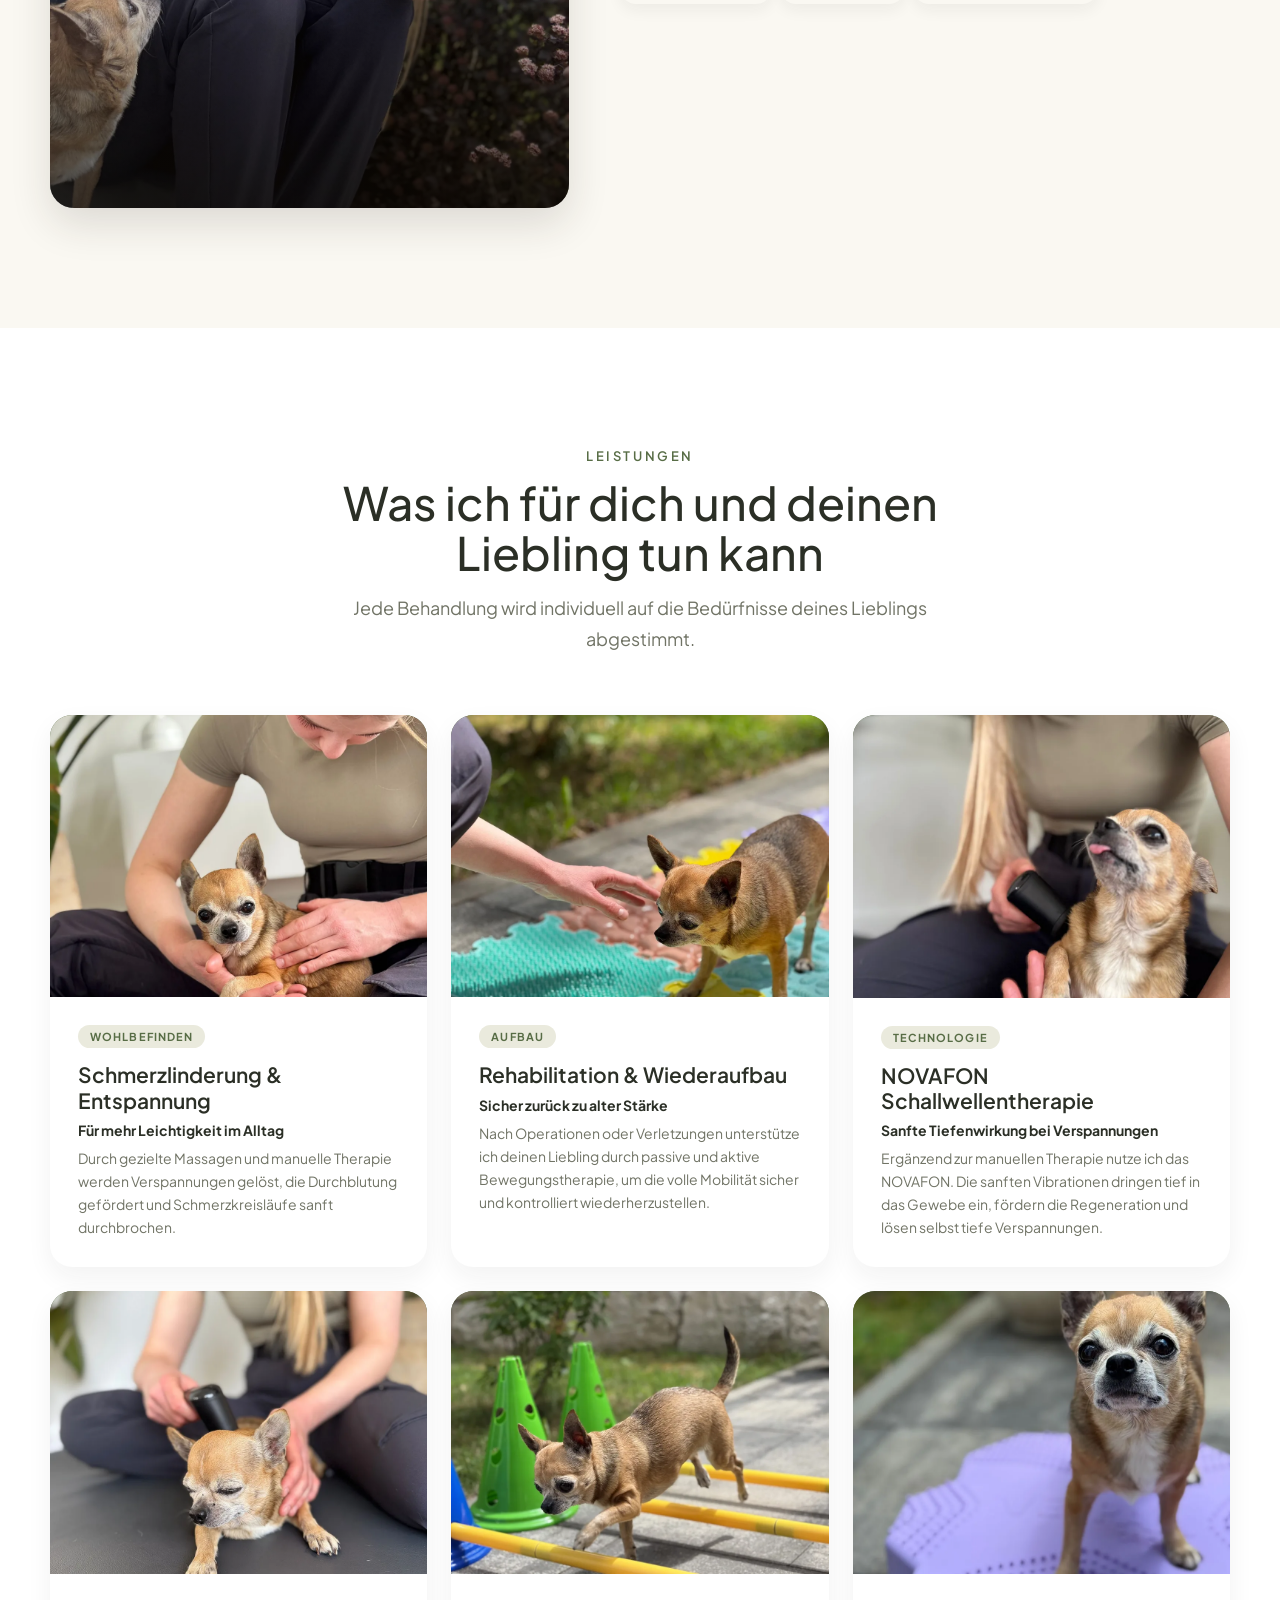
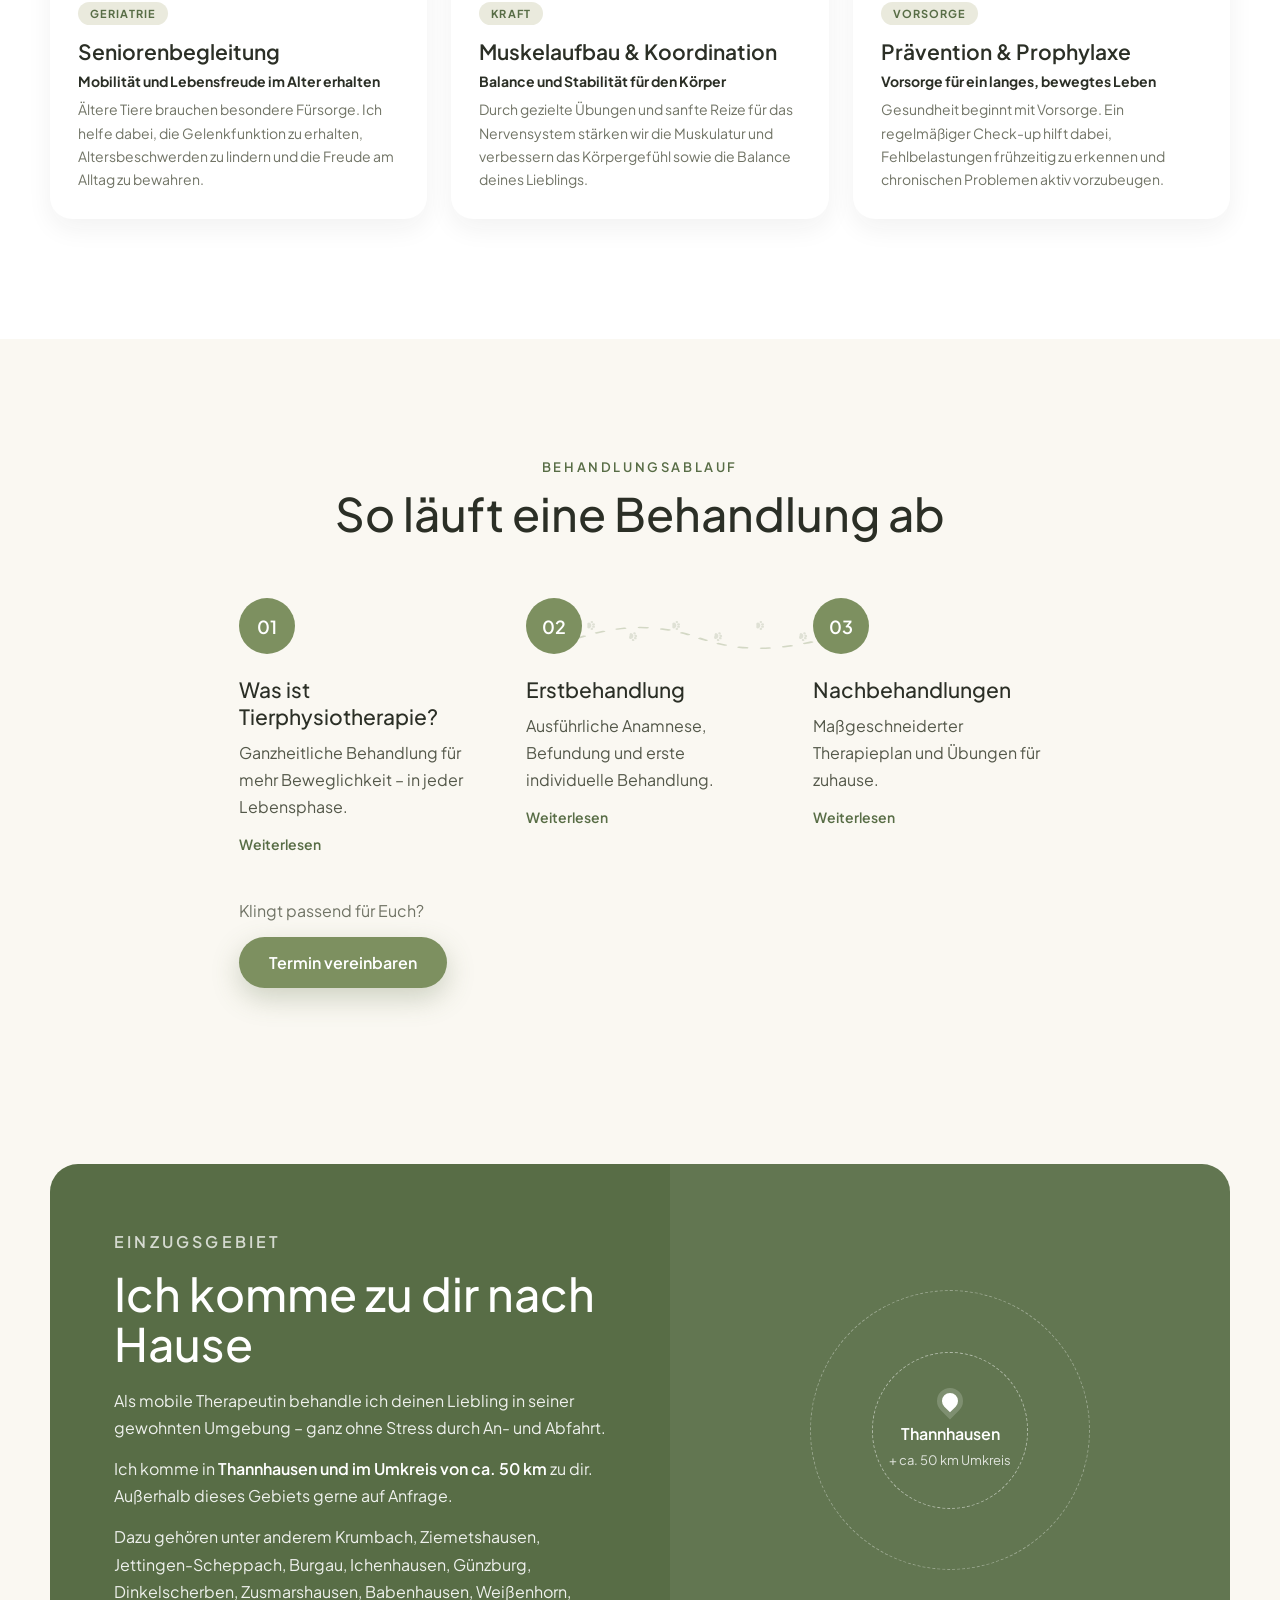
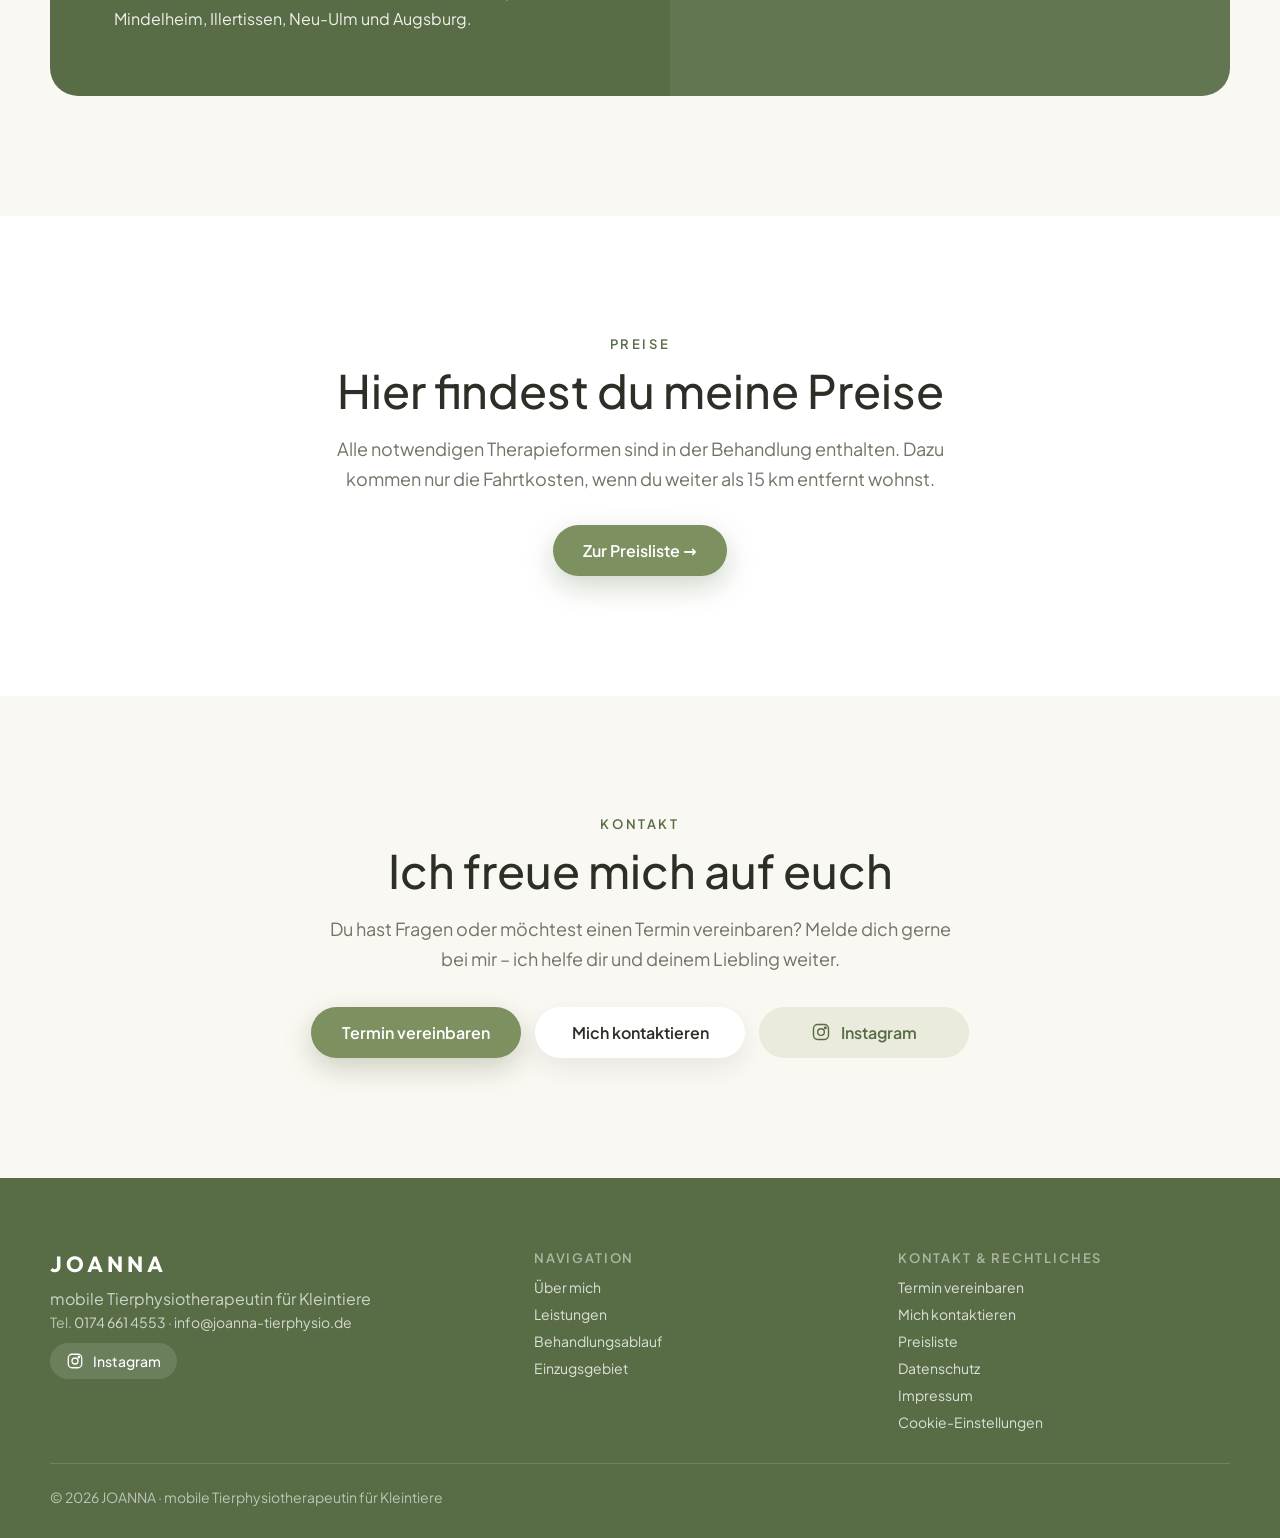
==== commit c723452b: "SEO: strukturierte Daten, sprechende H1, Ortsnamen, Vorschaubild Die Seite war technisch sauber, abe" ====
--- a/docs/index.html
+++ b/docs/index.html
@@ -14,11 +14,133 @@
 <meta property="og:title" content="Joanna – Mobile Tierphysiotherapie für Kleintiere">
 <meta property="og:description" content="Beweglich und schmerzfrei bleiben – Tierphysiotherapie zu Hause in Thannhausen und Umkreis.">
 <meta property="og:url" content="https://joanna-tierphysio.de/">
-
-<link rel="stylesheet" href="assets/css/fonts.css?v=6jbp">
+<meta property="og:image" content="https://joanna-tierphysio.de/assets/img/og-bild.jpg">
+<meta property="og:image:width" content="1200">
+<meta property="og:image:height" content="630">
+<meta property="og:image:alt" content="Joanna mit ihrer Chihuahua-Hündin Nala im Garten">
+<meta name="twitter:card" content="summary_large_image">
+
+<link rel="stylesheet" href="assets/css/fonts.css?v=6nqq">
 
 <link rel="icon" href="assets/img/favicon.svg" type="image/svg+xml">
-<link rel="stylesheet" href="assets/css/site.css?v=6jbp">
+<link rel="stylesheet" href="assets/css/site.css?v=6nqq">
+
+<!-- Strukturierte Daten. Was hier steht, sagt Google, dass hinter der Seite
+     ein Unternehmen steht — mit Ort, Telefonnummer, Einzugsgebiet und
+     Preisen. Ohne diesen Block muss Google das alles aus Fliesstext raten.
+     Jede Zahl und jede Adresse muss wortgleich zum Impressum, zur
+     Preisliste und zum Google-Unternehmensprofil sein; weichen sie
+     voneinander ab, entwertet das genau das Signal, das der Block geben
+     soll. Bei Preisaenderungen also auch hier nachziehen. -->
+<script type="application/ld+json">
+{
+  "@context": "https://schema.org",
+  "@type": "LocalBusiness",
+  "@id": "https://joanna-tierphysio.de/#unternehmen",
+  "name": "JOANNA – Mobile Tierphysiotherapie für Kleintiere",
+  "description": "Mobile Tierphysiotherapie für Hunde und Katzen in Thannhausen und Umkreis. Schmerzlinderung, Rehabilitation nach OP, NOVAFON-Schallwellentherapie und Seniorenbegleitung – zu Hause beim Tier.",
+  "url": "https://joanna-tierphysio.de/",
+  "image": "https://joanna-tierphysio.de/assets/img/og-bild.jpg",
+  "telephone": "+49 174 6614553",
+  "email": "info@joanna-tierphysio.de",
+  "priceRange": "65–90 €",
+  "currenciesAccepted": "EUR",
+  "inLanguage": "de-DE",
+  "founder": {
+    "@type": "Person",
+    "name": "Joanna Aleksandra Korkuz",
+    "jobTitle": "Tierphysiotherapeutin für Kleintiere"
+  },
+  "address": {
+    "@type": "PostalAddress",
+    "streetAddress": "am Mindeltalblick 6",
+    "postalCode": "86470",
+    "addressLocality": "Thannhausen",
+    "addressRegion": "Bayern",
+    "addressCountry": "DE"
+  },
+  "sameAs": [
+    "https://www.instagram.com/joannatierphysio/"
+  ],
+  "areaServed": [
+    {
+      "@type": "GeoCircle",
+      "name": "Thannhausen und ca. 50 km Umkreis",
+      "geoMidpoint": {
+        "@type": "GeoCoordinates",
+        "latitude": 48.2872,
+        "longitude": 10.4661
+      },
+      "geoRadius": 50000
+    },
+    { "@type": "City", "name": "Thannhausen" },
+    { "@type": "City", "name": "Krumbach" },
+    { "@type": "City", "name": "Ziemetshausen" },
+    { "@type": "City", "name": "Jettingen-Scheppach" },
+    { "@type": "City", "name": "Burgau" },
+    { "@type": "City", "name": "Ichenhausen" },
+    { "@type": "City", "name": "Günzburg" },
+    { "@type": "City", "name": "Dinkelscherben" },
+    { "@type": "City", "name": "Zusmarshausen" },
+    { "@type": "City", "name": "Babenhausen" },
+    { "@type": "City", "name": "Weißenhorn" },
+    { "@type": "City", "name": "Mindelheim" },
+    { "@type": "City", "name": "Illertissen" },
+    { "@type": "City", "name": "Neu-Ulm" },
+    { "@type": "City", "name": "Augsburg" }
+  ],
+  "hasOfferCatalog": {
+    "@type": "OfferCatalog",
+    "name": "Behandlungen",
+    "itemListElement": [
+      {
+        "@type": "Offer",
+        "url": "https://joanna-tierphysio.de/preise",
+        "price": "90",
+        "priceCurrency": "EUR",
+        "itemOffered": {
+          "@type": "Service",
+          "name": "Erstbehandlung inkl. Befund",
+          "description": "Anamnese, Gangbildanalyse, Palpation, Gelenk- und Beweglichkeitsprüfung, individuelle Erstbehandlung und Therapieplan. Dauer ca. 60–120 Minuten."
+        }
+      },
+      {
+        "@type": "Offer",
+        "url": "https://joanna-tierphysio.de/preise",
+        "price": "65",
+        "priceCurrency": "EUR",
+        "itemOffered": {
+          "@type": "Service",
+          "name": "Folgebehandlung",
+          "description": "Manuelle Therapie und Massage, passive und aktive Bewegungstherapie, NOVAFON-Schallwellentherapie. Dauer ca. 30–45 Minuten."
+        }
+      },
+      {
+        "@type": "Offer",
+        "url": "https://joanna-tierphysio.de/preise",
+        "price": "300",
+        "priceCurrency": "EUR",
+        "itemOffered": {
+          "@type": "Service",
+          "name": "5er-Karte",
+          "description": "Fünf Folgebehandlungen, gültig 12 Monate, zzgl. Fahrtkosten."
+        }
+      },
+      {
+        "@type": "Offer",
+        "url": "https://joanna-tierphysio.de/preise",
+        "price": "585",
+        "priceCurrency": "EUR",
+        "itemOffered": {
+          "@type": "Service",
+          "name": "10er-Karte",
+          "description": "Zehn Folgebehandlungen, gültig 12 Monate, zzgl. Fahrtkosten."
+        }
+      }
+    ]
+  }
+}
+</script>
 </head>
 <body>
 
@@ -83,8 +205,14 @@
     <div class="hero-full-scrim"></div>
     <div class="hero-full-grain"></div>
     <div class="hero-full-inner">
-      <h1 class="hero-title">JOANNA</h1>
-      <p class="hero-sub">mobile Tierphysiotherapeutin für Kleintiere</p>
+      <!-- Beide Zeilen gehoeren in die h1: allein sagt "JOANNA" weder einem
+           Besucher noch einer Suchmaschine, worum es hier geht. Optisch
+           bleibt alles, wie es war — .hero-name traegt jetzt, was vorher
+           auf .hero-title lag. -->
+      <h1 class="hero-title">
+        <span class="hero-name">JOANNA</span>
+        <span class="hero-sub">mobile Tierphysiotherapeutin für Kleintiere in Thannhausen</span>
+      </h1>
       <!-- Nur solange die Navigation zum Burger-Menue eingeklappt ist; ab
            881px steht der Button ohnehin sichtbar in der Leiste. -->
       <a href="/termin" class="btn btn--primary hero-cta">Termin vereinbaren</a>
@@ -301,6 +429,9 @@
       <h2 class="h2">Ich komme zu dir nach Hause</h2>
       <p>Als mobile Therapeutin behandle ich deinen Liebling in seiner gewohnten Umgebung – ganz ohne Stress durch An- und Abfahrt.</p>
       <p>Ich komme in <strong>Thannhausen und im Umkreis von ca. 50 km</strong> zu dir. Außerhalb dieses Gebiets gerne auf Anfrage.</p>
+      <!-- Die Orte ausgeschrieben, nicht nur als Radius: gesucht wird nach
+           "Tierphysiotherapie Guenzburg", nicht nach "50 km um Thannhausen". -->
+      <p>Dazu gehören unter anderem Krumbach, Ziemetshausen, Jettingen-Scheppach, Burgau, Ichenhausen, Günzburg, Dinkelscherben, Zusmarshausen, Babenhausen, Weißenhorn, Mindelheim, Illertissen, Neu-Ulm und Augsburg.</p>
     </div>
     <div class="gebiet-map">
       <div class="radar">
@@ -389,10 +520,10 @@
     </div>
   </div>
 
-  <div class="footer-legal">© 2025 JOANNA · mobile Tierphysiotherapeutin für Kleintiere</div>
+  <div class="footer-legal">© 2026 JOANNA · mobile Tierphysiotherapeutin für Kleintiere</div>
 </footer>
 
-<script src="assets/js/site.js?v=6jbp"></script>
-<script src="assets/js/consent.js?v=6jbp" defer></script>
+<script src="assets/js/site.js?v=6nqq"></script>
+<script src="assets/js/consent.js?v=6nqq" defer></script>
 </body>
 </html>
--- a/docs/assets/css/site.css
+++ b/docs/assets/css/site.css
@@ -350,8 +350,13 @@
   padding: 0 clamp(18px, 5vw, 48px) clamp(40px, 7vw, 84px);
 }
 
-.hero-title {
-  margin: 0;
+/* Die h1 umfasst Name und Unterzeile und gibt selbst keine Form vor; das
+   tun die beiden Kinder. Deshalb hier nur die Aussenabstaende zuruecksetzen
+   — h1 braeuchte sonst den Browser-Standardabstand. */
+.hero-title { margin: 0 }
+
+.hero-name {
+  display: block;
   font-family: var(--ff-logo);
   font-weight: 700;
   line-height: .84;
@@ -361,8 +366,14 @@
   text-shadow: 0 2px 30px rgba(0, 0, 0, .45);
 }
 
+/* Schriftart, -groesse und -staerke stehen ausdruecklich da: als Kind einer
+   h1 wuerde die Zeile sonst fett und in der Ueberschriftengroesse erben. */
 .hero-sub {
+  display: block;
   margin: 14px 0 0;
+  font-family: var(--ff-body);
+  font-weight: 400;
+  line-height: 1.35;
   font-size: var(--fs-sub);
   color: rgba(255, 255, 255, .97);
   text-shadow: 0 1px 14px rgba(0, 0, 0, .5);
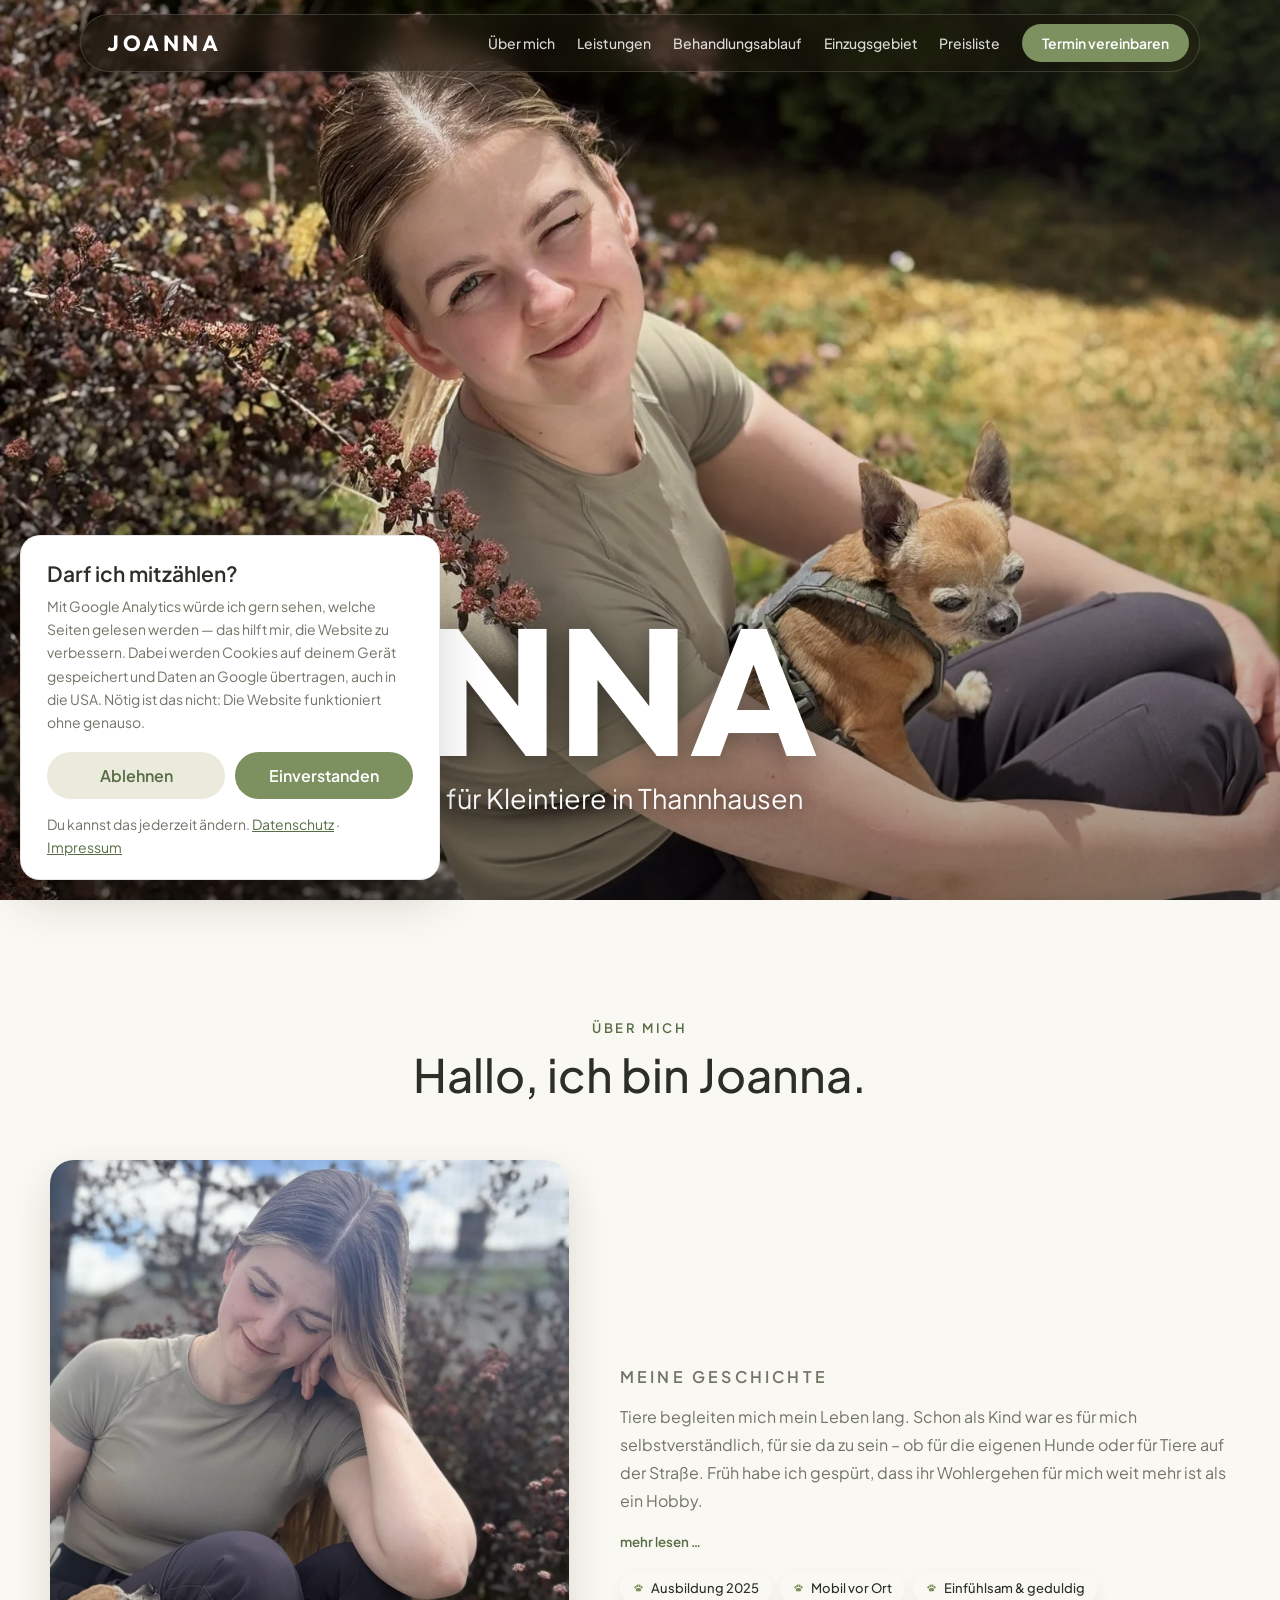
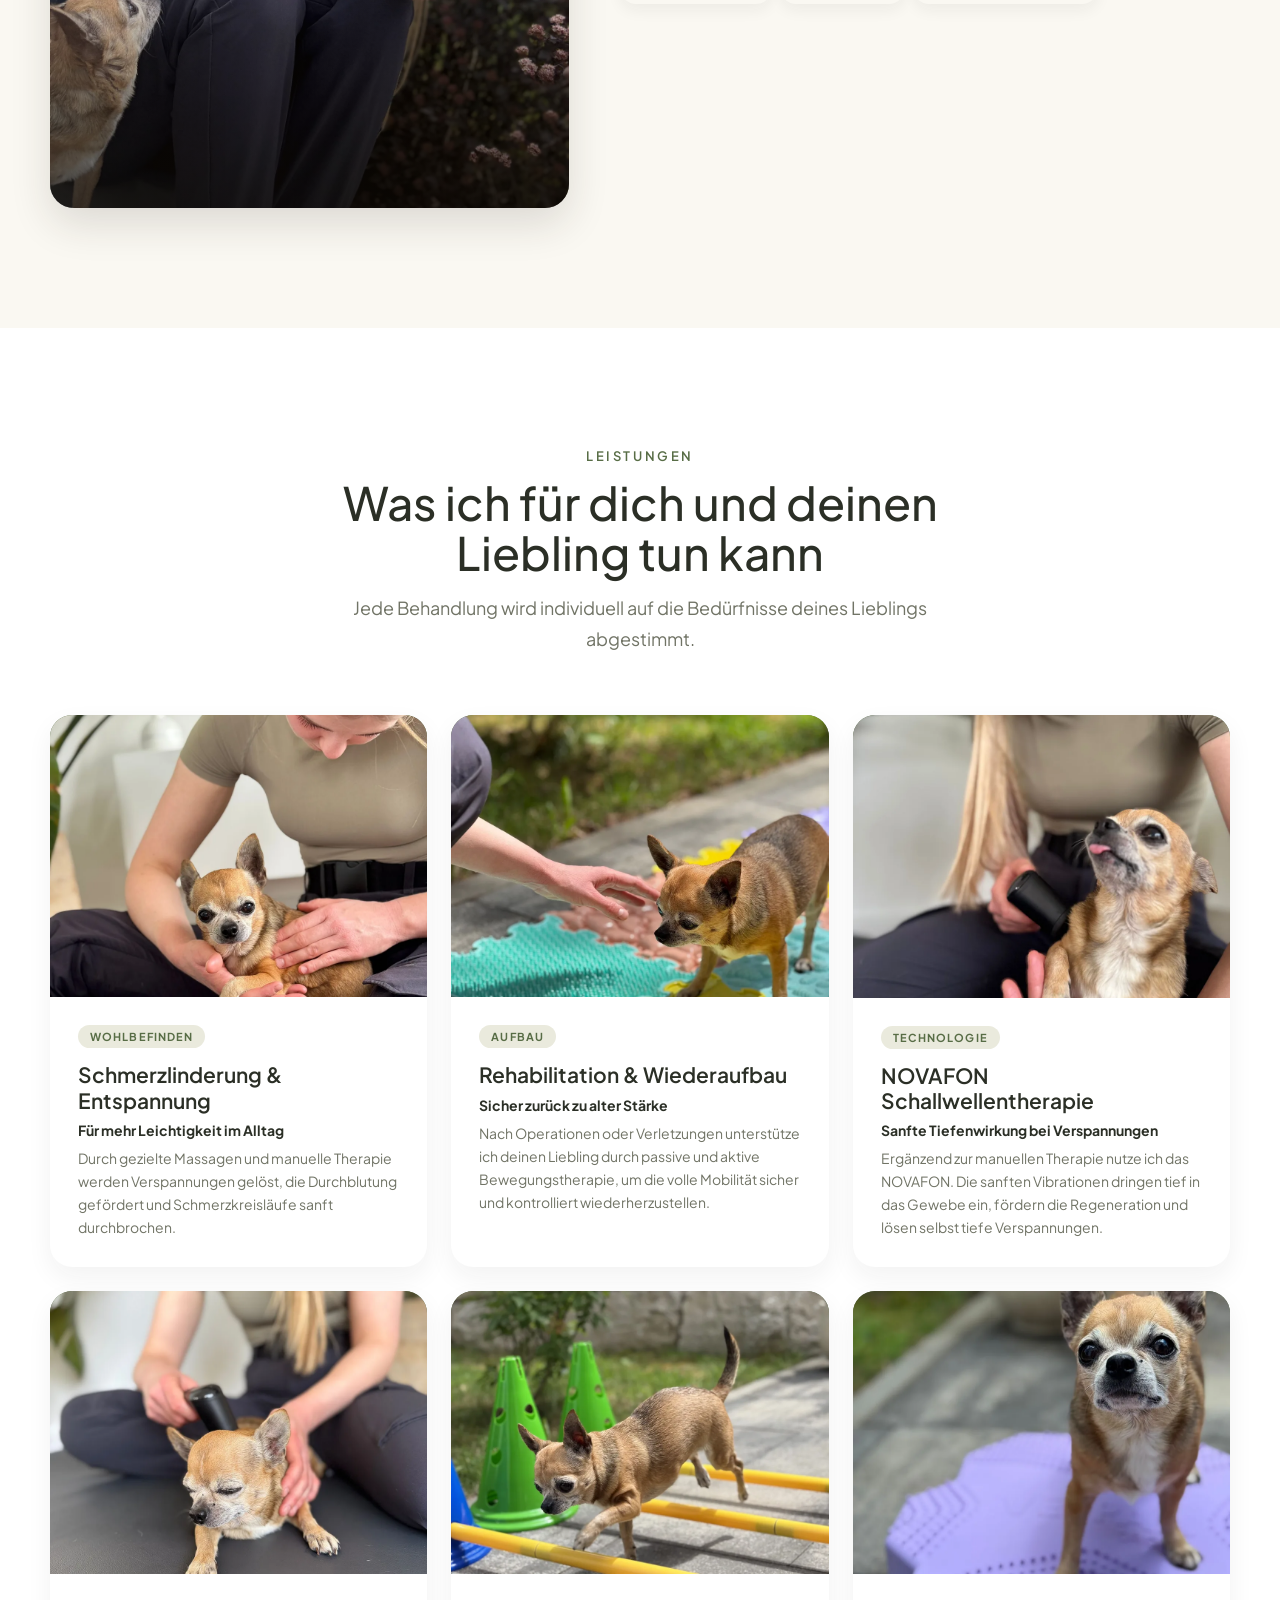
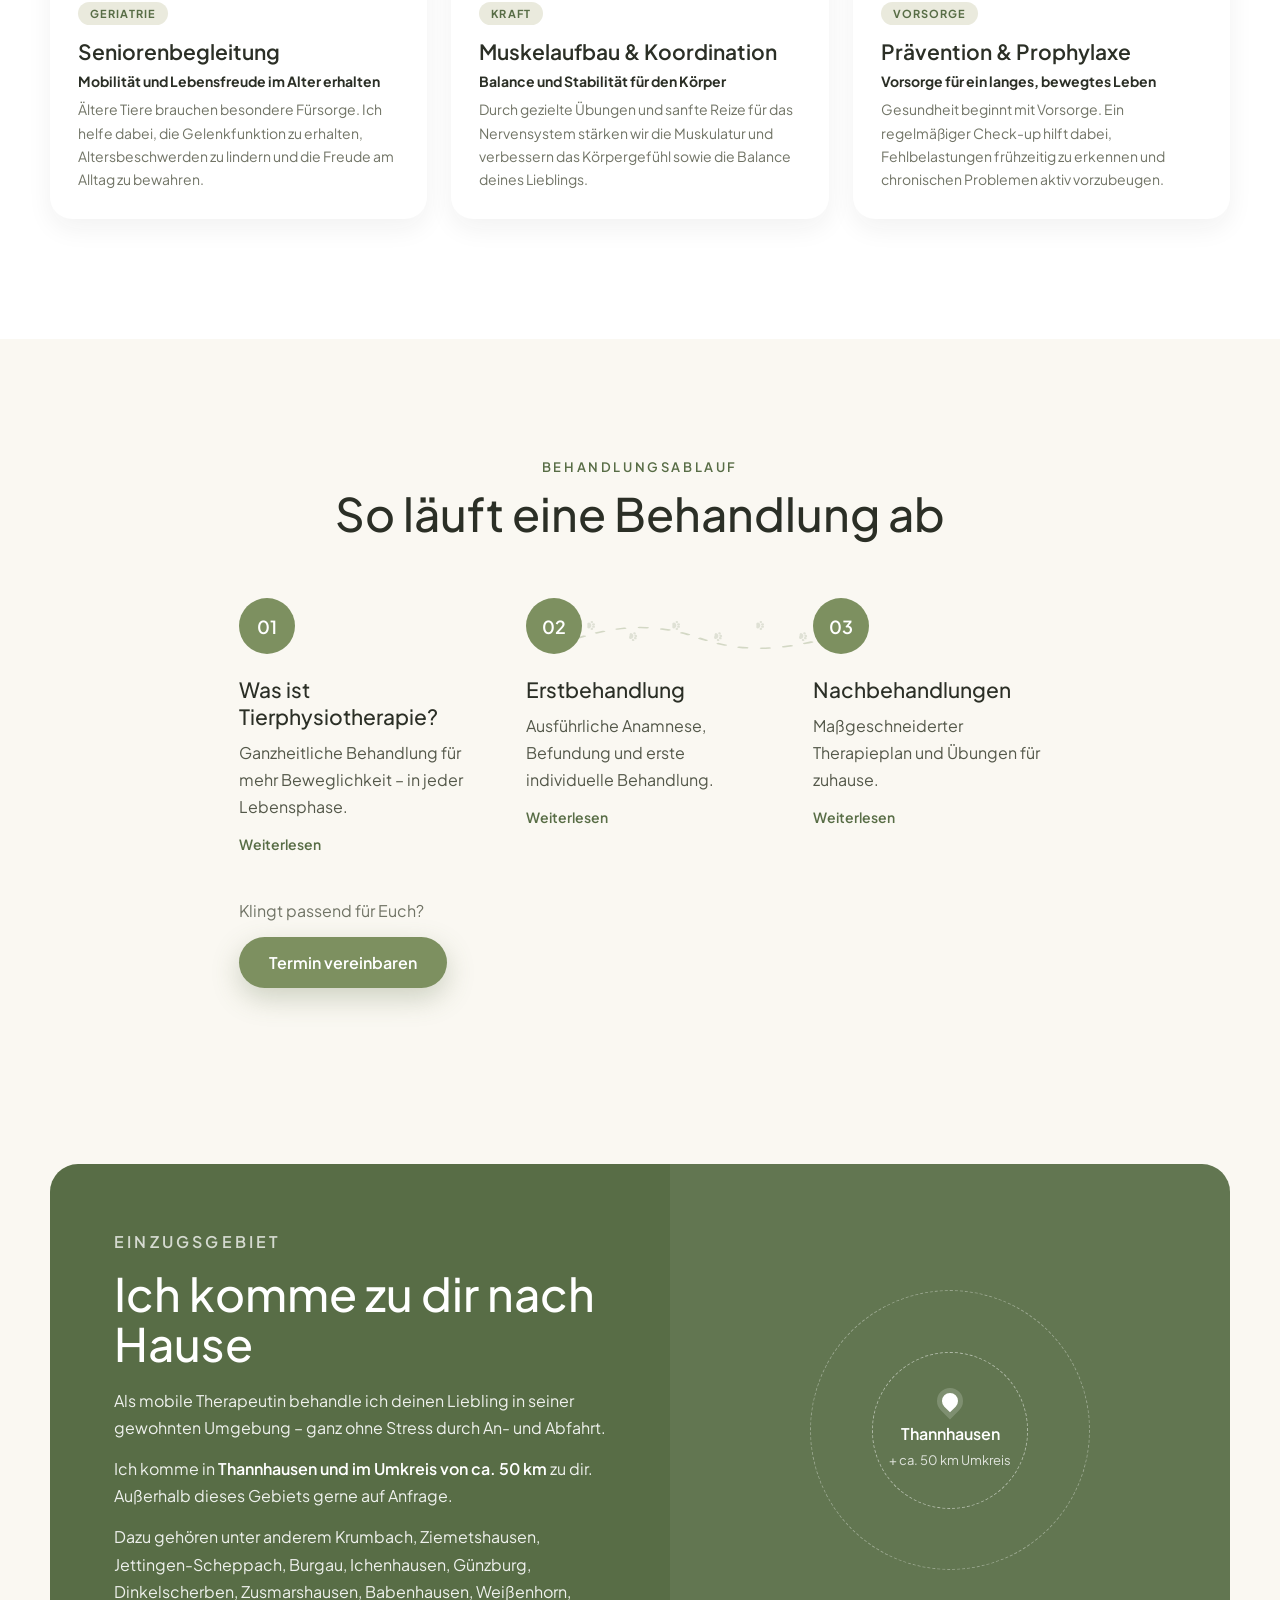
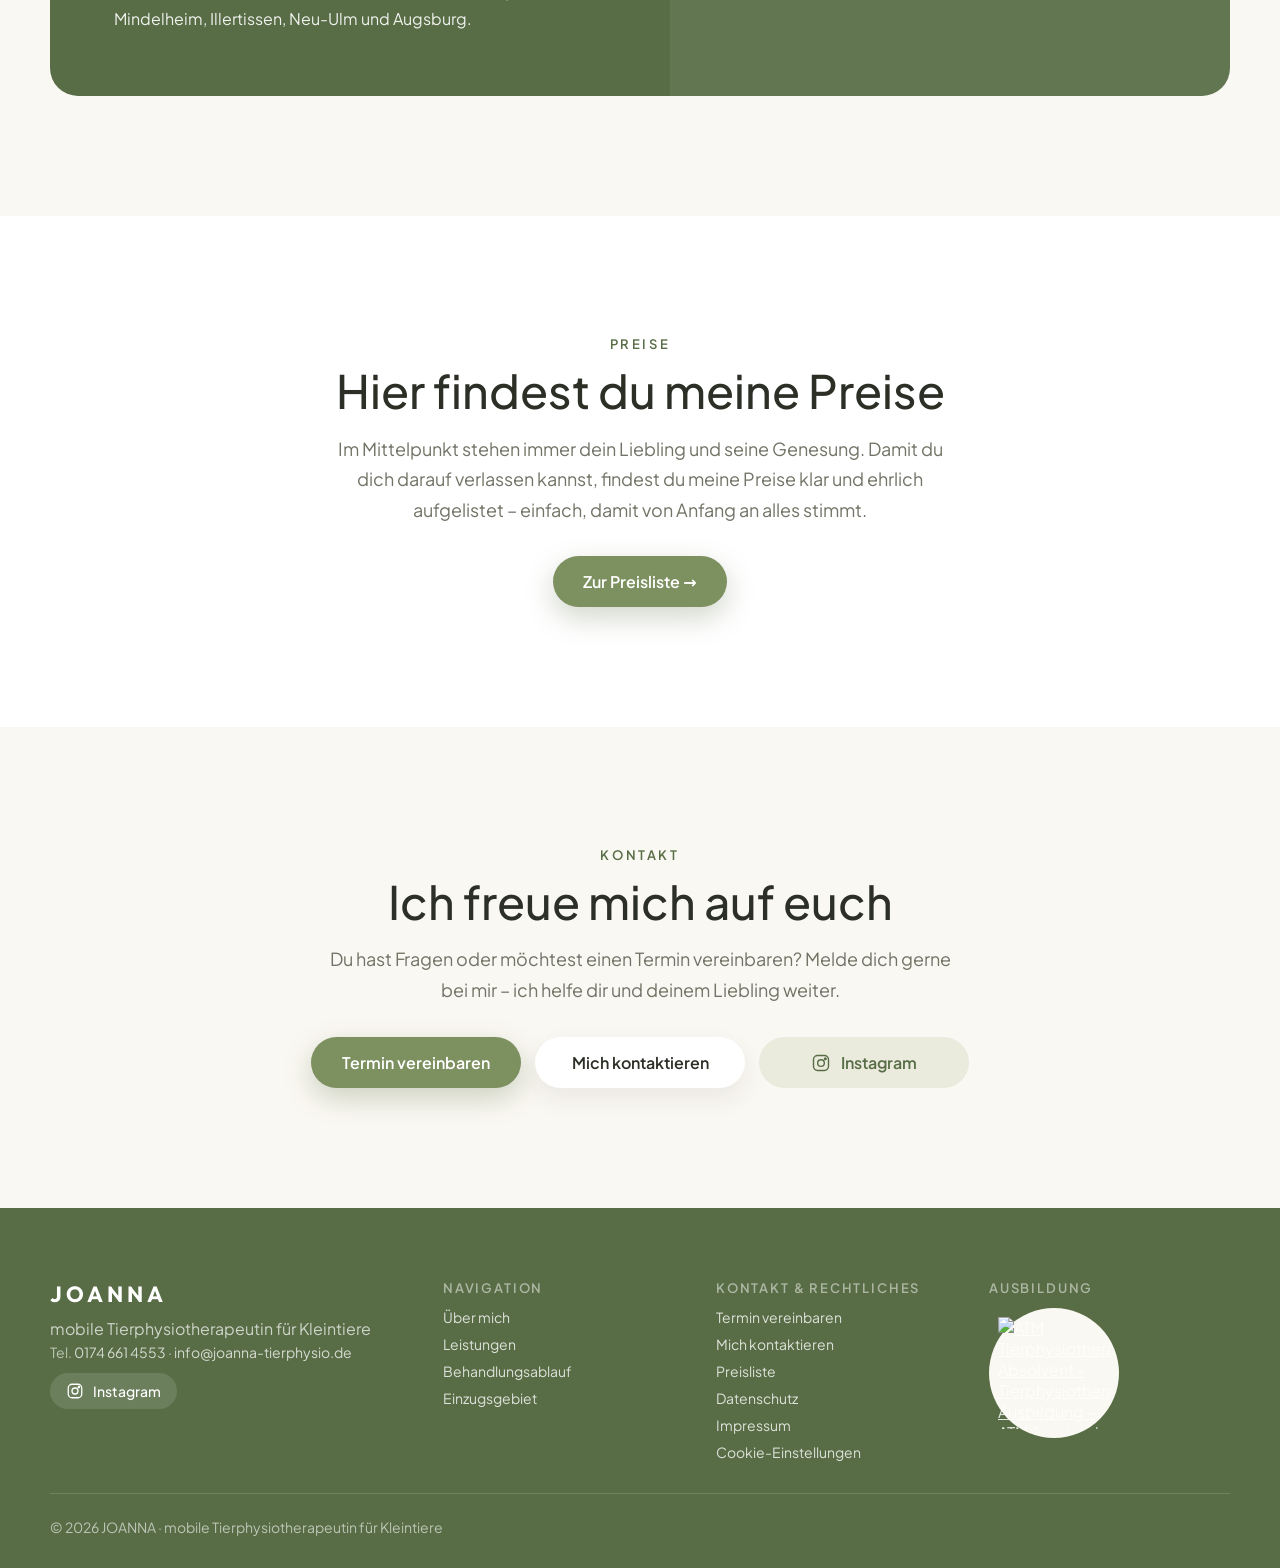
==== commit b9c8976f: "ATM-Siegel in die Fusszeile, Datenschutzerklaerung nachgezogen Das Absolventen-Siegel der ATM Akadem" ====
--- a/docs/index.html
+++ b/docs/index.html
@@ -20,10 +20,10 @@
 <meta property="og:image:alt" content="Joanna mit ihrer Chihuahua-Hündin Nala im Garten">
 <meta name="twitter:card" content="summary_large_image">
 
-<link rel="stylesheet" href="assets/css/fonts.css?v=6nqq">
+<link rel="stylesheet" href="assets/css/fonts.css?v=6woy">
 
 <link rel="icon" href="assets/img/favicon.svg" type="image/svg+xml">
-<link rel="stylesheet" href="assets/css/site.css?v=6nqq">
+<link rel="stylesheet" href="assets/css/site.css?v=6woy">
 
 <!-- Strukturierte Daten. Was hier steht, sagt Google, dass hinter der Seite
      ein Unternehmen steht — mit Ort, Telefonnummer, Einzugsgebiet und
@@ -49,7 +49,22 @@
   "founder": {
     "@type": "Person",
     "name": "Joanna Aleksandra Korkuz",
-    "jobTitle": "Tierphysiotherapeutin für Kleintiere"
+    "jobTitle": "Tierphysiotherapeutin für Kleintiere",
+    "alumniOf": {
+      "@type": "EducationalOrganization",
+      "name": "ATM Akademie für Tiernaturheilkunde und Tierphysiotherapie GmbH",
+      "url": "https://www.atm.de/"
+    },
+    "hasCredential": {
+      "@type": "EducationalOccupationalCredential",
+      "name": "Tierphysiotherapeutin für Kleintiere",
+      "credentialCategory": "Abgeschlossene Ausbildung",
+      "dateCreated": "2025",
+      "recognizedBy": {
+        "@type": "EducationalOrganization",
+        "name": "ATM Akademie für Tiernaturheilkunde und Tierphysiotherapie GmbH"
+      }
+    }
   },
   "address": {
     "@type": "PostalAddress",
@@ -459,7 +474,7 @@
   <div style="max-width:640px;margin:0 auto;text-align:center" data-reveal>
     <p class="eyebrow">Preise</p>
     <h2 class="h2" style="margin-bottom:18px">Hier findest du meine Preise</h2>
-    <p class="lead" style="margin:0 auto 30px;max-width:52ch">Alle notwendigen Therapieformen sind in der Behandlung enthalten. Dazu kommen nur die Fahrtkosten, wenn du weiter als 15 km entfernt wohnst.</p>
+    <p class="lead" style="margin:0 auto 30px;max-width:52ch">Im Mittelpunkt stehen immer dein Liebling und seine Genesung. Damit du dich darauf verlassen kannst, findest du meine Preise klar und ehrlich aufgelistet – einfach, damit von Anfang an alles stimmt.</p>
     <a href="/preise" class="btn btn--primary">Zur Preisliste →</a>
   </div>
 </section>
@@ -518,12 +533,29 @@
         <a href="/datenschutz#einwilligung" data-einwilligung-oeffnen>Cookie-Einstellungen</a>
       </div>
     </div>
+
+    <!-- Absolventen-Siegel der ATM Akademie.
+         Der Code stammt unveraendert von atm.de/atm-logo-download; die Akademie
+         verlangt ausdruecklich diese Einbindung und untersagt, die Grafik selbst
+         auszuliefern. Deshalb laedt sie bei jedem Seitenaufruf von atm.de und
+         uebertraegt dabei die IP-Adresse des Besuchers — der einzige Drittzugriff
+         dieser Website, der ohne Einwilligung geschieht. Er ist im Abschnitt
+         "Absolventen-Siegel der ATM Akademie" der Datenschutzerklaerung genannt,
+         so wie die Akademie es fordert.
+         rel="noopener" fehlt, weil der Code nicht veraendert werden darf; seit
+         2021 setzen Browser es bei target="_blank" von sich aus. -->
+    <div class="footer-col">
+      <h2>Ausbildung</h2>
+      <div class="footer-siegel">
+        <a href="https://www.atm.de/tierphysiotherapie-ausbildung" target="_blank" title="ATM Tierphysiotherapie Absolvent - Tierphysiotherapie Ausbildung - ATM Akademie"><img width="302" height="302" decoding="async" style="max-width: 100%;" title="ATM Tierphysiotherapie Absolvent - Tierphysiotherapie Ausbildung - ATM Akademie" src="https://www.atm.de/wp-content/uploads/2022/10/atm-absolvent-tierphysiotherapie-ausbildung-atm-akademie_v1.png" alt="ATM Tierphysiotherapie Absolvent - Tierphysiotherapie Ausbildung - ATM Akademie" /> </a>
+      </div>
+    </div>
   </div>
 
   <div class="footer-legal">© 2026 JOANNA · mobile Tierphysiotherapeutin für Kleintiere</div>
 </footer>
 
-<script src="assets/js/site.js?v=6nqq"></script>
-<script src="assets/js/consent.js?v=6nqq" defer></script>
+<script src="assets/js/site.js?v=6woy"></script>
+<script src="assets/js/consent.js?v=6woy" defer></script>
 </body>
 </html>
--- a/docs/assets/css/site.css
+++ b/docs/assets/css/site.css
@@ -460,6 +460,10 @@
   line-height: 1.08;
   font-size: var(--fs-h2);
   color: var(--ink);
+  /* Plus Jakarta Sans ersetzt "fi" durch die Ligatur; in Ueberschriftsgroesse
+     verschmilzt der i-Punkt sichtbar mit dem f. Im Fliesstext faellt das nicht
+     auf, hier schon — deshalb nur fuer Ueberschriften abgeschaltet. */
+  font-variant-ligatures: none;
 }
 
 .lead {
@@ -1008,6 +1012,36 @@
   margin-top: 12px;
 }
 
+/* Das ATM-Siegel ist rund, hat durchsichtige Ecken und besteht aus Gruen und
+   einem mittleren Grau. Auf dem olivgruenen Grund der Fusszeile saeuft
+   besonders das Grau ab — daher die helle Scheibe darunter.
+   height ist ausdruecklich auto: ATMs Code bringt width="302" height="302" als
+   Attribute mit. Ohne diese Regel bliebe die Hoehe bei 302px stehen, waehrend
+   das mitgelieferte max-width:100% die Breite staucht — das Siegel wuerde
+   verzerrt. Der Einbindungscode selbst bleibt dabei unangetastet. */
+.footer-siegel {
+  display: inline-flex;
+  padding: 9px;
+  border-radius: 50%;
+  background: var(--bg);
+}
+
+.footer-siegel img { width: 112px; height: auto }
+
+/* In der schmalen Fusszeile der Unterseiten laeuft das Siegel mit der
+   Copyright-Zeile als ein Block. Als eigenstaendiges Flex-Kind rutschte es
+   sonst allein in eine eigene Zeile und stand dort verloren.
+   flex: 0 0 auto, damit die Scheibe nicht gestaucht wird, wenn der Text
+   daneben lang wird. */
+.legal-foot-marke {
+  display: flex;
+  align-items: center;
+  gap: 14px;
+}
+
+.legal-foot .footer-siegel { padding: 5px; flex: 0 0 auto }
+.legal-foot .footer-siegel img { width: 42px }
+
 .footer-legal {
   max-width: 1180px;
   margin: 32px auto 0;
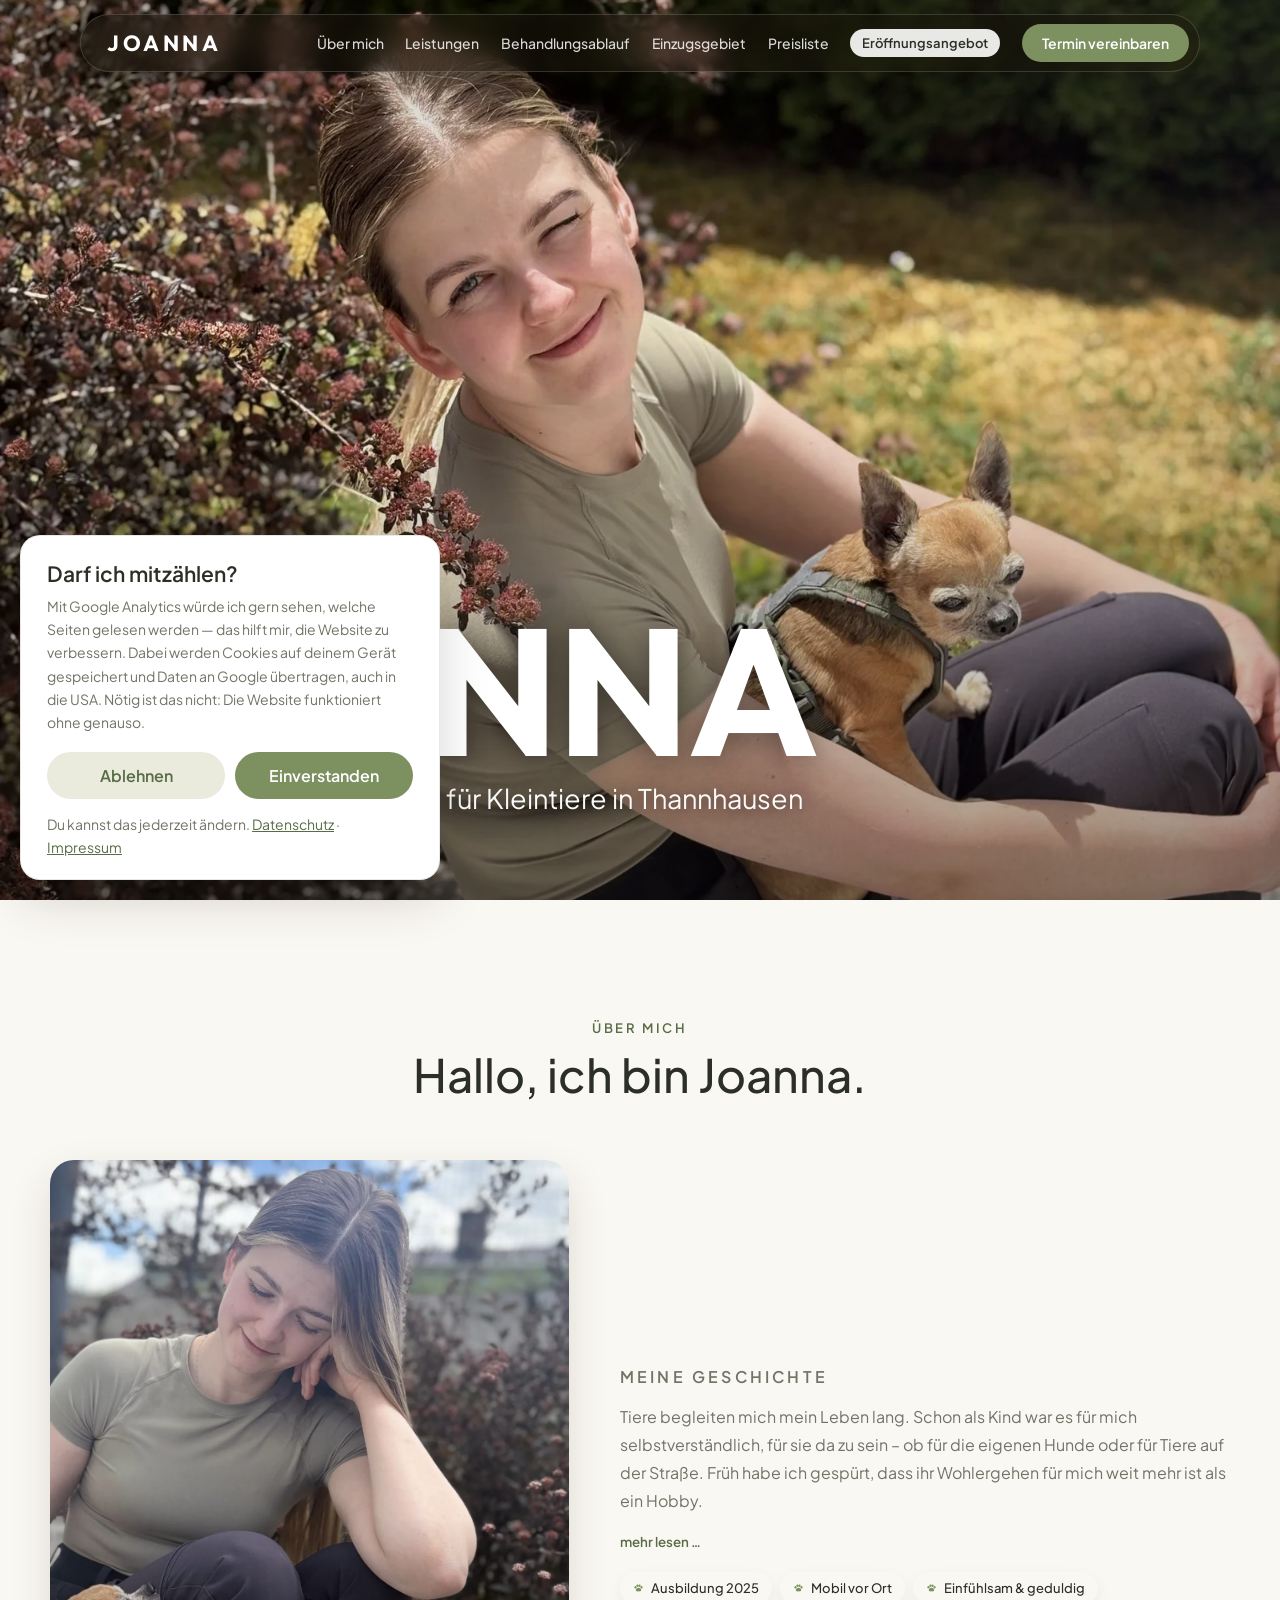
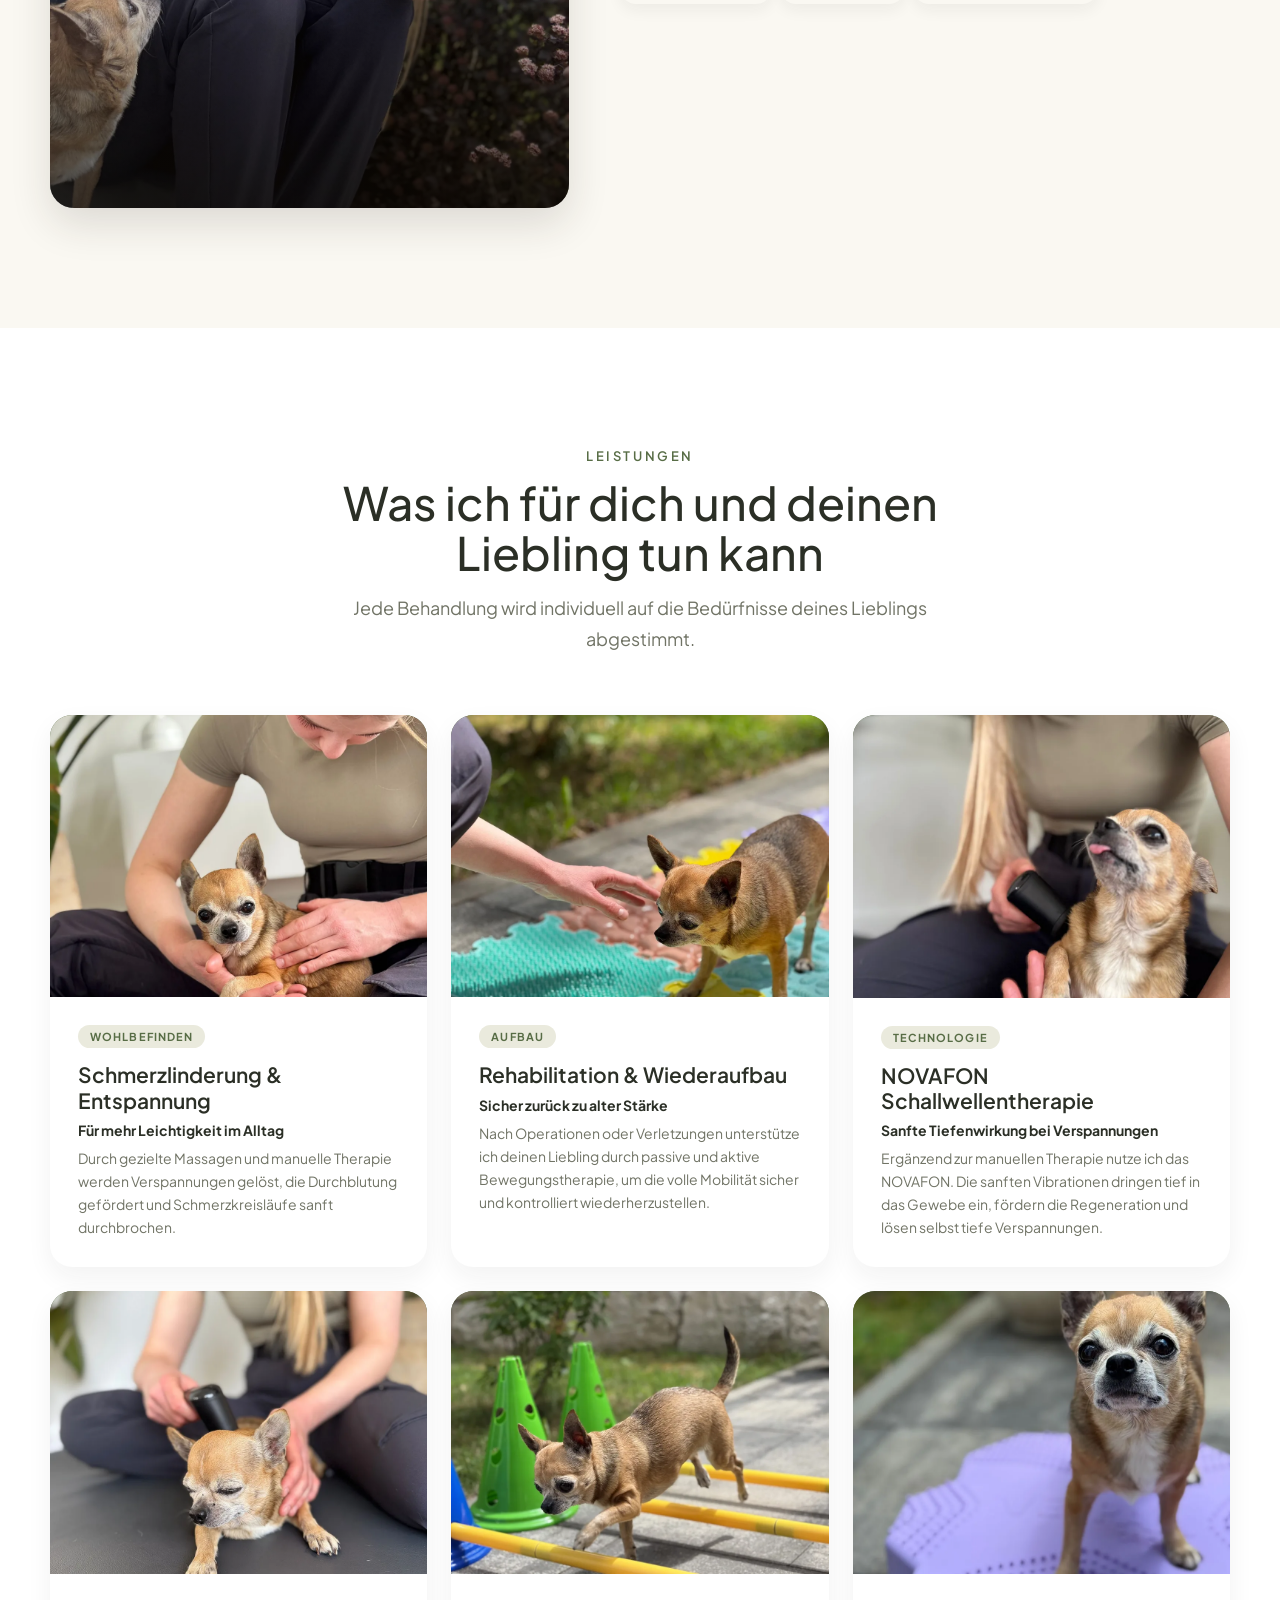
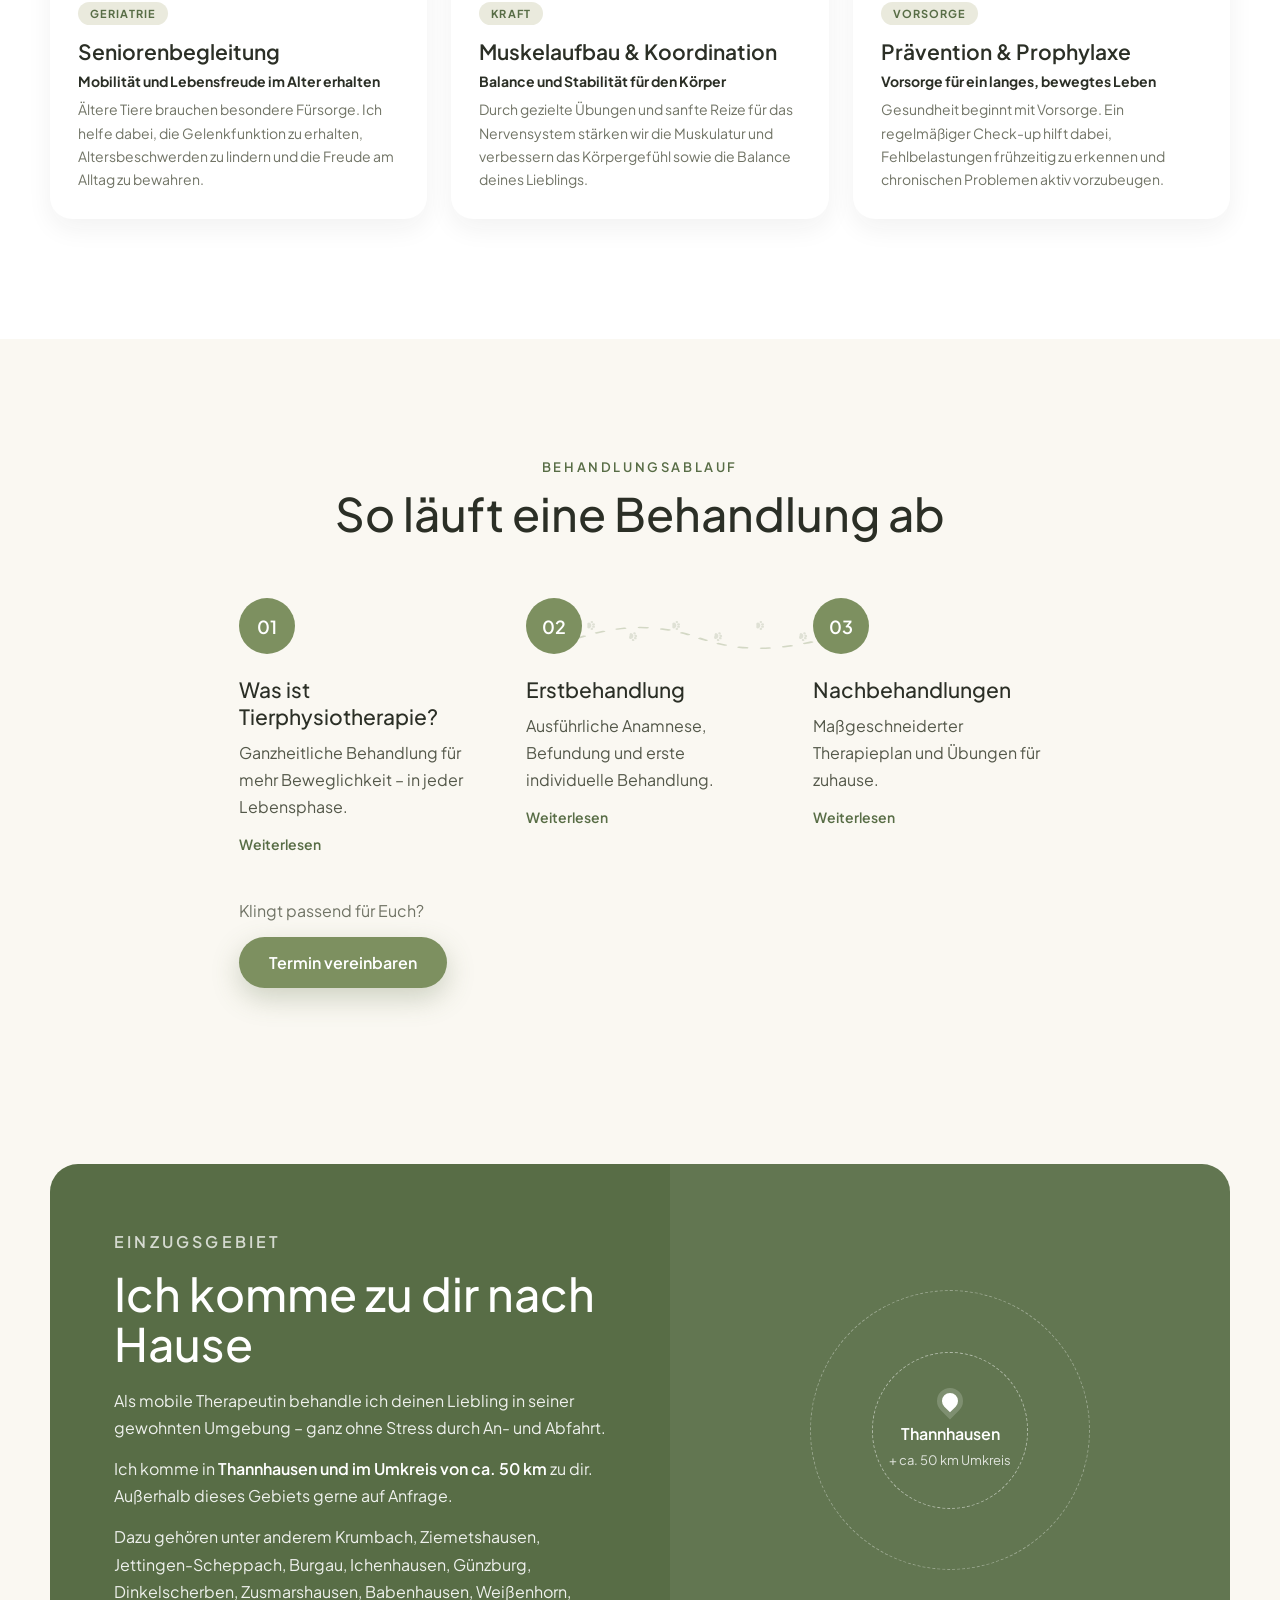
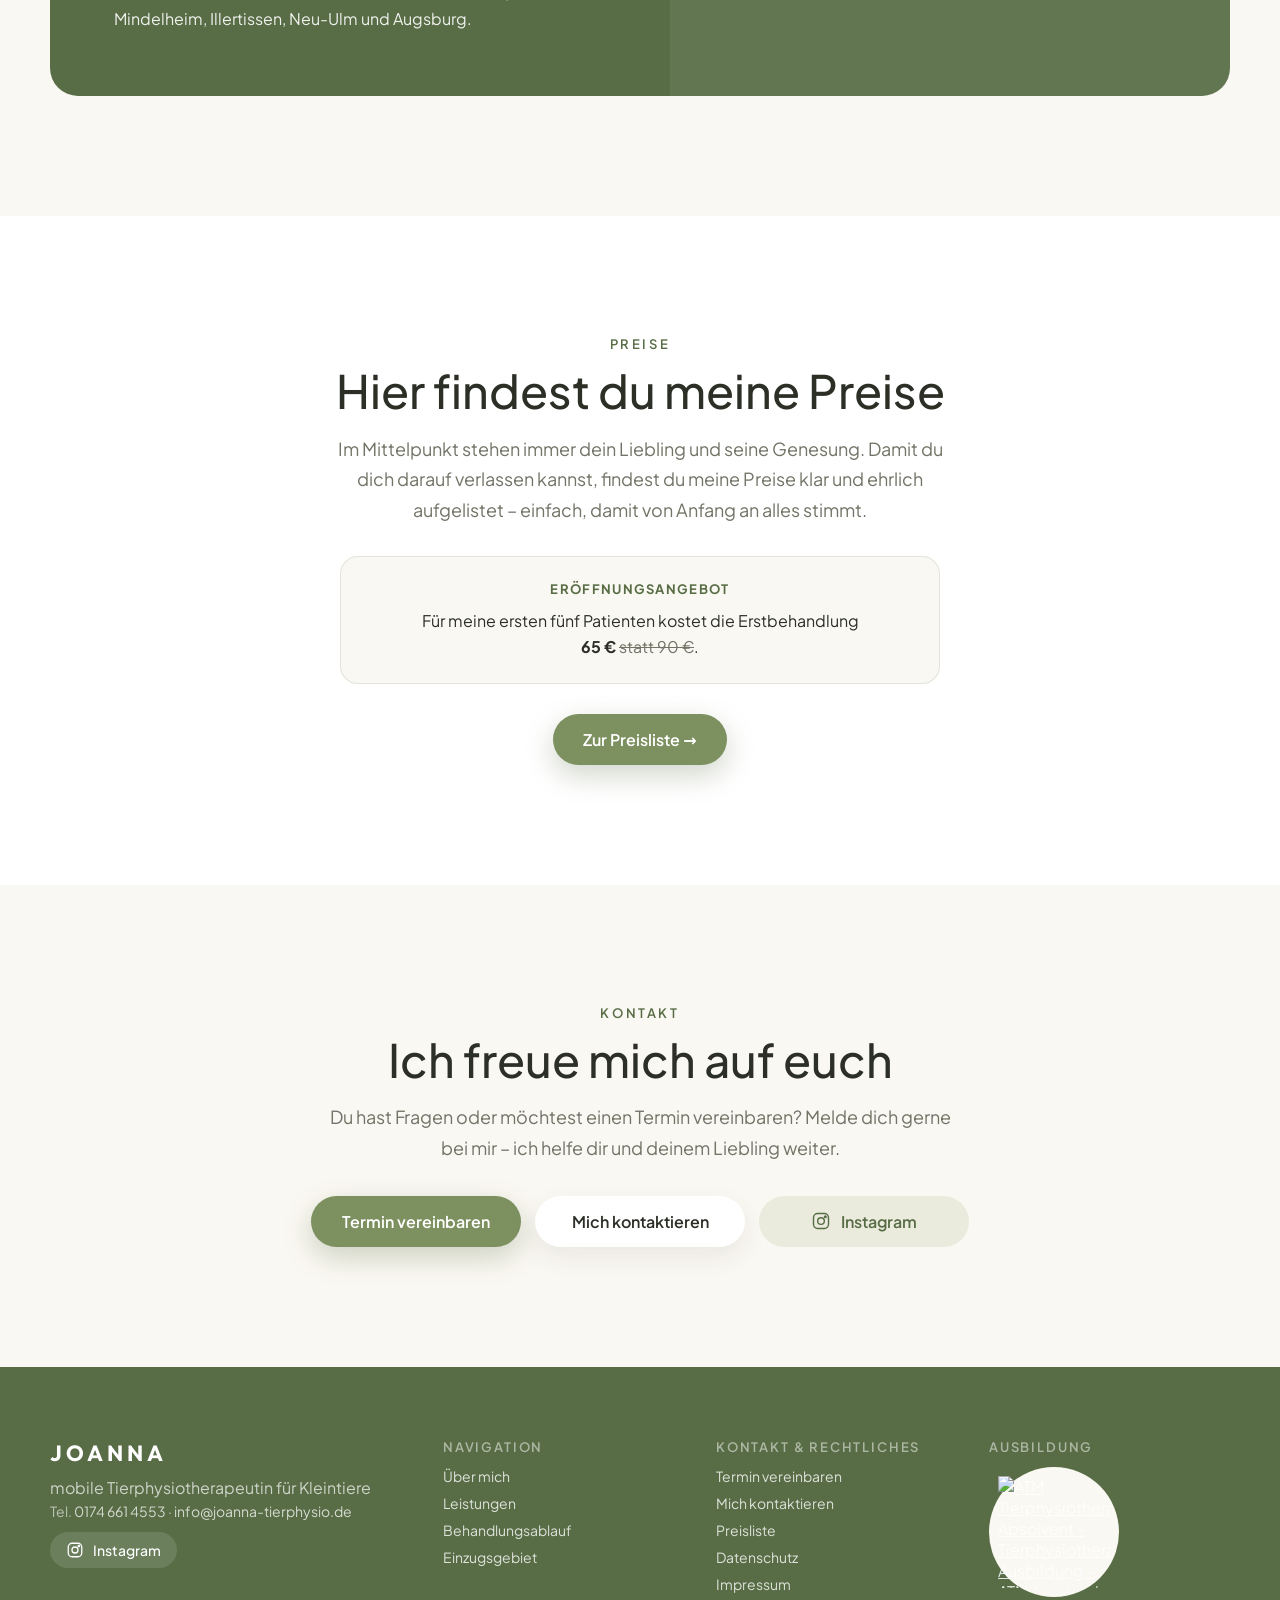
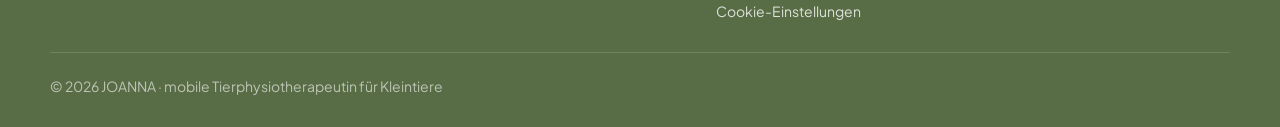
==== commit a3c46f32: "Eroeffnungsangebot: Nav-Pille, Hinweis auf Startseite und in der Preisliste Erstbehandlung 65 statt " ====
--- a/docs/index.html
+++ b/docs/index.html
@@ -185,6 +185,7 @@
       <a href="#ablauf">Behandlungsablauf</a>
       <a href="#gebiet">Einzugsgebiet</a>
       <a href="#preise">Preisliste</a>
+      <a href="#angebot" class="nav-angebot">Eröffnungsangebot</a>
       <a href="/termin" class="nav-cta">Termin vereinbaren</a>
     </div>
     <button class="nav-burger" data-menu-toggle aria-label="Menü" aria-controls="menu">
@@ -197,6 +198,7 @@
     <a href="#ablauf">Behandlungsablauf</a>
     <a href="#gebiet">Einzugsgebiet</a>
     <a href="#preise">Preisliste</a>
+    <a href="#angebot">Eröffnungsangebot</a>
     <a href="#kontakt">Kontakt</a>
     <a href="/termin" class="nav-mobile-cta">Termin vereinbaren</a>
   </div>
@@ -475,6 +477,14 @@
     <p class="eyebrow">Preise</p>
     <h2 class="h2" style="margin-bottom:18px">Hier findest du meine Preise</h2>
     <p class="lead" style="margin:0 auto 30px;max-width:52ch">Im Mittelpunkt stehen immer dein Liebling und seine Genesung. Damit du dich darauf verlassen kannst, findest du meine Preise klar und ehrlich aufgelistet – einfach, damit von Anfang an alles stimmt.</p>
+    <!-- Eroeffnungsangebot, zeitlich begrenzt. Sind die fuenf Plaetze vergeben,
+         diesen Block, die beiden Nav-Eintraege "#angebot" oben und den Hinweis
+         in preise.html entfernen. Die strukturierten Daten im Kopf nennen
+         bewusst den regulaeren Preis und bleiben unveraendert. -->
+    <div class="angebot" id="angebot">
+      <p class="angebot-titel">Eröffnungsangebot</p>
+      <p>Für meine ersten fünf Patienten kostet die Erstbehandlung <span style="white-space:nowrap"><strong>65&nbsp;€</strong> <s>statt 90&nbsp;€</s>.</span></p>
+    </div>
     <a href="/preise" class="btn btn--primary">Zur Preisliste →</a>
   </div>
 </section>
--- a/docs/assets/css/site.css
+++ b/docs/assets/css/site.css
@@ -187,6 +187,19 @@
   font-weight: 600;
 }
 
+/* Eroeffnungsangebot: helle Pille, hebt sich von den Textlinks ab, ohne mit
+   der gruenen Termin-CTA zu konkurrieren. */
+.nav-links a.nav-angebot {
+  color: var(--ink);
+  background: rgba(255, 255, 255, .9);
+  padding: 6px 12px;
+  border-radius: 999px;
+  font-size: var(--fs-eyebrow);
+  font-weight: 600;
+}
+
+.nav-links a.nav-angebot:hover { background: #fff }
+
 .nav-burger {
   display: none;
   align-items: center;
@@ -281,7 +294,7 @@
   border-top: 0;
 }
 
-@media (max-width: 939px) {
+@media (max-width: 1099px) {
   .nav-links-d { display: none !important }
   .nav-burger { display: flex !important }
 }
@@ -380,13 +393,13 @@
 }
 
 /* Solange die Navigation zum Burger eingeklappt ist, gibt es im ersten
-   Bildschirm sonst keine Handlungsmoeglichkeit — ab 940px steht der Button
+   Bildschirm sonst keine Handlungsmoeglichkeit — ab 1100px steht der Button
    sichtbar in der Leiste und waere hier doppelt.
    (.btn steht weiter unten in der Datei; mit beiden Klassen gewinnt diese
    Regel, ohne dass die Reihenfolge eine Rolle spielt.) */
 .btn.hero-cta { display: none }
 
-@media (max-width: 939px) {
+@media (max-width: 1099px) {
   .btn.hero-cta {
     display: inline-flex;
     margin-top: 22px;
@@ -472,6 +485,43 @@
   color: var(--soft);
 }
 
+/* ── Eroeffnungsangebot ─────────────────────────────────────────────────── */
+
+/* Die Preise-Sektion ist weiss, deshalb hier der Seitenhintergrund. */
+.angebot {
+  max-width: 600px;
+  margin: 0 auto 30px;
+  padding: 22px 26px;
+  background: var(--bg);
+  border: 1px solid var(--line);
+  border-radius: 18px;
+}
+
+.angebot p { margin: 0; font-size: var(--fs-body); line-height: 1.65; color: var(--ink) }
+
+.angebot .angebot-titel {
+  margin-bottom: 8px;
+  font-size: var(--fs-eyebrow);
+  font-weight: 700;
+  letter-spacing: .1em;
+  text-transform: uppercase;
+  color: var(--accentDeep);
+}
+
+.angebot s { color: var(--soft) }
+
+.legal-main .angebot-badge {
+  display: inline-block;
+  margin: -4px 0 14px;
+  padding: 5px 12px;
+  border-radius: 999px;
+  background: var(--tint);
+  font-size: var(--fs-small);
+  font-weight: 500;
+  line-height: 1.4;
+  color: var(--accentDeep);
+}
+
 /* ── Schaltflaechen ─────────────────────────────────────────────────────── */
 
 .btn {
